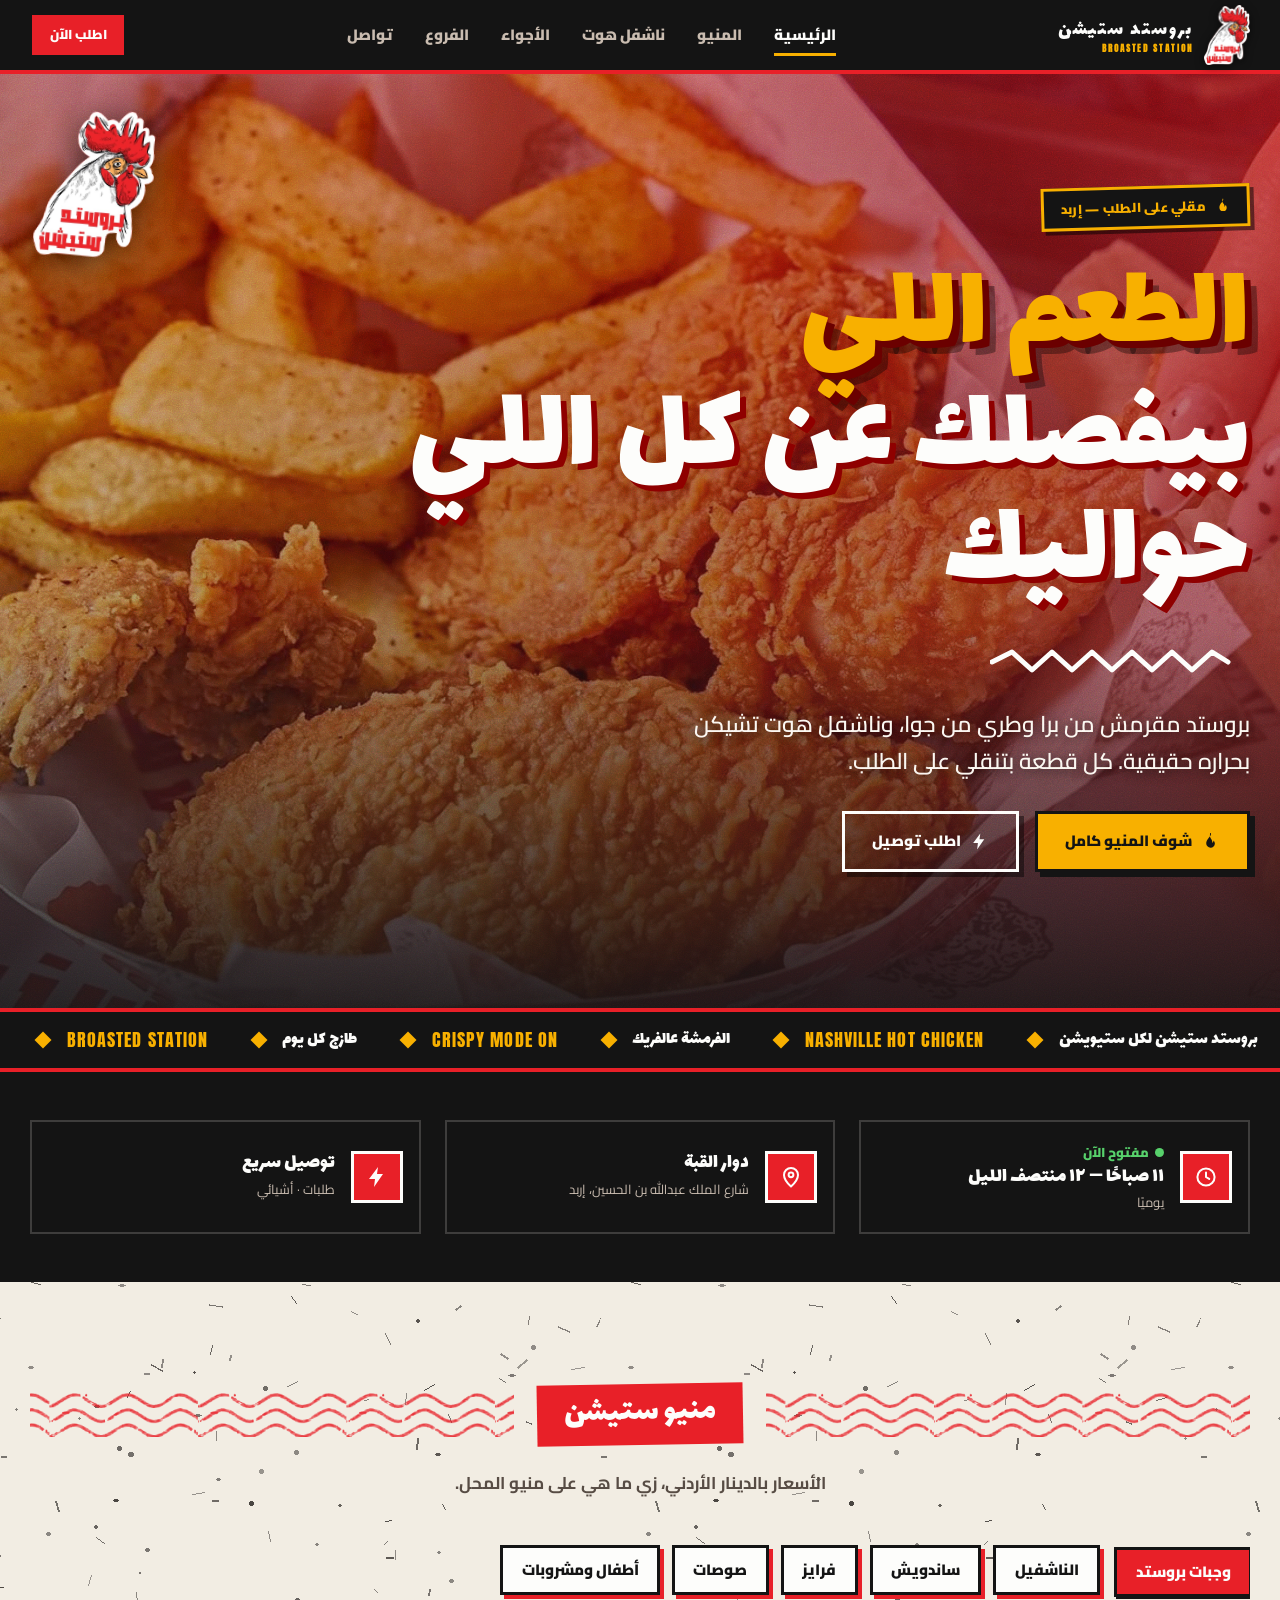
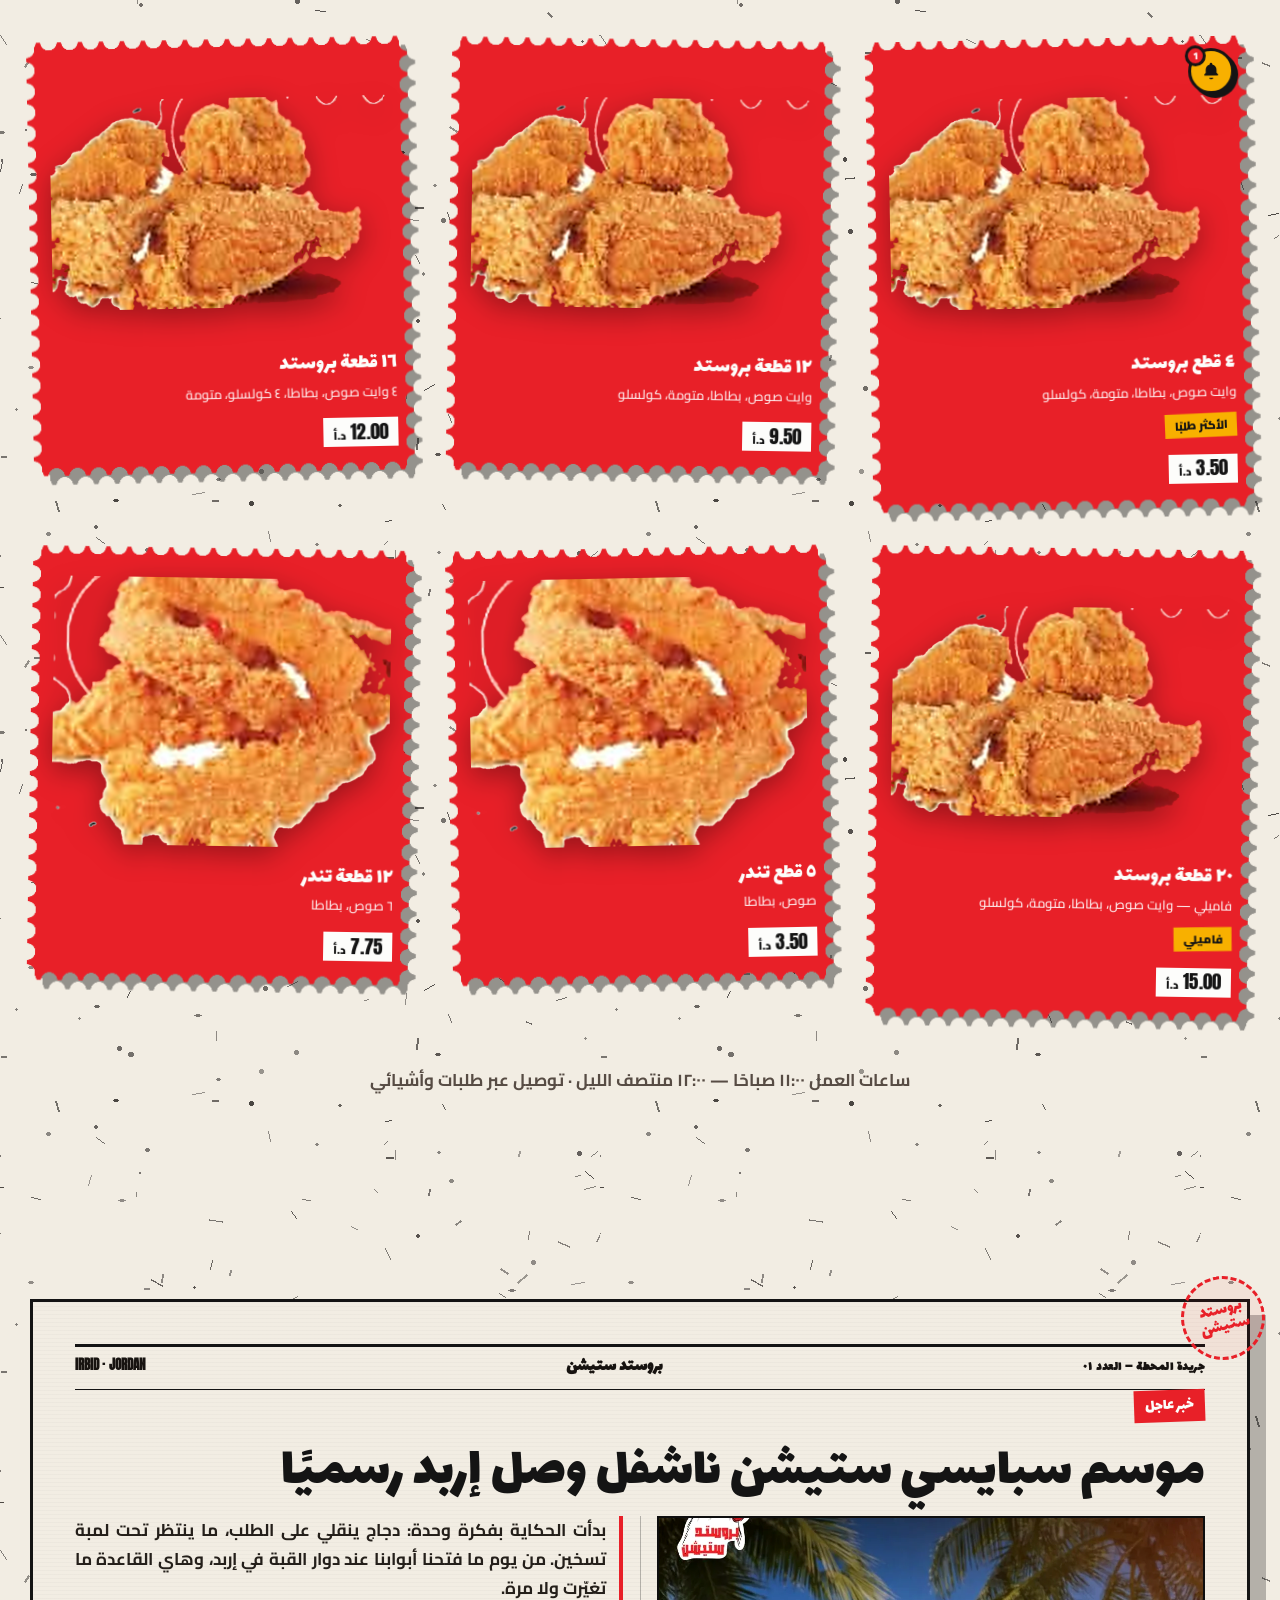
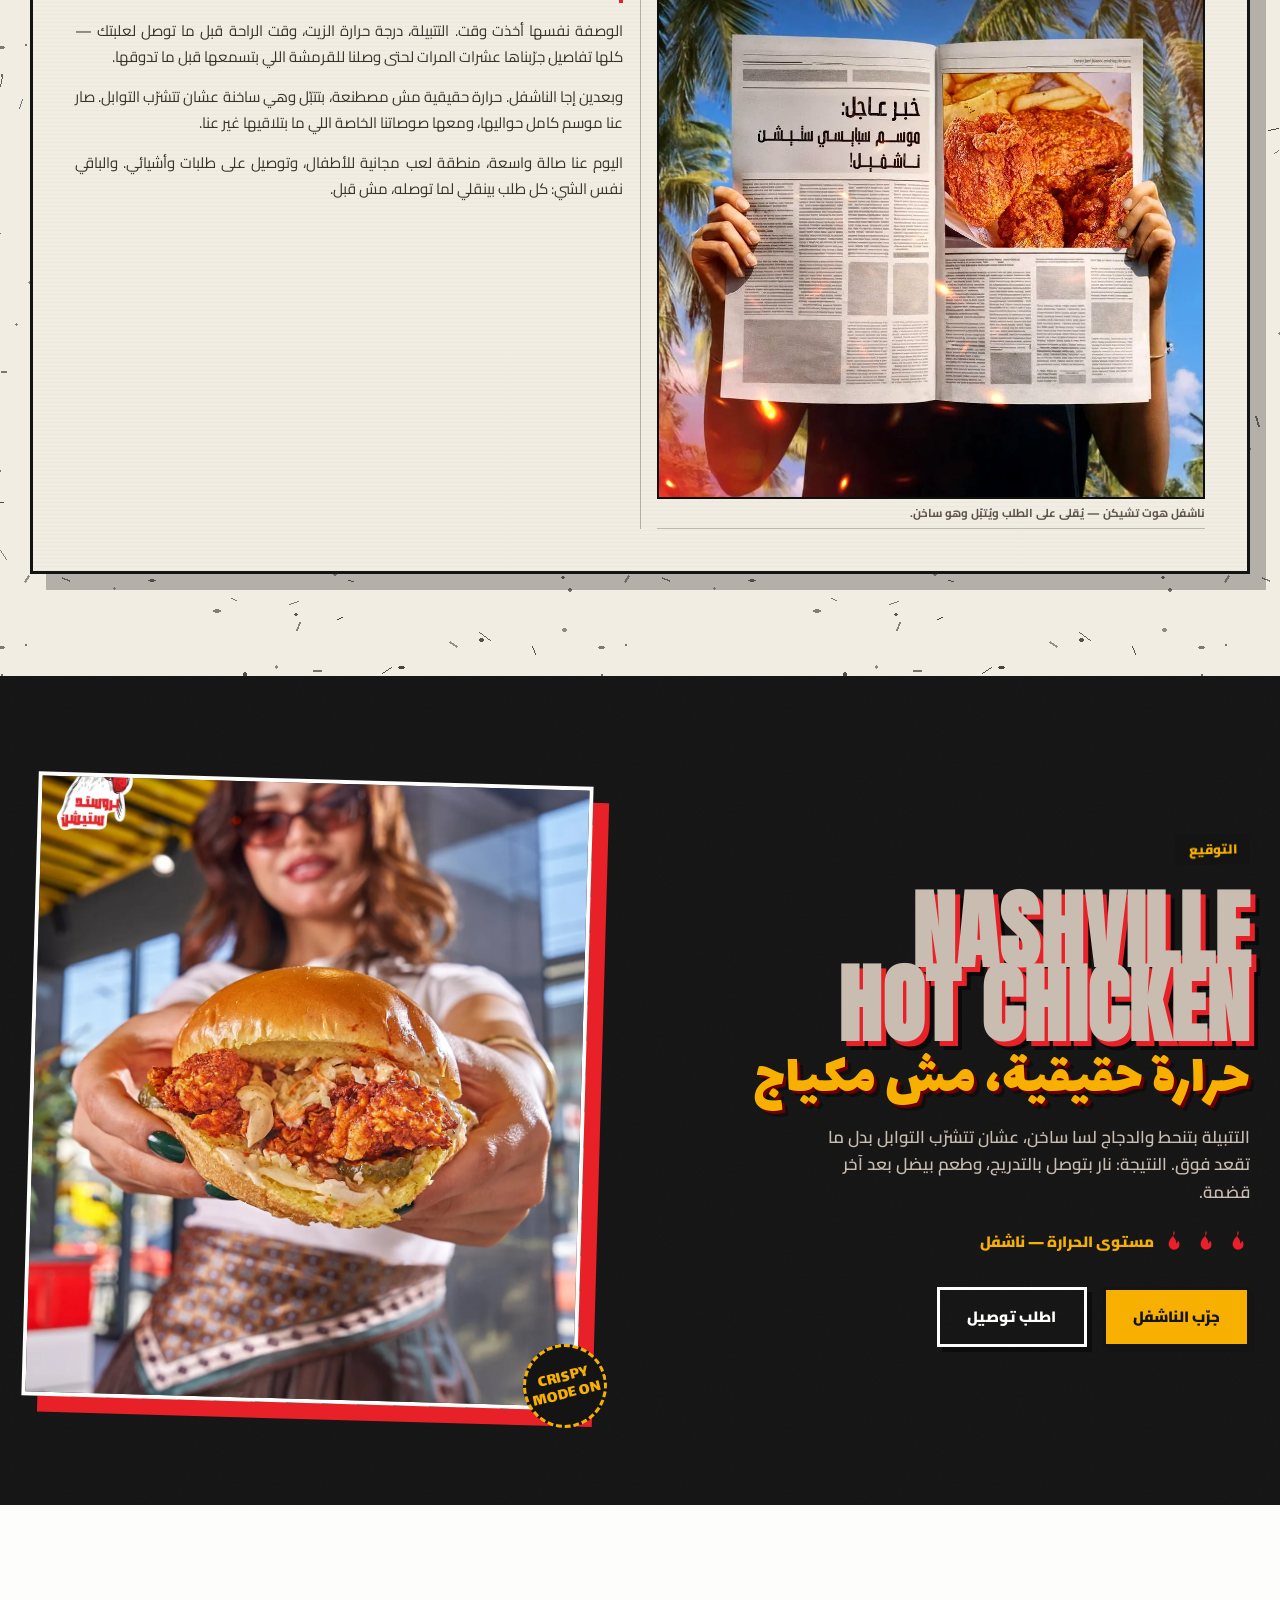
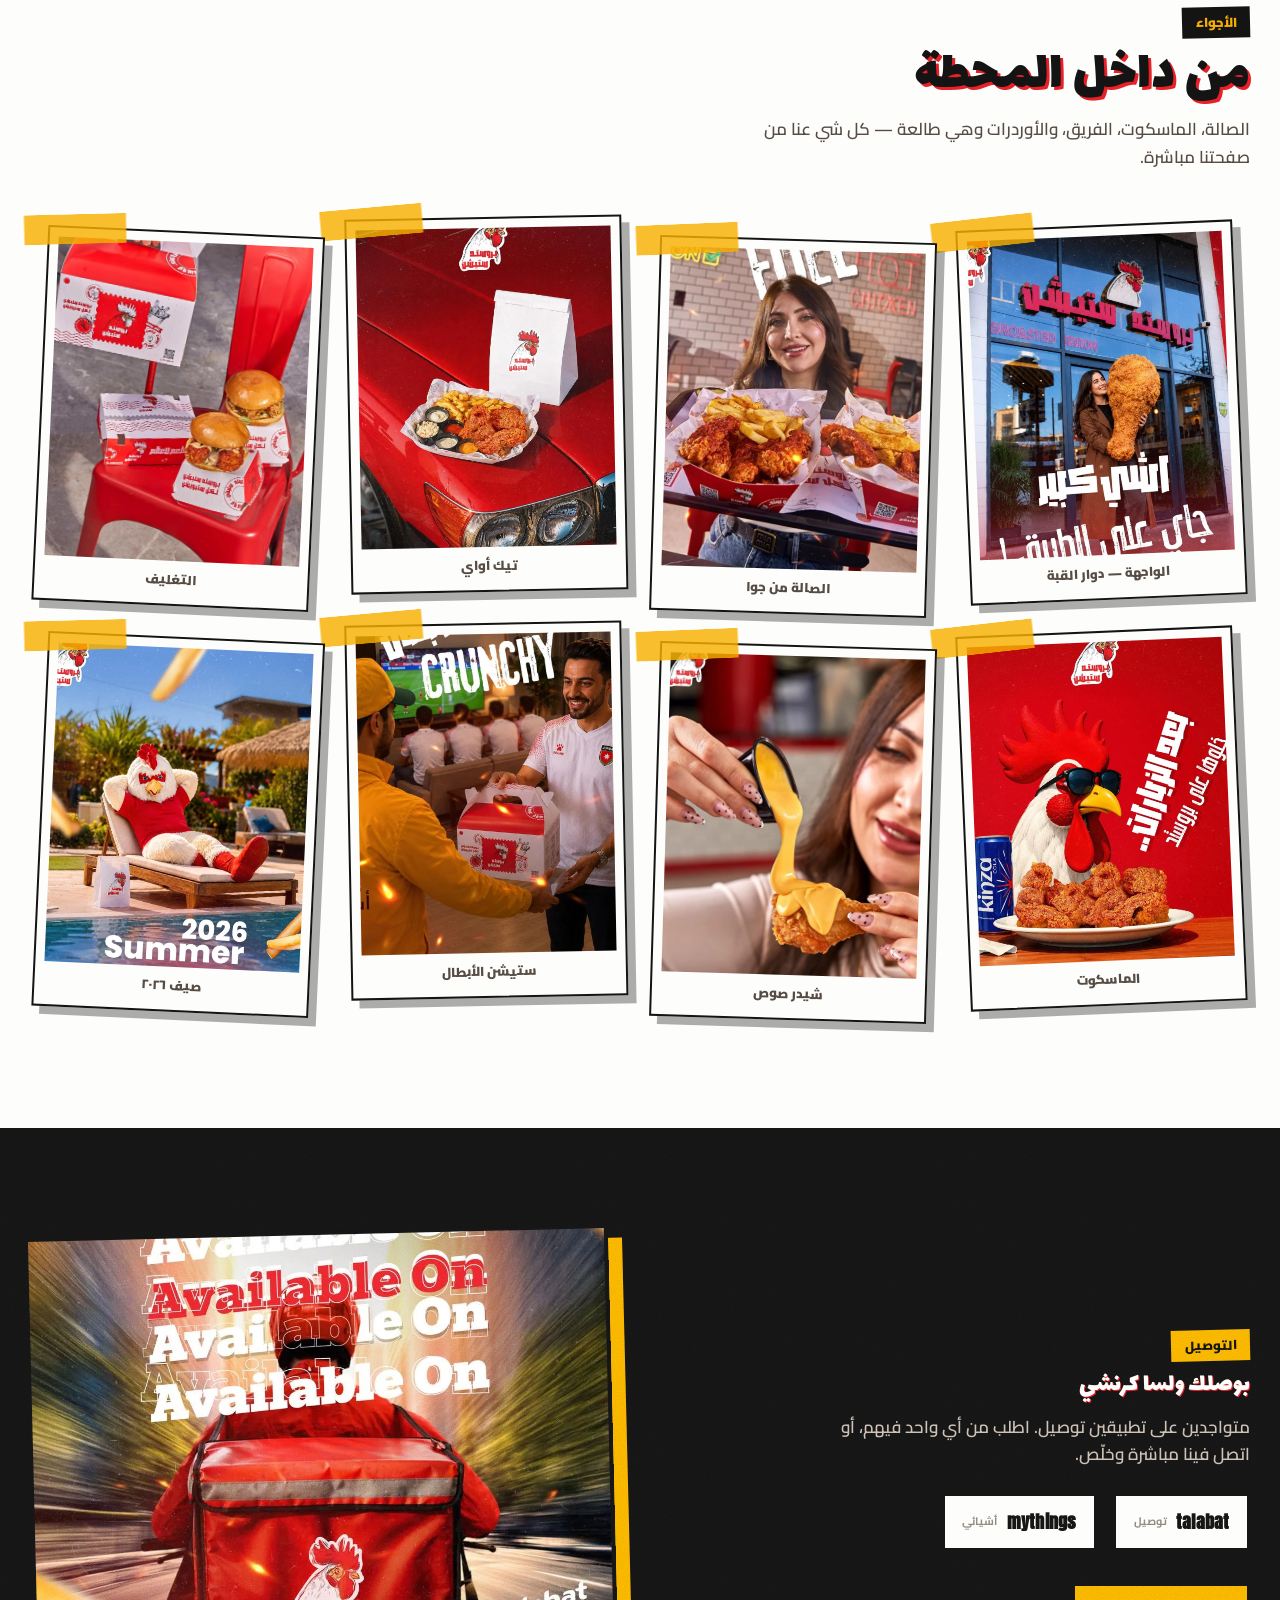
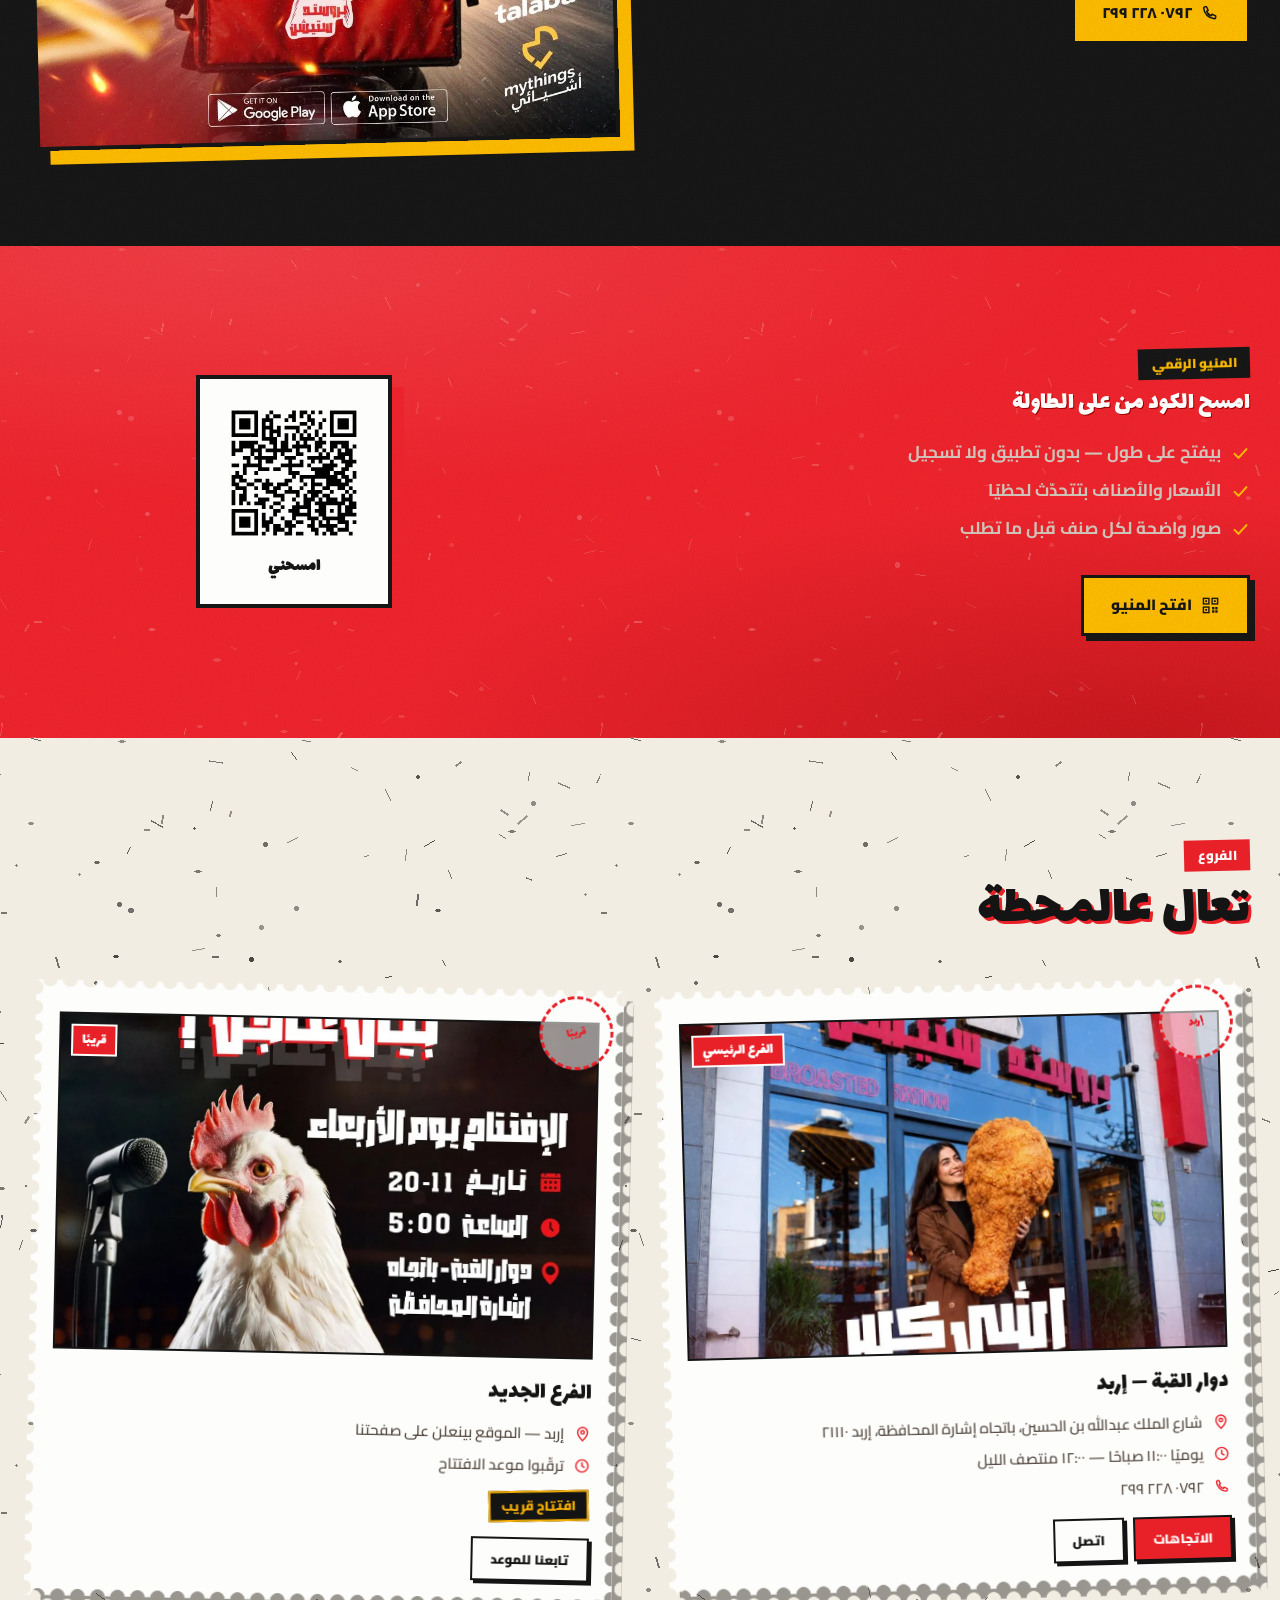
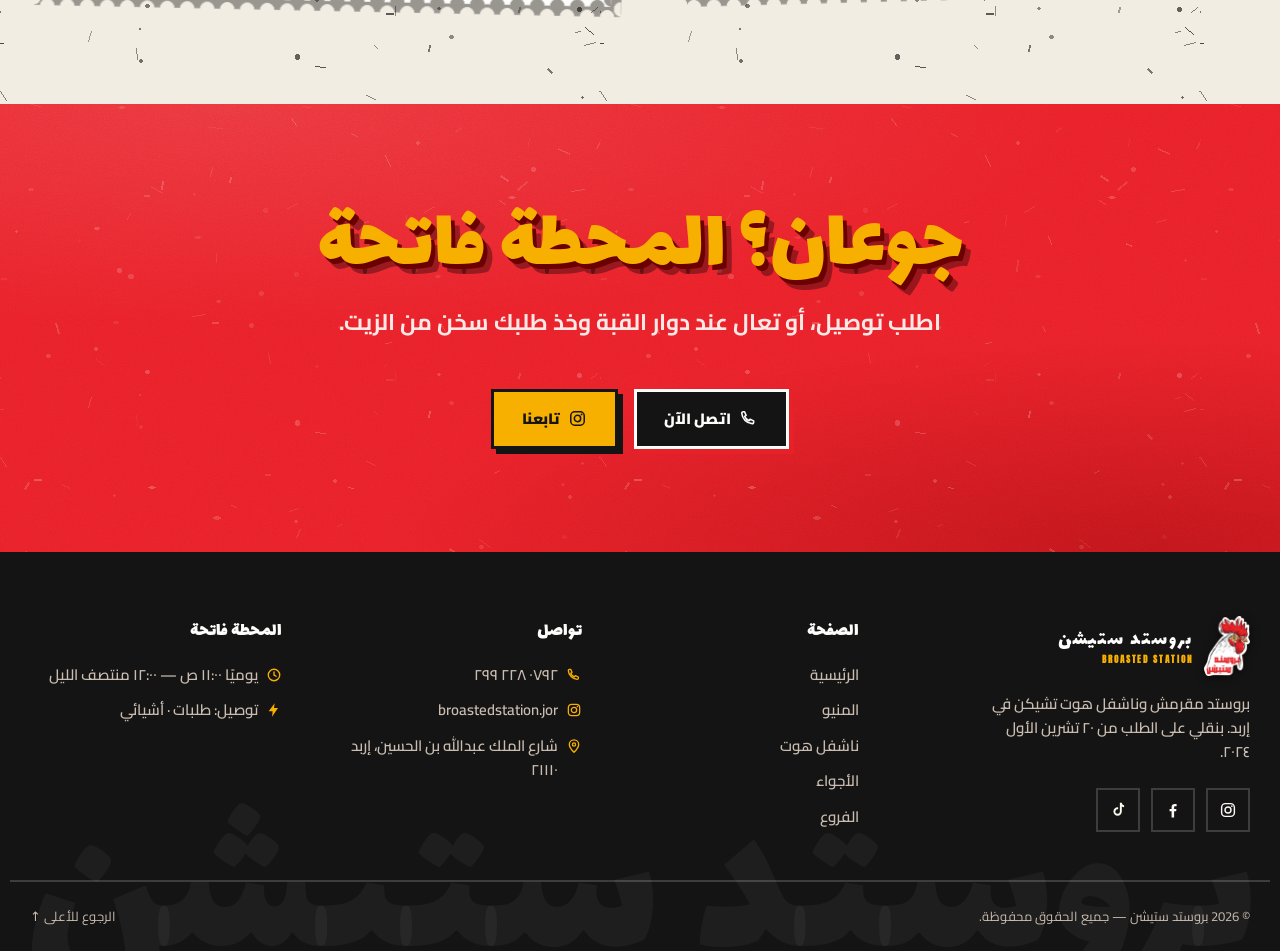
==== index.html @ 79cd414e "Add files via upload" ====
<!doctype html>
<html lang="ar" dir="rtl">
<head>
<meta charset="UTF-8">
<meta name="viewport" content="width=device-width,initial-scale=1,viewport-fit=cover">
<title>بروستد ستيشن | لكل ستيويشن — إربد</title>
<meta name="description" content="بروستد ستيشن إربد — بروستد مقرمش، ناشفل هوت تشيكن، ساندويشات وتاكو وكرانشي رول. توصيل عبر طلبات وأشيائي، أو تعال زورنا عند دوار القبة.">
<meta property="og:type" content="restaurant.restaurant">
<meta property="og:site_name" content="بروستد ستيشن">
<meta property="og:title" content="بروستد ستيشن | لكل ستيويشن">
<meta property="og:description" content="بروستد مقرمش وناشفل هوت تشيكن في إربد. توصيل عبر طلبات وأشيائي.">
<meta property="og:image" content="assets/img/hero-bucket.webp">
<meta property="og:locale" content="ar_AR">
<link rel="icon" href="assets/img/logo.png">
<!-- Fonts are self-hosted in assets/fonts and declared in css/fonts.css.
     Deliberately not <link rel=preload>: preloading a font needs crossorigin,
     which throws CORS errors when the file is opened straight off disk. -->
<link rel="stylesheet" href="css/style.css">
</head>
<body>

<!-- icon sprite (inlined so the page works straight off the filesystem) -->
<svg xmlns="http://www.w3.org/2000/svg" style="display:none">
  <symbol id="i-bell" viewBox="0 0 24 24"><path fill="currentColor" d="M12 2a1.6 1.6 0 0 0-1.6 1.6v.6A6.6 6.6 0 0 0 5.5 10.6v3.5L3.8 16a1 1 0 0 0 .9 1.5h14.6a1 1 0 0 0 .9-1.5l-1.7-1.9v-3.5a6.6 6.6 0 0 0-4.9-6.4v-.6A1.6 1.6 0 0 0 12 2Zm0 20a2.6 2.6 0 0 0 2.5-2h-5A2.6 2.6 0 0 0 12 22Z"/></symbol>
  <symbol id="i-fire" viewBox="0 0 24 24"><path fill="currentColor" d="M12.6 1.4c.6 3-1.7 4.6-3.2 6.4C7.7 9.9 6.6 12 6.6 14.2A5.5 5.5 0 0 0 12 19.8a5.3 5.3 0 0 0 5.5-5.3c0-1.6-.7-2.8-1.5-3.9-.2 1.6-1 2.5-1.9 3 .5-2.4-.5-4-1.7-5.5-1-1.3-1.6-2.8-.8-6.7Z"/></symbol>
  <symbol id="i-pin" viewBox="0 0 24 24"><path fill="none" stroke="currentColor" stroke-width="2" stroke-linejoin="round" d="M12 21.5S5 15 5 9.9a7 7 0 1 1 14 0c0 5.1-7 11.6-7 11.6Z"/><circle cx="12" cy="9.8" r="2.4" fill="none" stroke="currentColor" stroke-width="2"/></symbol>
  <symbol id="i-clock" viewBox="0 0 24 24"><circle cx="12" cy="12" r="8.6" fill="none" stroke="currentColor" stroke-width="2"/><path fill="none" stroke="currentColor" stroke-width="2" stroke-linecap="round" d="M12 7.4V12l3.2 1.9"/></symbol>
  <symbol id="i-phone" viewBox="0 0 24 24"><path fill="none" stroke="currentColor" stroke-width="2" stroke-linecap="round" stroke-linejoin="round" d="M7 3.5H5.2A1.7 1.7 0 0 0 3.5 5.4c.4 6.9 6.2 12.7 13.1 13.1a1.7 1.7 0 0 0 1.9-1.7V15L14 13l-1.3 1.9a10.6 10.6 0 0 1-5.6-5.6L9 8 7 3.5Z"/></symbol>
  <symbol id="i-bolt" viewBox="0 0 24 24"><path fill="currentColor" d="M13 2 4 14h6l-1 8 9-13h-6l1-7Z"/></symbol>
  <symbol id="i-check" viewBox="0 0 24 24"><path fill="none" stroke="currentColor" stroke-width="2.6" stroke-linecap="round" stroke-linejoin="round" d="m4.5 12.5 5 5 10-11"/></symbol>
  <symbol id="i-qr" viewBox="0 0 24 24"><rect x="3" y="3" width="7" height="7" fill="none" stroke="currentColor" stroke-width="1.8"/><rect x="14" y="3" width="7" height="7" fill="none" stroke="currentColor" stroke-width="1.8"/><rect x="3" y="14" width="7" height="7" fill="none" stroke="currentColor" stroke-width="1.8"/><path fill="currentColor" d="M5.3 5.3h2.4v2.4H5.3zM16.3 5.3h2.4v2.4h-2.4zM5.3 16.3h2.4v2.4H5.3zM14 14h3v3h-3zM18 14h3v3h-3zM14 18h3v3h-3zM18 18h3v3h-3z"/></symbol>
  <symbol id="i-ig" viewBox="0 0 24 24"><rect x="3.5" y="3.5" width="17" height="17" rx="5" fill="none" stroke="currentColor" stroke-width="1.9"/><circle cx="12" cy="12" r="4" fill="none" stroke="currentColor" stroke-width="1.9"/><circle cx="17.2" cy="6.8" r="1.2" fill="currentColor"/></symbol>
  <symbol id="i-fb" viewBox="0 0 24 24"><path fill="currentColor" d="M13.5 21.9v-8.2h2.7l.4-3.2h-3.1V8.5c0-.9.3-1.6 1.6-1.6h1.7V4a20 20 0 0 0-2.5-.1c-2.5 0-4.2 1.5-4.2 4.3v2.3H7.4v3.2h2.7v8.2h3.4Z"/></symbol>
  <symbol id="i-tt" viewBox="0 0 24 24"><path fill="currentColor" d="M14.5 2.3h2.6c.2 1.7 1.3 3 3 3.4v2.6a6 6 0 0 1-3-.9v6.5a5.6 5.6 0 1 1-5.6-5.6l.7.1v2.7a3 3 0 1 0 2.3 2.9V2.3Z"/></symbol>
  <symbol id="i-menu" viewBox="0 0 24 24"><path fill="none" stroke="currentColor" stroke-width="2.4" stroke-linecap="round" d="M3.5 6.5h17M3.5 12h17M3.5 17.5h17"/></symbol>
  <symbol id="i-x" viewBox="0 0 24 24"><path fill="none" stroke="currentColor" stroke-width="2.4" stroke-linecap="round" d="m5 5 14 14M19 5 5 19"/></symbol>
  <symbol id="i-arrow" viewBox="0 0 24 24"><path fill="none" stroke="currentColor" stroke-width="2.4" stroke-linecap="round" stroke-linejoin="round" d="M15 5l-7 7 7 7"/></symbol>
</svg>

<a class="skip" href="#main">تخطَّ إلى المحتوى</a>

<!-- ══════════════ HEADER ══════════════ -->
<header class="hdr">
  <div class="wrap hdr__in">
    <a href="#top" class="brand" aria-label="بروستد ستيشن — الرئيسية">
      <img src="assets/img/logo.png" alt="" width="46" height="60">
      <span><b>بروستد ستيشن</b><span>BROASTED STATION</span></span>
    </a>
    <nav class="nav" id="nav" aria-label="التنقل الرئيسي">
      <a href="#top" aria-current="page">الرئيسية</a>
      <a href="#menu">المنيو</a>
      <a href="#nashville">ناشفل هوت</a>
      <a href="#wall">الأجواء</a>
      <a href="#branches">الفروع</a>
      <a href="#contact">تواصل</a>
      <a href="#menu" class="btn btn--red">شوف المنيو</a>
    </nav>
    <div class="hdr__cta">
      <a href="#menu" class="btn btn--sm btn--red">اطلب الآن</a>
      <button class="burger" id="burger" aria-controls="nav" aria-expanded="false">
        <svg class="m" aria-hidden="true"><use href="#i-menu"/></svg>
        <svg class="x" aria-hidden="true"><use href="#i-x"/></svg>
        <span class="vh">القائمة</span>
      </button>
    </div>
  </div>
</header>

<main id="main">

<!-- ══════════════ HERO ══════════════ -->
<section class="hero grain" id="top">
  <div class="hero__bg">
    <img src="assets/img/hero-bucket.webp" alt="علبة بروستد ستيشن المقرمش مع البطاطا" fetchpriority="high" width="1150" height="1268">
  </div>
  <div class="hero__wash" aria-hidden="true"></div>
  <div class="sparks" aria-hidden="true">
    <i style="left:8%;--d:0s;--x:30px"></i><i style="left:22%;--d:1.6s;--x:-24px"></i>
    <i style="left:39%;--d:3.1s;--x:18px"></i><i style="left:57%;--d:.8s;--x:-34px"></i>
    <i style="left:71%;--d:4.2s;--x:26px"></i><i style="left:86%;--d:2.4s;--x:-16px"></i>
  </div>

  <img class="hero__logo" src="assets/img/logo.png" alt="" width="120" height="156">

  <div class="wrap hero__in">
    <span class="hero__kicker"><svg aria-hidden="true"><use href="#i-fire"/></svg> مقلي على الطلب — إربد</span>

    <h1 class="poster poster--gold">
      الطعم اللي
      <span class="l2 poster--white" style="text-shadow:.05em .05em 0 var(--oxblood)">بيفصلك عن كل اللي حواليك</span>
    </h1>

    <svg class="zig hero__scribble" viewBox="0 0 260 26" fill="none" aria-hidden="true">
      <path d="M2 14 22 4l20 18 20-18 20 18 20-18 20 18 20-18 20 18 20-18 20 18 20-18 16 10"
            stroke="currentColor" stroke-width="5" stroke-linecap="round" stroke-linejoin="round"/>
    </svg>

    <p class="hero__sub">بروستد مقرمش من برا وطري من جوا، وناشفل هوت تشيكن بحراره حقيقية. كل قطعة بتنقلي على الطلب.</p>

    <div class="hero__acts">
      <a href="#menu" class="btn"><svg aria-hidden="true"><use href="#i-fire"/></svg> شوف المنيو كامل</a>
      <a href="#delivery" class="btn btn--ghost"><svg aria-hidden="true"><use href="#i-bolt"/></svg> اطلب توصيل</a>
    </div>
  </div>
</section>

<!-- ══════════════ STATION TICKER ══════════════ -->
<div class="ticker" aria-hidden="true">
  <div class="ticker__track" id="ticker">
    <span>بروستد ستيشن لكل ستيويشن</span><span class="en">NASHVILLE HOT CHICKEN</span>
    <span>الفرمشة عالفريك</span><span class="en">CRISPY MODE ON</span>
    <span>طازج كل يوم</span><span class="en">BROASTED STATION</span>
    <span>بروستد ستيشن لكل ستيويشن</span><span class="en">NASHVILLE HOT CHICKEN</span>
    <span>الفرمشة عالفريك</span><span class="en">CRISPY MODE ON</span>
    <span>طازج كل يوم</span><span class="en">BROASTED STATION</span>
  </div>
</div>

<!-- ══════════════ STATION BOARD ══════════════ -->
<section class="board" aria-label="معلومات سريعة">
  <div class="wrap board__grid">
    <div class="board__cell" data-rv>
      <span class="board__ico"><svg aria-hidden="true"><use href="#i-clock"/></svg></span>
      <div><span class="live">مفتوح الآن</span><b>١١ صباحًا — ١٢ منتصف الليل</b><small>يوميًا</small></div>
    </div>
    <div class="board__cell" data-rv>
      <span class="board__ico"><svg aria-hidden="true"><use href="#i-pin"/></svg></span>
      <div><b>دوار القبة</b><small>شارع الملك عبدالله بن الحسين، إربد</small></div>
    </div>
    <div class="board__cell" data-rv>
      <span class="board__ico"><svg aria-hidden="true"><use href="#i-bolt"/></svg></span>
      <div><b>توصيل سريع</b><small>طلبات · أشيائي</small></div>
    </div>
  </div>
</section>

<!-- ══════════════ MENU ══════════════ -->
<section class="sec sec--paper" id="menu" aria-labelledby="menu-h">
  <div class="wrap">
    <div class="mtitle" data-rv style="margin-bottom:var(--s5)">
      <span class="wave-rule" aria-hidden="true"></span>
      <h2 class="mtitle__tag" id="menu-h">منيو ستيشن</h2>
      <span class="wave-rule" aria-hidden="true"></span>
    </div>
    <p class="section-lede" style="margin:0 auto var(--s7);text-align:center;font-weight:700" data-rv>
      الأسعار بالدينار الأردني، زي ما هي على منيو المحل.
    </p>

    <div class="tabs" role="tablist" aria-label="أقسام المنيو" id="tabs">
      <button class="tab" role="tab" aria-selected="true" aria-controls="p-broasted-tab" id="t-broasted">وجبات بروستد</button>
      <button class="tab" role="tab" aria-selected="false" aria-controls="p-nash-tab" id="t-nash">الناشفيل</button>
      <button class="tab" role="tab" aria-selected="false" aria-controls="p-sand-tab" id="t-sand">ساندويش</button>
      <button class="tab" role="tab" aria-selected="false" aria-controls="p-fries-tab" id="t-fries">فرايز</button>
      <button class="tab" role="tab" aria-selected="false" aria-controls="p-sauce-tab" id="t-sauce">صوصات</button>
      <button class="tab" role="tab" aria-selected="false" aria-controls="p-kids-tab" id="t-kids">أطفال ومشروبات</button>
    </div>

    <div class="menu-panels">
    <div class="panel on" id="p-broasted-tab" role="tabpanel" aria-labelledby="t-broasted">
      <div class="menu">
        <article class="item" data-rv>
          <span class="item__ghost" aria-hidden="true">BROASTED</span>
          <div class="ticket-wrap">
            <div class="ticket item__card"><span class="bell"><svg aria-hidden="true"><use href="#i-bell"/></svg></span>
              <div class="item__shot"><img src="assets/img/p-broasted.png" alt="٤ قطع بروستد مع البطاطا" loading="lazy"></div>
              <h3 class="item__name">٤ قطع بروستد</h3>
              <p class="item__desc">وايت صوص، بطاطا، متومة، كولسلو</p>
              <span class="item__tag">الأكثر طلبًا</span>
              <div class="item__foot"><span class="price">3.50<span class="price__cur">د.أ</span></span></div>
            </div>
          </div>
        </article>
        <article class="item" data-rv>
          <span class="item__ghost" aria-hidden="true">12 PCS</span>
          <div class="ticket-wrap">
            <div class="ticket item__card">
              <div class="item__shot"><img src="assets/img/p-broasted.png" alt="١٢ قطعة بروستد" loading="lazy"></div>
              <h3 class="item__name">١٢ قطعة بروستد</h3>
              <p class="item__desc">وايت صوص، بطاطا، متومة، كولسلو</p>
              
              <div class="item__foot"><span class="price">9.50<span class="price__cur">د.أ</span></span></div>
            </div>
          </div>
        </article>
        <article class="item" data-rv>
          <span class="item__ghost" aria-hidden="true">16 PCS</span>
          <div class="ticket-wrap">
            <div class="ticket item__card">
              <div class="item__shot"><img src="assets/img/p-broasted.png" alt="١٦ قطعة بروستد" loading="lazy"></div>
              <h3 class="item__name">١٦ قطعة بروستد</h3>
              <p class="item__desc">٤ وايت صوص، بطاطا، ٤ كولسلو، متومة</p>
              
              <div class="item__foot"><span class="price">12.00<span class="price__cur">د.أ</span></span></div>
            </div>
          </div>
        </article>
        <article class="item" data-rv>
          <span class="item__ghost" aria-hidden="true">FAMILY</span>
          <div class="ticket-wrap">
            <div class="ticket item__card">
              <div class="item__shot"><img src="assets/img/p-broasted.png" alt="٢٠ قطعة بروستد فاميلي" loading="lazy"></div>
              <h3 class="item__name">٢٠ قطعة بروستد</h3>
              <p class="item__desc">فاميلي — وايت صوص، بطاطا، متومة، كولسلو</p>
              <span class="item__tag">فاميلي</span>
              <div class="item__foot"><span class="price">15.00<span class="price__cur">د.أ</span></span></div>
            </div>
          </div>
        </article>
        <article class="item" data-rv>
          <span class="item__ghost" aria-hidden="true">TENDERS</span>
          <div class="ticket-wrap">
            <div class="ticket item__card">
              <div class="item__shot"><img src="assets/img/p-tenders.png" alt="٥ قطع تندر" loading="lazy"></div>
              <h3 class="item__name">٥ قطع تندر</h3>
              <p class="item__desc">صوص، بطاطا</p>
              
              <div class="item__foot"><span class="price">3.50<span class="price__cur">د.أ</span></span></div>
            </div>
          </div>
        </article>
        <article class="item" data-rv>
          <span class="item__ghost" aria-hidden="true">TENDERS</span>
          <div class="ticket-wrap">
            <div class="ticket item__card">
              <div class="item__shot"><img src="assets/img/p-tenders.png" alt="١٢ قطعة تندر" loading="lazy"></div>
              <h3 class="item__name">١٢ قطعة تندر</h3>
              <p class="item__desc">٦ صوص، بطاطا</p>
              
              <div class="item__foot"><span class="price">7.75<span class="price__cur">د.أ</span></span></div>
            </div>
          </div>
        </article>
      </div>
    </div>
    <div class="panel" id="p-nash-tab" role="tabpanel" aria-labelledby="t-nash" hidden>
      <div class="heat" data-rv>
        <span class="heat__label">درجة حرارة الناشفيل</span>
        <span class="heat__step"><span class="heat__bars"><i class="on"></i><i></i><i></i><i></i></span>١</span>
        <span class="heat__step"><span class="heat__bars"><i class="on"></i><i class="on"></i><i></i><i></i></span>٢</span>
        <span class="heat__step"><span class="heat__bars"><i class="on"></i><i class="on"></i><i class="on"></i><i></i></span>٣</span>
        <span class="heat__step"><span class="heat__bars"><i class="on"></i><i class="on"></i><i class="on"></i><i class="on"></i></span>٤</span>
      </div>
      <div class="menu">
        <article class="item" data-rv>
          <span class="item__ghost" aria-hidden="true">NASHVILLE</span>
          <div class="ticket-wrap">
            <div class="ticket item__card"><span class="bell"><svg aria-hidden="true"><use href="#i-bell"/></svg></span>
              <div class="item__shot"><img src="assets/img/p-nash-broasted.png" alt="٤ قطع بروستد ناشفيل" loading="lazy"></div>
              <h3 class="item__name">٤ قطع بروستد ناشفيل</h3>
              <p class="item__desc">وايت صوص، بطاطا، متومة، كولسلو</p>
              <span class="item__tag">🔥 حار</span>
              <div class="item__foot"><span class="price">4.25<span class="price__cur">د.أ</span></span></div>
            </div>
          </div>
        </article>
        <article class="item" data-rv>
          <span class="item__ghost" aria-hidden="true">12 PCS</span>
          <div class="ticket-wrap">
            <div class="ticket item__card">
              <div class="item__shot"><img src="assets/img/p-nash-broasted.png" alt="١٢ قطعة بروستد ناشفيل" loading="lazy"></div>
              <h3 class="item__name">١٢ قطعة بروستد ناشفيل</h3>
              <p class="item__desc">وايت صوص، بطاطا، متومة، كولسلو</p>
              <span class="item__tag">🔥 حار</span>
              <div class="item__foot"><span class="price">11.25<span class="price__cur">د.أ</span></span></div>
            </div>
          </div>
        </article>
        <article class="item" data-rv>
          <span class="item__ghost" aria-hidden="true">TENDERS</span>
          <div class="ticket-wrap">
            <div class="ticket item__card">
              <div class="item__shot"><img src="assets/img/p-nash-tenders.png" alt="٥ قطع تندر ناشفيل" loading="lazy"></div>
              <h3 class="item__name">٥ قطع تندر ناشفيل</h3>
              <p class="item__desc">٢ صوص، بطاطا</p>
              <span class="item__tag">🔥 حار</span>
              <div class="item__foot"><span class="price">4.25<span class="price__cur">د.أ</span></span></div>
            </div>
          </div>
        </article>
        <article class="item" data-rv>
          <span class="item__ghost" aria-hidden="true">10 PCS</span>
          <div class="ticket-wrap">
            <div class="ticket item__card">
              <div class="item__shot"><img src="assets/img/p-nash-tenders.png" alt="١٠ قطع تندر ناشفيل" loading="lazy"></div>
              <h3 class="item__name">١٠ قطعة تندر ناشفيل</h3>
              <p class="item__desc">٢ صوص، بطاطا</p>
              <span class="item__tag">🔥 حار</span>
              <div class="item__foot"><span class="price">8.00<span class="price__cur">د.أ</span></span></div>
            </div>
          </div>
        </article>
      </div>
    </div>
    <div class="panel" id="p-sand-tab" role="tabpanel" aria-labelledby="t-sand" hidden>
      <div class="menu">
        <article class="item" data-rv>
          <span class="item__ghost" aria-hidden="true">CRISPY</span>
          <div class="ticket-wrap">
            <div class="ticket item__card"><span class="bell"><svg aria-hidden="true"><use href="#i-bell"/></svg></span>
              <div class="item__shot"><img src="assets/img/p-crispy.png" alt="ساندويش ستيشن كرسبي" loading="lazy"></div>
              <h3 class="item__name">ستيشن كرسبي</h3>
              <p class="item__desc">ستيشن صوص، مخلل، تشكن، شيدر صوص، خس</p>
              
              <div class="item__foot"><span class="price"><small>ساندويش</small>2.50</span><span class="price price--bare"><small>وجبة</small>3.50</span></div>
            </div>
          </div>
        </article>
        <article class="item" data-rv>
          <span class="item__ghost" aria-hidden="true">DYNAMITE</span>
          <div class="ticket-wrap">
            <div class="ticket item__card">
              <div class="item__shot"><img src="assets/img/p-dynamite-b.png" alt="ساندويش داينمت ستيشن" loading="lazy"></div>
              <h3 class="item__name">داينمت ستيشن</h3>
              <p class="item__desc">صوص داينمت، مخلل، تشكن، شيدر صوص</p>
              
              <div class="item__foot"><span class="price"><small>ساندويش</small>2.50</span><span class="price price--bare"><small>وجبة</small>3.50</span></div>
            </div>
          </div>
        </article>
        <article class="item" data-rv>
          <span class="item__ghost" aria-hidden="true">CHEEZER</span>
          <div class="ticket-wrap">
            <div class="ticket item__card">
              <div class="item__shot"><img src="assets/img/p-cheezer.png" alt="ساندويش تشيز ستيشن ناشفيل" loading="lazy"></div>
              <h3 class="item__name">تشيز ستيشن ناشفيل</h3>
              <p class="item__desc">ستيشن صوص، مخلل، تشكن، شيدر صوص، تشيز</p>
              <span class="item__tag">🔥 حار</span>
              <div class="item__foot"><span class="price"><small>ساندويش</small>3.00</span><span class="price price--bare"><small>وجبة</small>4.00</span></div>
            </div>
          </div>
        </article>
        <article class="item" data-rv>
          <span class="item__ghost" aria-hidden="true">NASHVILLE</span>
          <div class="ticket-wrap">
            <div class="ticket item__card">
              <div class="item__shot"><img src="assets/img/p-nashville-b.png" alt="ساندويش ستيشن ناشفل" loading="lazy"></div>
              <h3 class="item__name">ستيشن ناشفل</h3>
              <p class="item__desc">ستيشن صوص، مخلل، تشكن، كولسلو</p>
              <span class="item__tag">🔥 حار</span>
              <div class="item__foot"><span class="price"><small>ساندويش</small>3.00</span><span class="price price--bare"><small>وجبة</small>4.00</span></div>
            </div>
          </div>
        </article>
        <article class="item" data-rv>
          <span class="item__ghost" aria-hidden="true">WRAP</span>
          <div class="ticket-wrap">
            <div class="ticket item__card">
              <div class="item__shot"><img src="assets/img/m-taco.webp" alt="ستيشن راب" loading="lazy"></div>
              <h3 class="item__name">ستيشن راب</h3>
              <p class="item__desc">ستيشن صوص، خس، تشيز صوص، مخلل</p>
              
              <div class="item__foot"><span class="price"><small>ساندويش</small>2.25</span><span class="price price--bare"><small>وجبة</small>3.25</span></div>
            </div>
          </div>
        </article>
        <article class="item" data-rv>
          <span class="item__ghost" aria-hidden="true">WRAP</span>
          <div class="ticket-wrap">
            <div class="ticket item__card">
              <div class="item__shot"><img src="assets/img/m-taco.webp" alt="ناشفيل راب" loading="lazy"></div>
              <h3 class="item__name">ناشفيل راب</h3>
              <p class="item__desc">ستيشن صوص، مخلل، خس، ناشفيل تشكن، باربكيو صوص</p>
              <span class="item__tag">🔥 حار</span>
              <div class="item__foot"><span class="price"><small>ساندويش</small>2.50</span><span class="price price--bare"><small>وجبة</small>3.50</span></div>
            </div>
          </div>
        </article>
        <article class="item" data-rv>
          <span class="item__ghost" aria-hidden="true">ROLL</span>
          <div class="ticket-wrap">
            <div class="ticket item__card"><span class="bell"><svg aria-hidden="true"><use href="#i-bell"/></svg></span>
              <div class="item__shot"><img src="assets/img/p-crunchyroll.png" alt="كرنشي رول" loading="lazy"></div>
              <h3 class="item__name">كرنشي رول</h3>
              <p class="item__desc">رول ذهبي مقرمش، محشو دجاج ومزيج جبنة كريمية</p>
              <span class="item__tag">A Crunch That Talks Back</span>
              <div class="item__foot"><span class="price">2.25<span class="price__cur">د.أ</span></span></div>
            </div>
          </div>
        </article>
        <article class="item" data-rv>
          <span class="item__ghost" aria-hidden="true">LOADED</span>
          <div class="ticket-wrap">
            <div class="ticket item__card">
              <div class="item__shot"><img src="assets/img/p-stationfries.png" alt="ستيشن فرايز" loading="lazy"></div>
              <h3 class="item__name">ستيشن فرايز</h3>
              <p class="item__desc">تشكن ناشفيل، شيدر صوص، ستيشن صوص، مخلل، وافل فرايز</p>
              <span class="item__tag">🔥 حار</span>
              <div class="item__foot"><span class="price">3.50<span class="price__cur">د.أ</span></span></div>
            </div>
          </div>
        </article>
      </div>
    </div>
    <div class="panel" id="p-fries-tab" role="tabpanel" aria-labelledby="t-fries" hidden>
      <div class="menu">
        <article class="item" data-rv>
          <span class="item__ghost" aria-hidden="true">WEDGES</span>
          <div class="ticket-wrap">
            <div class="ticket item__card"><span class="bell"><svg aria-hidden="true"><use href="#i-bell"/></svg></span>
              <div class="item__shot"><img src="assets/img/p-wedges.png" alt="بطاطا ودجز" loading="lazy"></div>
              <h3 class="item__name">بطاطا ودجز</h3>
              <p class="item__desc">ودجز ذهبية بقشرتها</p>
              
              <div class="item__foot"><span class="price">1.75<span class="price__cur">د.أ</span></span></div>
            </div>
          </div>
        </article>
        <article class="item" data-rv>
          <span class="item__ghost" aria-hidden="true">STEAK</span>
          <div class="ticket-wrap">
            <div class="ticket item__card">
              <div class="item__shot"><img src="assets/img/p-steakfries.png" alt="ستيك فرايز" loading="lazy"></div>
              <h3 class="item__name">ستيك فرايز</h3>
              <p class="item__desc">أصابع بطاطا عريضة</p>
              
              <div class="item__foot"><span class="price">1.00<span class="price__cur">د.أ</span></span></div>
            </div>
          </div>
        </article>
        <article class="item" data-rv>
          <span class="item__ghost" aria-hidden="true">WAFFLE</span>
          <div class="ticket-wrap">
            <div class="ticket item__card"><span class="bell"><svg aria-hidden="true"><use href="#i-bell"/></svg></span>
              <div class="item__shot"><img src="assets/img/p-waffle.png" alt="وفل فرايز" loading="lazy"></div>
              <h3 class="item__name">وفل فرايز</h3>
              <p class="item__desc">شبكة مقرمشة بتمسك الصوص</p>
              
              <div class="item__foot"><span class="price">1.75<span class="price__cur">د.أ</span></span></div>
            </div>
          </div>
        </article>
        <article class="item" data-rv>
          <span class="item__ghost" aria-hidden="true">CURLY</span>
          <div class="ticket-wrap">
            <div class="ticket item__card"><span class="bell"><svg aria-hidden="true"><use href="#i-bell"/></svg></span>
              <div class="item__shot"><img src="assets/img/p-curly.png" alt="كيرلي فرايز" loading="lazy"></div>
              <h3 class="item__name">كيرلي فرايز</h3>
              <p class="item__desc">لفّات متبّلة</p>
              
              <div class="item__foot"><span class="price">1.75<span class="price__cur">د.أ</span></span></div>
            </div>
          </div>
        </article>
      </div>
    </div>
    <div class="panel" id="p-sauce-tab" role="tabpanel" aria-labelledby="t-sauce" hidden>
      <div class="menu">
        <article class="item" data-rv>
          <span class="item__ghost" aria-hidden="true">TARTAR</span>
          <div class="ticket-wrap">
            <div class="ticket item__card">
              <div class="item__shot"><img src="assets/img/p-tartar.png" alt="تارتر صوص" loading="lazy"></div>
              <h3 class="item__name">تارتر صوص</h3>
              <p class="item__desc"></p>
              
              <div class="item__foot"><span class="price">0.25<span class="price__cur">د.أ</span></span></div>
            </div>
          </div>
        </article>
        <article class="item" data-rv>
          <span class="item__ghost" aria-hidden="true">DYNAMITE</span>
          <div class="ticket-wrap">
            <div class="ticket item__card">
              <div class="item__shot"><img src="assets/img/p-dynamite.png" alt="داينمت صوص" loading="lazy"></div>
              <h3 class="item__name">داينمت صوص</h3>
              <p class="item__desc">كريمي حار وحلو قليلًا</p>
              
              <div class="item__foot"><span class="price">0.25<span class="price__cur">د.أ</span></span></div>
            </div>
          </div>
        </article>
        <article class="item" data-rv>
          <span class="item__ghost" aria-hidden="true">SECRET</span>
          <div class="ticket-wrap">
            <div class="ticket item__card">
              <div class="item__shot"><img src="assets/img/p-secret.png" alt="سيكرت صوص" loading="lazy"></div>
              <h3 class="item__name">سيكرت صوص</h3>
              <p class="item__desc">خلطة سرية خاصة فينا</p>
              <span class="item__tag">Signature</span>
              <div class="item__foot"><span class="price">0.25<span class="price__cur">د.أ</span></span></div>
            </div>
          </div>
        </article>
        <article class="item" data-rv>
          <span class="item__ghost" aria-hidden="true">CHILI</span>
          <div class="ticket-wrap">
            <div class="ticket item__card">
              <div class="item__shot"><img src="assets/img/p-chili.png" alt="تشيلي صوص" loading="lazy"></div>
              <h3 class="item__name">تشيلي صوص</h3>
              <p class="item__desc"></p>
              
              <div class="item__foot"><span class="price">0.25<span class="price__cur">د.أ</span></span></div>
            </div>
          </div>
        </article>
        <article class="item" data-rv>
          <span class="item__ghost" aria-hidden="true">MAPLE</span>
          <div class="ticket-wrap">
            <div class="ticket item__card">
              <div class="item__shot"><img src="assets/img/p-maple.png" alt="مايبل سيروب" loading="lazy"></div>
              <h3 class="item__name">مايبل سيروب</h3>
              <p class="item__desc"></p>
              
              <div class="item__foot"><span class="price">0.50<span class="price__cur">د.أ</span></span></div>
            </div>
          </div>
        </article>
        <article class="item" data-rv>
          <span class="item__ghost" aria-hidden="true">CHEDDAR</span>
          <div class="ticket-wrap">
            <div class="ticket item__card">
              <div class="item__shot"><img src="assets/img/p-cheddar.png" alt="شيدر صوص" loading="lazy"></div>
              <h3 class="item__name">شيدر صوص</h3>
              <p class="item__desc">كريمي غني بنكهة الجبن</p>
              
              <div class="item__foot"><span class="price">0.40<span class="price__cur">د.أ</span></span></div>
            </div>
          </div>
        </article>
        <article class="item" data-rv>
          <span class="item__ghost" aria-hidden="true">HONEY</span>
          <div class="ticket-wrap">
            <div class="ticket item__card">
              <div class="item__shot"><img src="assets/img/p-honey.png" alt="هني ماسترد" loading="lazy"></div>
              <h3 class="item__name">هني ماسترد</h3>
              <p class="item__desc">حلاوة العسل مع لذعة الخردل</p>
              
              <div class="item__foot"><span class="price">0.25<span class="price__cur">د.أ</span></span></div>
            </div>
          </div>
        </article>
        <article class="item" data-rv>
          <span class="item__ghost" aria-hidden="true">SLAW</span>
          <div class="ticket-wrap">
            <div class="ticket item__card">
              <div class="item__shot"><img src="assets/img/p-coleslaw.png" alt="كولسلو جانبي" loading="lazy"></div>
              <h3 class="item__name">كولسلو جانبي</h3>
              <p class="item__desc">خضار طازجة وصلصة كريمية</p>
              
              <div class="item__foot"><span class="price">1.00<span class="price__cur">د.أ</span></span></div>
            </div>
          </div>
        </article>
      </div>
    </div>
    <div class="panel" id="p-kids-tab" role="tabpanel" aria-labelledby="t-kids" hidden>
      <div class="menu">
        <article class="item" data-rv>
          <span class="item__ghost" aria-hidden="true">NUGGETS</span>
          <div class="ticket-wrap">
            <div class="ticket item__card">
              <div class="item__shot"><img src="assets/img/p-broasted.png" alt="نجت ٦ قطع" loading="lazy"></div>
              <h3 class="item__name">نجت ٦ قطع</h3>
              <p class="item__desc">بطاطا، صوص، عصير</p>
              
              <div class="item__foot"><span class="price">2.50<span class="price__cur">د.أ</span></span></div>
            </div>
          </div>
        </article>
        <article class="item" data-rv>
          <span class="item__ghost" aria-hidden="true">KIDS</span>
          <div class="ticket-wrap">
            <div class="ticket item__card">
              <div class="item__shot"><img src="assets/img/p-crispy.png" alt="كيدز ستيشن" loading="lazy"></div>
              <h3 class="item__name">كيدز ستيشن</h3>
              <p class="item__desc">برجر، عصير، بطاطا</p>
              
              <div class="item__foot"><span class="price">2.50<span class="price__cur">د.أ</span></span></div>
            </div>
          </div>
        </article>
        <article class="item" data-rv>
          <span class="item__ghost" aria-hidden="true">SODA</span>
          <div class="ticket-wrap">
            <div class="ticket item__card">
              <div class="item__shot"><img src="assets/img/p-chili.png" alt="مشروب غازي" loading="lazy"></div>
              <h3 class="item__name">مشروب غازي</h3>
              <p class="item__desc"></p>
              
              <div class="item__foot"><span class="price">0.40<span class="price__cur">د.أ</span></span></div>
            </div>
          </div>
        </article>
        <article class="item" data-rv>
          <span class="item__ghost" aria-hidden="true">WATER</span>
          <div class="ticket-wrap">
            <div class="ticket item__card">
              <div class="item__shot"><img src="assets/img/p-tartar.png" alt="مياه" loading="lazy"></div>
              <h3 class="item__name">مياه</h3>
              <p class="item__desc"></p>
              
              <div class="item__foot"><span class="price">0.25<span class="price__cur">د.أ</span></span></div>
            </div>
          </div>
        </article>
      </div>
    </div>
    </div>

    <p class="menu__note" data-rv>ساعات العمل ١١:٠٠ صباحًا — ١٢:٠٠ منتصف الليل · توصيل عبر طلبات وأشيائي</p>
  </div>
</section>

<!-- ══════════════ NEWSPAPER ══════════════ -->
<section class="sec sec--paper" aria-labelledby="news-h">
  <div class="wrap">
    <article class="news" data-rv>
      <span class="postmark news__stamp">بروستد<br>ستيشن</span>
      <div class="news__mast">
        <span>جريدة المحطة — العدد ٠١</span>
        <b>بروستد ستيشن</b>
        <span class="latin">IRBID · JORDAN</span>
      </div>

      <span class="news__flag">خبر عاجل</span>
      <h2 id="news-h" class="news__head poster poster--ink poster--flat">موسم سبايسي ستيشن ناشفل وصل إربد رسميًا</h2>

      <div class="news__body">
        <figure class="news__fig">
          <img src="assets/img/newspaper.webp" alt="طبق ناشفل هوت تشيكن مع البطاطا" loading="lazy" width="1080" height="1148">
          <figcaption>ناشفل هوت تشيكن — يُقلى على الطلب ويُتبّل وهو ساخن.</figcaption>
        </figure>
        <p>بدأت الحكاية بفكرة وحدة: دجاج ينقلي على الطلب، ما ينتظر تحت لمبة تسخين. من يوم ما فتحنا أبوابنا عند دوار القبة في إربد، وهاي القاعدة ما تغيّرت ولا مرة.</p>
        <p>الوصفة نفسها أخذت وقت. التتبيلة، درجة حرارة الزيت، وقت الراحة قبل ما توصل لعلبتك — كلها تفاصيل جرّبناها عشرات المرات لحتى وصلنا للقرمشة اللي بتسمعها قبل ما تدوقها.</p>
        <p>وبعدين إجا الناشفل. حرارة حقيقية مش مصطنعة، بتتبّل وهي ساخنة عشان تتشرّب التوابل. صار عنا موسم كامل حواليها، ومعها صوصاتنا الخاصة اللي ما بتلاقيها غير عنا.</p>
        <p>اليوم عنا صالة واسعة، منطقة لعب مجانية للأطفال، وتوصيل على طلبات وأشيائي. والباقي نفس الشي: كل طلب بينقلي لما توصله، مش قبل.</p>
      </div>
    </article>
  </div>
</section>

<!-- ══════════════ NASHVILLE ══════════════ -->
<section class="sec fire grain" id="nashville" aria-labelledby="fire-h">
  <div class="sparks" aria-hidden="true">
    <i style="left:12%;--d:.4s;--x:26px"></i><i style="left:31%;--d:2.2s;--x:-20px"></i>
    <i style="left:52%;--d:3.7s;--x:22px"></i><i style="left:74%;--d:1.3s;--x:-28px"></i>
    <i style="left:91%;--d:4.8s;--x:14px"></i>
  </div>
  <div class="wrap fire__grid">
    <div data-rv>
      <span class="head__eye">التوقيع</span>
      <p class="fire__eyebrow latin">NASHVILLE<br>HOT CHICKEN</p>
      <h2 id="fire-h" class="poster poster--gold">حرارة حقيقية، مش مكياج</h2>
      <p>التتبيلة بتنحط والدجاج لسا ساخن، عشان تتشرّب التوابل بدل ما تقعد فوق. النتيجة: نار بتوصل بالتدريج، وطعم بيضل بعد آخر قضمة.</p>
      <div class="fire__heat">
        <i><svg viewBox="0 0 24 24" aria-hidden="true"><use href="#i-fire"/></svg></i>
        <i><svg viewBox="0 0 24 24" aria-hidden="true"><use href="#i-fire"/></svg></i>
        <i><svg viewBox="0 0 24 24" aria-hidden="true"><use href="#i-fire"/></svg></i>
        <b>مستوى الحرارة — ناشفل</b>
      </div>
      <div class="fire__acts">
        <a href="#menu" class="btn">جرّب الناشفل</a>
        <a href="#delivery" class="btn btn--ghost">اطلب توصيل</a>
      </div>
    </div>
    <figure class="fire__shot" data-rv>
      <img src="assets/img/nashville.webp" alt="ساندويش ناشفل هوت تشيكن من بروستد ستيشن" loading="lazy" width="1200" height="1350">
      <span class="postmark">CRISPY<br>MODE ON</span>
    </figure>
  </div>
</section>

<!-- ══════════════ POSTER WALL ══════════════ -->
<section class="sec" id="wall" aria-labelledby="wall-h">
  <div class="wrap">
    <div class="head" data-rv>
      <span class="head__eye">الأجواء</span>
      <h2 id="wall-h" class="poster poster--ink">من داخل المحطة</h2>
      <p>الصالة، الماسكوت، الفريق، والأوردرات وهي طالعة — كل شي عنا من صفحتنا مباشرة.</p>
    </div>
    <div class="wall" data-rv>
      <figure class="poster-card"><span class="tape" aria-hidden="true"></span><img src="assets/img/storefront.webp" alt="واجهة بروستد ستيشن في إربد" loading="lazy" width="1152" height="1152"><figcaption>الواجهة — دوار القبة</figcaption></figure>
      <figure class="poster-card"><span class="tape" aria-hidden="true"></span><img src="assets/img/interior-tray.webp" alt="صينية ناشفل داخل الصالة" loading="lazy" width="1152" height="836"><figcaption>الصالة من جوا</figcaption></figure>
      <figure class="poster-card"><span class="tape" aria-hidden="true"></span><img src="assets/img/car-hood.webp" alt="وجبة بروستد ستيشن على كبوت سيارة حمراء" loading="lazy" width="1080" height="1216"><figcaption>تيك أواي</figcaption></figure>
      <figure class="poster-card"><span class="tape" aria-hidden="true"></span><img src="assets/img/packaging.webp" alt="علب بروستد ستيشن على كرسي أحمر" loading="lazy" width="1152" height="1354"><figcaption>التغليف</figcaption></figure>
      <figure class="poster-card"><span class="tape" aria-hidden="true"></span><img src="assets/img/mascot-cola.webp" alt="ماسكوت بروستد ستيشن مع كنزا كولا" loading="lazy" width="1080" height="1216"><figcaption>الماسكوت</figcaption></figure>
      <figure class="poster-card"><span class="tape" aria-hidden="true"></span><img src="assets/img/cheese-dip.webp" alt="غمس الدجاج بشيدر صوص" loading="lazy" width="1150" height="1325"><figcaption>شيدر صوص</figcaption></figure>
      <figure class="poster-card"><span class="tape" aria-hidden="true"></span><img src="assets/img/delivery.webp" alt="تسليم طلب بروستد ستيشن" loading="lazy" width="1152" height="1008"><figcaption>ستيشن الأبطال</figcaption></figure>
      <figure class="poster-card"><span class="tape" aria-hidden="true"></span><img src="assets/img/summer.webp" alt="ماسكوت بروستد ستيشن على حافة المسبح" loading="lazy" width="1100" height="1182"><figcaption>صيف ٢٠٢٦</figcaption></figure>
    </div>
  </div>
</section>

<!-- ══════════════ DELIVERY ══════════════ -->
<section class="sec sec--ink grain" id="delivery" aria-labelledby="del-h">
  <div class="wrap deliv">
    <div data-rv>
      <span class="head__eye">التوصيل</span>
      <h2 id="del-h" class="poster poster--white" style="text-shadow:.05em .05em 0 var(--red)">بوصلك ولسا كرنشي</h2>
      <p style="margin-top:var(--s4);color:var(--on-dark-2);font-weight:600;max-width:44ch">
        متواجدين على تطبيقين توصيل. اطلب من أي واحد فيهم، أو اتصل فينا مباشرة وخلّص.
      </p>
      <div class="apps">
        <span class="app"><em>talabat</em><small>توصيل</small></span>
        <span class="app"><em>mythings</em><small>أشيائي</small></span>
      </div>
      <div class="fire__acts">
        <a href="tel:+962792228299" class="btn"><svg aria-hidden="true"><use href="#i-phone"/></svg> ٠٧٩٢ ٢٢٨ ٢٩٩</a>
      </div>
    </div>
    <figure class="deliv__shot" data-rv>
      <img src="assets/img/rider.webp" alt="مندوب توصيل بروستد ستيشن" loading="lazy" width="1080" height="946">
    </figure>
  </div>
</section>

<!-- ══════════════ QR ══════════════ -->
<section class="sec sec--red grain" aria-labelledby="qr-h">
  <div class="wrap qr">
    <div data-rv>
      <span class="head__eye">المنيو الرقمي</span>
      <h2 id="qr-h" class="poster poster--white" style="text-shadow:.05em .05em 0 var(--oxblood)">امسح الكود من على الطاولة</h2>
      <ul>
        <li><svg aria-hidden="true"><use href="#i-check"/></svg> بيفتح على طول — بدون تطبيق ولا تسجيل</li>
        <li><svg aria-hidden="true"><use href="#i-check"/></svg> الأسعار والأصناف بتتحدّث لحظيًا</li>
        <li><svg aria-hidden="true"><use href="#i-check"/></svg> صور واضحة لكل صنف قبل ما تطلب</li>
      </ul>
      <div class="qr__acts"><a href="#menu" class="btn"><svg aria-hidden="true"><use href="#i-qr"/></svg> افتح المنيو</a></div>
    </div>
    <div class="qr__card" data-rv>
      <img src="assets/img/qr.svg" alt="رمز QR لفتح منيو بروستد ستيشن" width="240" height="240" loading="lazy">
      <b>امسحني</b>
    </div>
  </div>
</section>

<!-- ══════════════ BRANCHES ══════════════ -->
<section class="sec sec--paper" id="branches" aria-labelledby="br-h">
  <div class="wrap">
    <div class="head" data-rv>
      <span class="head__eye">الفروع</span>
      <h2 id="br-h" class="poster poster--ink">تعال عالمحطة</h2>
    </div>
    <div class="stamps" data-rv>

      <article class="branch">
        <div class="branch__inner stamp">
          <div class="branch__pic">
            <img src="assets/img/storefront.webp" alt="فرع بروستد ستيشن عند دوار القبة" loading="lazy" width="1152" height="1152">
            <span class="branch__val">الفرع الرئيسي</span>
          </div>
          <h3>دوار القبة — إربد</h3>
          <p class="branch__row"><svg aria-hidden="true"><use href="#i-pin"/></svg> شارع الملك عبدالله بن الحسين، باتجاه إشارة المحافظة، إربد ٢١١١٠</p>
          <p class="branch__row"><svg aria-hidden="true"><use href="#i-clock"/></svg> يوميًا ١١:٠٠ صباحًا — ١٢:٠٠ منتصف الليل</p>
          <p class="branch__row"><svg aria-hidden="true"><use href="#i-phone"/></svg> ٠٧٩٢ ٢٢٨ ٢٩٩</p>
          <div class="branch__acts">
            <a class="btn btn--sm btn--red" href="https://maps.google.com/?q=Broasted+Station+Irbid" target="_blank" rel="noopener">الاتجاهات</a>
            <a class="btn btn--sm btn--white" href="tel:+962792228299">اتصل</a>
          </div>
        </div>
        <span class="postmark">إربد</span>
      </article>

      <article class="branch">
        <div class="branch__inner stamp">
          <div class="branch__pic">
            <img src="assets/img/opening.webp" alt="إعلان افتتاح فرع بروستد ستيشن الجديد" loading="lazy" width="1000" height="1000">
            <span class="branch__val">قريبًا</span>
          </div>
          <h3>الفرع الجديد</h3>
          <p class="branch__row"><svg aria-hidden="true"><use href="#i-pin"/></svg> إربد — الموقع بينعلن على صفحتنا</p>
          <p class="branch__row"><svg aria-hidden="true"><use href="#i-clock"/></svg> ترقّبوا موعد الافتتاح</p>
          <p style="margin-top:var(--s3)"><span class="soon">افتتاح قريب</span></p>
          <div class="branch__acts">
            <a class="btn btn--sm btn--white" href="https://www.instagram.com/broastedstation.jor" target="_blank" rel="noopener">تابعنا للموعد</a>
          </div>
        </div>
        <span class="postmark">قريبًا</span>
      </article>

    </div>
  </div>
</section>

<!-- ══════════════ CLOSER ══════════════ -->
<section class="sec closer grain" id="contact" aria-labelledby="cl-h">
  <div class="sparks" aria-hidden="true">
    <i style="left:16%;--d:.2s;--x:22px"></i><i style="left:44%;--d:2.6s;--x:-18px"></i>
    <i style="left:68%;--d:1.4s;--x:26px"></i><i style="left:88%;--d:3.9s;--x:-22px"></i>
  </div>
  <div class="wrap closer__in">
    <h2 id="cl-h" class="poster poster--gold">جوعان؟ المحطة فاتحة</h2>
    <p>اطلب توصيل، أو تعال عند دوار القبة وخذ طلبك سخن من الزيت.</p>
    <div class="closer__acts">
      <a href="tel:+962792228299" class="btn btn--ink"><svg aria-hidden="true"><use href="#i-phone"/></svg> اتصل الآن</a>
      <a href="https://www.instagram.com/broastedstation.jor" target="_blank" rel="noopener" class="btn"><svg aria-hidden="true"><use href="#i-ig"/></svg> تابعنا</a>
    </div>
  </div>
</section>

</main>

<!-- ══════════════ FOOTER ══════════════ -->
<footer class="ft">
  <span class="ft__ghost" aria-hidden="true">بروستد ستيشن</span>
  <div class="wrap ft__grid">
    <div>
      <a href="#top" class="brand" aria-label="بروستد ستيشن — الرئيسية">
        <img src="assets/img/logo.png" alt="" width="46" height="60">
        <span><b>بروستد ستيشن</b><span>BROASTED STATION</span></span>
      </a>
      <p class="ft__about">بروستد مقرمش وناشفل هوت تشيكن في إربد. بنقلي على الطلب من ٢٠ تشرين الأول ٢٠٢٤.</p>
      <div class="social">
        <a href="https://www.instagram.com/broastedstation.jor" target="_blank" rel="noopener" aria-label="إنستغرام"><svg aria-hidden="true"><use href="#i-ig"/></svg></a>
        <a href="https://www.facebook.com/broastedstation.jor" target="_blank" rel="noopener" aria-label="فيسبوك"><svg aria-hidden="true"><use href="#i-fb"/></svg></a>
        <a href="#" aria-label="تيك توك"><svg aria-hidden="true"><use href="#i-tt"/></svg></a>
      </div>
    </div>
    <nav aria-label="روابط">
      <h3>الصفحة</h3>
      <ul>
        <li><a href="#top">الرئيسية</a></li>
        <li><a href="#menu">المنيو</a></li>
        <li><a href="#nashville">ناشفل هوت</a></li>
        <li><a href="#wall">الأجواء</a></li>
        <li><a href="#branches">الفروع</a></li>
      </ul>
    </nav>
    <div>
      <h3>تواصل</h3>
      <ul>
        <li><svg aria-hidden="true"><use href="#i-phone"/></svg><a href="tel:+962792228299">٠٧٩٢ ٢٢٨ ٢٩٩</a></li>
        <li><svg aria-hidden="true"><use href="#i-ig"/></svg><a href="https://www.instagram.com/broastedstation.jor" target="_blank" rel="noopener">broastedstation.jor</a></li>
        <li><svg aria-hidden="true"><use href="#i-pin"/></svg><address>شارع الملك عبدالله بن الحسين، إربد ٢١١١٠</address></li>
      </ul>
    </div>
    <div>
      <h3>المحطة فاتحة</h3>
      <ul>
        <li><svg aria-hidden="true"><use href="#i-clock"/></svg><address>يوميًا ١١:٠٠ ص — ١٢:٠٠ منتصف الليل</address></li>
        <li><svg aria-hidden="true"><use href="#i-bolt"/></svg><span>توصيل: طلبات · أشيائي</span></li>
      </ul>
    </div>
  </div>
  <div class="wrap ft__end">
    <span>© <span id="yr">2026</span> بروستد ستيشن — جميع الحقوق محفوظة.</span>
    <a href="#top">الرجوع للأعلى ↑</a>
  </div>
</footer>

<div class="bar" id="bar">
  <a href="tel:+962792228299" class="btn btn--sm btn--ghost"><svg aria-hidden="true"><use href="#i-phone"/></svg> اتصل</a>
  <a href="#menu" class="btn btn--sm"><svg aria-hidden="true"><use href="#i-fire"/></svg> المنيو</a>
</div>

<script src="js/script.js" defer></script>
</body>
</html>
---- css/style.css ----
@import url('fonts.css');
@import url('tokens.css');

/* ==========================================================================
   بروستد ستيشن — poster-grade stylesheet
   Built from the brand's own graphic language:
     · hard-offset poster type        (their "بروستد شهي" headline treatment)
     · paper grain over flat red      (on every single one of their posters)
     · giant ghost type behind cards  (their fries / wedges product cards)
     · gold notification bell         (their recurring "new item" motif)
     · perforated postage stamps      (their packaging + logo lockup)
     · torn wavy rules & zigzags      (their divider scribbles)
     · newsprint spread               (their "خبر عاجل" campaign)
   ========================================================================== */

*,*::before,*::after{box-sizing:border-box}
/* overflow-x:clip (not hidden) — `hidden` would turn these into scroll
   containers and break the sticky header. `clip` just clips. */
html{-webkit-text-size-adjust:100%;scroll-behavior:smooth;overflow-x:clip}
@media (prefers-reduced-motion:reduce){
  html{scroll-behavior:auto}
  *,*::before,*::after{animation-duration:.01ms!important;animation-iteration-count:1!important;transition-duration:.01ms!important}
}
body{
  margin:0;font-family:var(--f-body);font-size:var(--t-md);line-height:1.62;
  color:var(--fg);background:var(--white);-webkit-font-smoothing:antialiased;
  overflow-x:clip;
}
img,svg,video{display:block;max-width:100%;height:auto}
button,input{font:inherit;color:inherit}
a{color:inherit;text-decoration:none}
ul,ol{margin:0;padding:0;list-style:none}
h1,h2,h3,h4,p,figure,blockquote{margin:0}
::selection{background:var(--gold);color:var(--ink)}
:focus-visible{outline:3px solid var(--gold);outline-offset:3px}
.on-dark :focus-visible,.hero :focus-visible{outline-color:var(--gold)}

.wrap{width:100%;max-width:var(--wrap);margin-inline:auto;padding-inline:var(--pad)}
.vh{position:absolute!important;width:1px;height:1px;padding:0;margin:-1px;overflow:hidden;clip:rect(0,0,0,0);white-space:nowrap;border:0}
.skip{position:absolute;inset-inline-end:var(--s4);top:-120px;background:var(--ink);color:var(--on-dark);padding:var(--s3) var(--s5);z-index:999;transition:top var(--dur-2) var(--ease)}
.skip:focus{top:var(--s4)}

/* ── The grain. Sits over red fields exactly like their print texture ────── */
.grain::after{
  content:"";position:absolute;inset:0;pointer-events:none;z-index:1;
  opacity:.42;mix-blend-mode:overlay;
  background-image:url("data:image/svg+xml,%3Csvg xmlns='http://www.w3.org/2000/svg' width='180' height='180'%3E%3Cfilter id='n'%3E%3CfeTurbulence type='fractalNoise' baseFrequency='.85' numOctaves='3' stitchTiles='stitch'/%3E%3C/filter%3E%3Crect width='100%25' height='100%25' filter='url(%23n)'/%3E%3C/svg%3E");
}

/* ── Poster type: the hard offset shadow is the whole trick ──────────────── */
.poster{
  font-family:var(--f-disp);font-weight:400;line-height:.94;letter-spacing:0;
  text-shadow:.055em .055em 0 var(--oxblood), .105em .105em 0 rgba(0,0,0,.28);
}
.poster--gold{color:var(--gold);text-shadow:.055em .055em 0 var(--oxblood-2), .11em .11em 0 rgba(0,0,0,.35)}
.poster--white{color:var(--white)}
.poster--ink{color:var(--ink);text-shadow:.05em .05em 0 var(--red)}
.poster--flat{text-shadow:none}
.latin{font-family:var(--f-latin);letter-spacing:.01em}
.script{font-family:var(--f-script);font-weight:700;text-shadow:none}

/* ── Buttons: sharp, heavy, poster-ish ──────────────────────────────────── */
.btn{
  display:inline-flex;align-items:center;justify-content:center;gap:.55rem;
  font-family:var(--f-body);font-weight:900;font-size:var(--t-sm);
  padding:.95rem 1.7rem;min-height:50px;border:3px solid var(--ink);
  background:var(--gold);color:var(--ink);cursor:pointer;white-space:nowrap;
  box-shadow:5px 5px 0 var(--ink);
  transition:transform var(--dur-1) var(--ease),box-shadow var(--dur-1) var(--ease),background var(--dur-1) var(--ease);
}
.btn:hover{transform:translate(2px,2px);box-shadow:2px 2px 0 var(--ink)}
.btn:active{transform:translate(5px,5px);box-shadow:0 0 0 var(--ink)}
.btn svg{width:19px;height:19px;flex:none}
.btn--red{background:var(--red);color:var(--white)}
.btn--white{background:var(--white)}
.btn--ink{background:var(--ink);color:var(--white);border-color:var(--white);box-shadow:5px 5px 0 var(--red)}
.btn--ink:hover{box-shadow:2px 2px 0 var(--red)}
.btn--ghost{background:transparent;color:var(--white);border-color:var(--white);box-shadow:5px 5px 0 rgba(0,0,0,.45)}
.btn--ghost:hover{background:rgba(255,255,255,.12);box-shadow:2px 2px 0 rgba(0,0,0,.45)}
.btn--sm{padding:.6rem 1.1rem;min-height:42px;font-size:var(--t-xs);border-width:2px;box-shadow:3px 3px 0 var(--ink)}
.btn--sm:hover{box-shadow:1px 1px 0 var(--ink)}

/* ── Scribbles / rules ──────────────────────────────────────────────────── */
.zig{display:block;width:clamp(120px,22vw,260px);height:auto;color:var(--white)}
.wavy{display:block;width:100%;height:auto;color:currentColor}
.tape{
  position:absolute;width:112px;height:30px;background:rgba(248,176,0,.82);
  box-shadow:0 2px 8px rgba(0,0,0,.22);z-index:4;
  -webkit-mask-image:linear-gradient(90deg,#0000 0 4px,#000 6px calc(100% - 6px),#0000 calc(100% - 4px));
          mask-image:linear-gradient(90deg,#0000 0 4px,#000 6px calc(100% - 6px),#0000 calc(100% - 4px));
}

/* ── Gold notification bell — their recurring "something new" badge ──────── */
.bell{
  position:absolute;z-index:6;width:62px;height:62px;display:grid;place-items:center;
  background:var(--gold);border-radius:50%;border:3px solid var(--ink);
  box-shadow:4px 4px 0 var(--ink);
}
.bell svg{width:28px;height:28px;color:var(--ink)}
.bell::after{
  content:"1";position:absolute;top:-8px;inset-inline-end:-8px;
  width:26px;height:26px;border-radius:50%;background:var(--red);color:#fff;
  border:3px solid var(--ink);font:900 12px/20px var(--f-body);text-align:center;
}

/* ── Postmark ink circle ────────────────────────────────────────────────── */
.postmark{
  display:grid;place-items:center;width:84px;height:84px;border-radius:50%;
  border:3px dashed var(--red);color:var(--red);transform:rotate(-14deg);
  font-family:var(--f-disp);font-size:var(--t-md);line-height:1;text-align:center;
  background:rgba(232,32,40,.06);
}

/* ── Perforated stamp edge ──────────────────────────────────────────────── */
.stamp{
  --h:7px; --g:20px;
  -webkit-mask:
    radial-gradient(circle at 50% 0,   #0000 var(--h),#000 calc(var(--h) + .5px)) top    / var(--g) 100% repeat-x,
    radial-gradient(circle at 50% 100%,#0000 var(--h),#000 calc(var(--h) + .5px)) bottom / var(--g) 100% repeat-x,
    radial-gradient(circle at 0 50%,   #0000 var(--h),#000 calc(var(--h) + .5px)) left   / 100% var(--g) repeat-y,
    radial-gradient(circle at 100% 50%,#0000 var(--h),#000 calc(var(--h) + .5px)) right  / 100% var(--g) repeat-y;
  -webkit-mask-composite:source-in;
          mask:
    radial-gradient(circle at 50% 0,   #0000 var(--h),#000 calc(var(--h) + .5px)) top    / var(--g) 100% repeat-x,
    radial-gradient(circle at 50% 100%,#0000 var(--h),#000 calc(var(--h) + .5px)) bottom / var(--g) 100% repeat-x,
    radial-gradient(circle at 0 50%,   #0000 var(--h),#000 calc(var(--h) + .5px)) left   / 100% var(--g) repeat-y,
    radial-gradient(circle at 100% 50%,#0000 var(--h),#000 calc(var(--h) + .5px)) right  / 100% var(--g) repeat-y;
          mask-composite:intersect;
}

/* ── Ember sparks (dark sections only) ──────────────────────────────────── */
.sparks{position:absolute;inset:0;overflow:hidden;pointer-events:none;z-index:2}
.sparks i{
  position:absolute;bottom:-12px;width:4px;height:4px;border-radius:50%;
  background:var(--gold-lt);box-shadow:0 0 8px 2px rgba(248,176,0,.55);opacity:0;
  animation:spark 6.5s linear var(--d,0s) infinite;
}
@keyframes spark{
  0%{opacity:0;transform:translate3d(0,0,0) scale(.6)}
  12%{opacity:1}
  75%{opacity:.55}
  100%{opacity:0;transform:translate3d(var(--x,24px),-62vh,0) scale(.2)}
}
@media (prefers-reduced-motion:reduce){.sparks{display:none}}

/* ══════════════════════════════════════════════════════════════════════════
   HEADER
   ═════════════════════════════════════════════════════════════════════════ */
.hdr{
  position:sticky;top:0;z-index:100;height:var(--hdr);display:flex;align-items:center;
  background:var(--ink);border-bottom:4px solid var(--red);
}
.hdr__in{width:100%;display:flex;align-items:center;justify-content:space-between;gap:var(--s5)}
.brand{display:flex;align-items:center;gap:.7rem;flex:none}
.brand img{width:46px;height:auto;filter:drop-shadow(0 2px 4px rgba(0,0,0,.6))}
.brand b{font-family:var(--f-disp);font-weight:400;font-size:1.22rem;color:var(--white);line-height:1}
.brand span{display:block;font:800 .55rem/1 var(--f-latin);letter-spacing:.22em;color:var(--gold);margin-top:5px}
.nav{display:flex;align-items:center;gap:var(--s6)}
.nav a{font-weight:800;font-size:var(--t-sm);color:var(--on-dark-2);padding:.4rem 0;position:relative}
.nav a::after{content:"";position:absolute;inset-inline:0;bottom:-2px;height:3px;background:var(--gold);transform:scaleX(0);transition:transform var(--dur-2) var(--ease)}
.nav a:hover,.nav a[aria-current="page"]{color:var(--white)}
.nav a:hover::after,.nav a[aria-current="page"]::after{transform:scaleX(1)}
.hdr__cta{display:flex;align-items:center;gap:var(--s4)}
.burger{display:none;width:48px;height:48px;align-items:center;justify-content:center;background:transparent;border:3px solid var(--white);color:var(--white)}
.burger svg{width:22px;height:22px}
.burger .x{display:none}
body.open .burger .m{display:none}
body.open .burger .x{display:block}
@media (max-width:920px){
  .nav{
    position:fixed;inset-inline:0;top:var(--hdr);bottom:0;height:calc(100dvh - var(--hdr));
    background:var(--ink);flex-direction:column;align-items:stretch;gap:0;
    padding:var(--s5) var(--pad) var(--s8);overflow-y:auto;
    opacity:0;visibility:hidden;transform:translateY(-10px);
    transition:opacity var(--dur-2) var(--ease),transform var(--dur-2) var(--ease),visibility 0s linear var(--dur-2);
  }
  body.open .nav{opacity:1;visibility:visible;transform:none;transition:opacity var(--dur-2) var(--ease),transform var(--dur-2) var(--ease),visibility 0s}
  .nav a{font-family:var(--f-disp);font-size:1.6rem;padding:var(--s4) 0;border-bottom:2px solid var(--rule-dark);color:var(--white)}
  .nav a::after{display:none}
  .nav .btn{margin-top:var(--s5)}
  .hdr__cta .btn{display:none}
  .burger{display:inline-flex}
}
@media (min-width:921px){.nav .btn{display:none}}

/* ══════════════════════════════════════════════════════════════════════════
   HERO — full-bleed food, red wash, poster type, grain
   ═════════════════════════════════════════════════════════════════════════ */
.hero{position:relative;isolation:isolate;overflow:hidden;background:var(--oxblood)}
.hero__bg{position:absolute;inset:0;z-index:-2}
.hero__bg img{width:100%;height:100%;object-fit:cover;object-position:50% 42%}
.hero__wash{
  position:absolute;inset:0;z-index:-1;
  background:
    linear-gradient(to top,rgba(20,20,20,.92) 0%,rgba(20,20,20,.35) 42%,rgba(143,0,0,.34) 100%),
    linear-gradient(to left,rgba(232,32,40,.55),rgba(143,0,0,.22) 55%,transparent);
}
.hero__in{position:relative;z-index:3;padding-block:clamp(3rem,9vw,7rem) clamp(5rem,11vw,8.5rem);display:grid;gap:var(--s6)}
.hero__kicker{
  display:inline-flex;align-items:center;gap:.55rem;
  justify-self:start;align-self:start;width:fit-content;
  background:var(--ink);color:var(--gold);border:3px solid var(--gold);
  padding:.5rem 1.05rem;font-weight:900;font-size:var(--t-xs);letter-spacing:.02em;
  transform:rotate(-1.6deg);box-shadow:4px 4px 0 rgba(0,0,0,.5);
}
.hero__kicker svg{width:16px;height:16px}
.hero h1{font-size:var(--t-4xl);max-width:14ch}
.hero h1 .l2{display:block;margin-top:.06em}
.hero__scribble{margin:.3rem 0 0}
.hero__sub{
  max-width:46ch;color:var(--on-dark);font-weight:600;font-size:var(--t-lg);
  text-shadow:0 2px 12px rgba(0,0,0,.65);
}
.hero__acts{display:flex;flex-wrap:wrap;gap:var(--s4)}
.hero__logo{
  position:absolute;z-index:4;inset-block-start:clamp(1rem,3vw,2.2rem);
  inset-inline-end:clamp(1rem,3vw,2.6rem);width:clamp(72px,9vw,120px);
  transform:rotate(5deg);filter:drop-shadow(0 6px 16px rgba(0,0,0,.55));
}
@media (max-width:700px){.hero__logo{width:66px;opacity:.95}}

/* ══════════════════════════════════════════════════════════════════════════
   STATION TICKER — the black announcement strip
   ═════════════════════════════════════════════════════════════════════════ */
.ticker{background:var(--ink);border-block:4px solid var(--red);overflow:hidden;position:relative}
.ticker__track{display:flex;width:max-content;animation:roll 26s linear infinite}
@media (prefers-reduced-motion:reduce){.ticker__track{animation:none}}
@keyframes roll{from{transform:translateX(0)}to{transform:translateX(-50%)}}
.ticker__track span{
  display:inline-flex;align-items:center;gap:1.1rem;padding:.85rem 1.4rem;
  font-family:var(--f-disp);font-size:1.12rem;color:var(--white);white-space:nowrap;
}
.ticker__track span::after{content:"";width:12px;height:12px;background:var(--gold);transform:rotate(45deg);flex:none}
.ticker__track .en{font-family:var(--f-latin);color:var(--gold);letter-spacing:.06em}

/* ══════════════════════════════════════════════════════════════════════════
   STATION BOARD — open / branch / delivery, styled like a platform sign
   ═════════════════════════════════════════════════════════════════════════ */
.board{background:var(--ink);color:var(--on-dark);padding-block:var(--s7)}
.board__grid{display:grid;gap:var(--s5);grid-template-columns:repeat(3,1fr)}
@media (max-width:760px){.board__grid{grid-template-columns:1fr}}
.board__cell{display:flex;align-items:center;gap:var(--s4);padding:var(--s4);border:2px solid var(--rule-dark)}
.board__ico{width:52px;height:52px;flex:none;display:grid;place-items:center;background:var(--red);border:3px solid var(--white)}
.board__ico svg{width:24px;height:24px;color:var(--white)}
.board__cell b{display:block;font-family:var(--f-disp);font-weight:400;font-size:1.3rem;color:var(--white);line-height:1.1}
.board__cell small{font-size:var(--t-xs);color:var(--on-dark-2)}
.live{display:inline-flex;align-items:center;gap:.4rem;color:#57D16B;font-weight:900;font-size:var(--t-xs)}
.live::before{content:"";width:9px;height:9px;border-radius:50%;background:#57D16B;box-shadow:0 0 0 0 rgba(87,209,107,.7);animation:pulse 2.2s infinite}
@keyframes pulse{70%{box-shadow:0 0 0 9px rgba(87,209,107,0)}100%{box-shadow:0 0 0 0 rgba(87,209,107,0)}}

/* ══════════════════════════════════════════════════════════════════════════
   SECTION FURNITURE
   ═════════════════════════════════════════════════════════════════════════ */
.sec{padding-block:clamp(3.5rem,8vw,6.5rem);position:relative}
.sec--red{background:var(--red);color:var(--white);isolation:isolate}
.sec--ink{background:var(--ink);color:var(--on-dark);isolation:isolate}
.sec--paper{background:var(--paper)}
.head{margin-bottom:var(--s7);position:relative;z-index:3}
.head__eye{
  display:inline-block;background:var(--ink);color:var(--gold);
  font-weight:900;font-size:var(--t-xs);padding:.32rem .85rem;margin-bottom:var(--s3);
  transform:rotate(-1.4deg);
}
.sec--ink .head__eye{background:var(--gold);color:var(--ink)}
.sec--paper .head__eye,.sec--white .head__eye{background:var(--red);color:var(--white)}
.head h2{font-size:var(--t-2xl)}
.head p{max-width:52ch;margin-top:var(--s3);font-weight:600;color:var(--fg-soft)}
.sec--red .head p,.sec--ink .head p{color:var(--on-dark-2)}

/* ══════════════════════════════════════════════════════════════════════════
   MENU — their signature ghost-type product card
   ═════════════════════════════════════════════════════════════════════════ */
.tabs{display:flex;gap:var(--s3);overflow-x:auto;padding-bottom:var(--s3);margin-bottom:var(--s6);scrollbar-width:none}
.tabs::-webkit-scrollbar{display:none}
.tab{
  flex:none;font-weight:900;font-size:var(--t-sm);padding:.62rem 1.15rem;
  background:var(--white);color:var(--ink);border:3px solid var(--ink);cursor:pointer;
  box-shadow:4px 4px 0 var(--oxblood);
  transition:transform var(--dur-1) var(--ease),box-shadow var(--dur-1) var(--ease),background var(--dur-1) var(--ease);
}
.tab:hover{transform:translate(2px,2px);box-shadow:2px 2px 0 var(--oxblood)}
.tab[aria-selected="true"]{background:var(--gold);transform:translate(2px,2px);box-shadow:2px 2px 0 var(--ink)}

.panel{display:none}
.panel.on{display:block;animation:pop var(--dur-2) var(--ease)}
@keyframes pop{from{opacity:0;transform:translateY(10px)}to{opacity:1;transform:none}}

.menu{display:grid;grid-template-columns:repeat(3,1fr);gap:clamp(1.4rem,3vw,2.4rem)}
@media (max-width:1000px){.menu{grid-template-columns:repeat(2,1fr)}}
@media (max-width:620px){.menu{grid-template-columns:1fr;gap:2.6rem}}

/* the card + the giant ghost word behind it */
.item{position:relative;padding-top:2.1rem;isolation:isolate}
/* The giant word behind each card. Clipped to the card's own column so two
   neighbouring words can never collide — it just bleeds off its own edge,
   which is exactly what the brand's product posters do. */
.item__ghost{
  position:absolute;z-index:0;inset-block-start:0;inset-inline:-.14em 0;
  height:1em;overflow:hidden;
  font-family:var(--f-latin);font-size:clamp(3.2rem,6.4vw,4.9rem);line-height:.86;
  color:rgba(255,255,255,.32);white-space:nowrap;pointer-events:none;user-select:none;
  letter-spacing:-.015em;
}
.sec--paper .item__ghost,.sec--white .item__ghost{color:rgba(232,32,40,.15)}
/* Each item is a perforated ticket, the way the printed menu sets its boxes.
   The drop-shadow lives on the wrapper because a mask would clip a box-shadow. */
.ticket-wrap{
  transition:transform var(--dur-2) var(--ease),filter var(--dur-2) var(--ease);
  transform:rotate(-1.1deg);
}
.item:nth-child(even) .ticket-wrap{transform:rotate(.9deg)}
.item .ticket-wrap:hover{transform:rotate(0) translateY(-7px);filter:drop-shadow(10px 14px 0 rgba(20,20,20,.5))}

.item__card{
  position:relative;z-index:2;padding:var(--s5) var(--s4) var(--s5);color:var(--white);
  display:flex;flex-direction:column;min-height:100%;
}
.item__shot{
  position:relative;aspect-ratio:5/4;display:grid;place-items:center;
  padding:.4rem;margin-bottom:var(--s3);
}
.item__shot img{
  max-width:100%;max-height:100%;width:auto;height:auto;object-fit:contain;
  filter:drop-shadow(0 8px 14px rgba(0,0,0,.34));
  transition:transform var(--dur-3) var(--ease);
}
.item .ticket-wrap:hover .item__shot img{transform:scale(1.07) rotate(-1.5deg)}
.item .bell{width:46px;height:46px;inset-block-start:2px;inset-inline-start:2px}
.item .bell svg{width:20px;height:20px}
.item .bell::after{width:21px;height:21px;font-size:10px;line-height:15px;top:-6px;inset-inline-end:-6px}

.item__name{font-family:var(--f-disp);font-weight:400;font-size:1.36rem;line-height:1.14;color:var(--white)}
.item__desc{margin-top:.34rem;font-size:.82rem;color:rgba(255,255,255,.88);font-weight:600;line-height:1.5}
.item__foot{margin-top:auto;padding-top:var(--s4);display:flex;align-items:flex-end;gap:.5rem;flex-wrap:wrap}

/* the white price chip — their menu prints every price this way */
.price{
  display:inline-flex;flex-direction:column;align-items:center;line-height:1;
  background:var(--white);color:var(--ink);padding:.3rem .62rem .34rem;
  font-family:var(--f-latin);font-size:1.18rem;letter-spacing:.01em;white-space:nowrap;
}
.price small{
  font-family:var(--f-body);font-weight:800;font-size:.55rem;color:var(--fg-mute);
  margin-bottom:.16rem;letter-spacing:0;
}
.price--bare{background:transparent;color:var(--white);padding-inline:0;font-size:1.35rem}
.price--bare small{color:rgba(255,255,255,.8)}
.price__cur{font-family:var(--f-body);font-weight:800;font-size:.62rem;margin-inline-start:.18rem}

.item__tag{
  display:inline-block;margin-top:var(--s3);background:var(--gold);color:var(--ink);
  font-weight:900;font-size:.72rem;padding:.18rem .6rem;transform:rotate(-1.6deg);align-self:flex-start;
}
.menu__note{margin-top:var(--s7);text-align:center;font-weight:700;color:rgba(255,255,255,.9)}

/* Nashville heat scale, copied from the menu's own 1–2–3–4 legend */
.heat{display:flex;align-items:center;gap:.9rem;flex-wrap:wrap;justify-content:center;margin-bottom:var(--s6)}
.heat__label{font-family:var(--f-disp);font-size:1.15rem;color:var(--white)}
.heat__step{display:flex;align-items:center;gap:.38rem;font-weight:900;font-size:.8rem;color:var(--white)}
.heat__bars{display:flex;gap:2px}
.heat__bars i{width:7px;height:17px;background:rgba(255,255,255,.34);display:block}
.heat__bars i.on{background:var(--white)}

/* ══════════════════════════════════════════════════════════════════════════
   NEWSPAPER — their "خبر عاجل" campaign, rebuilt as a real spread
   ═════════════════════════════════════════════════════════════════════════ */
.news{
  background:var(--paper);border:3px solid var(--ink);padding:clamp(1.3rem,3.4vw,2.6rem);
  box-shadow:16px 16px 0 rgba(20,20,20,.28);transform:rotate(-.7deg);position:relative;
  background-image:
    repeating-linear-gradient(0deg,rgba(20,20,20,.022) 0 1px,transparent 1px 4px);
}
.news__mast{
  display:flex;align-items:baseline;justify-content:space-between;gap:var(--s4);
  border-block:3px solid var(--ink);border-block-width:3px 1px;padding-block:.45rem;
  font-weight:900;font-size:var(--t-xs);letter-spacing:.04em;text-transform:uppercase;
  font-family:var(--f-latin);
}
.news__mast b{font-family:var(--f-disp);font-size:1.05rem;letter-spacing:0;text-transform:none}
.news__flag{
  display:inline-block;background:var(--red);color:var(--white);
  padding:.2rem .7rem;font-family:var(--f-disp);font-size:1rem;transform:rotate(-2deg);
}
.news__head{font-size:clamp(1.9rem,5.2vw,3.5rem);margin:var(--s5) 0 var(--s4);color:var(--ink);line-height:.96}
.news__body{columns:2;column-gap:2.1rem;column-rule:1px solid rgba(20,20,20,.28)}
@media (max-width:760px){.news__body{columns:1}}
.news__body p{margin-bottom:.9rem;font-size:var(--t-sm);color:#3A332D;line-height:1.72;text-align:justify}
/* No drop cap here on purpose: ::first-letter cuts the first letter away from
   the rest of the word, and Arabic letters are joined — it renders as a broken
   word. Arabic papers lead with a heavier opening paragraph instead. */
.news__body p:first-of-type{
  font-size:var(--t-md);font-weight:700;color:#241F1A;
  border-inline-start:4px solid var(--red);padding-inline-start:.8rem;
}
.news__fig{break-inside:avoid;margin:0 0 1rem}
.news__fig img{width:100%;border:2px solid var(--ink);filter:contrast(1.06) saturate(1.04)}
.news__fig figcaption{font-size:.72rem;font-weight:700;color:#5C534B;padding-top:.35rem;border-bottom:1px solid rgba(20,20,20,.25);padding-bottom:.35rem}
.news__stamp{position:absolute;inset-block-start:-26px;inset-inline-start:-18px;z-index:5}
@media (max-width:620px){.news__stamp{inset-block-start:-20px;inset-inline-start:-8px;transform:scale(.8)}}

/* ══════════════════════════════════════════════════════════════════════════
   NASHVILLE FEATURE — dark, sparks, big latin type
   ═════════════════════════════════════════════════════════════════════════ */
.fire{position:relative;overflow:hidden;background:var(--ink);color:var(--on-dark);isolation:isolate}
.fire__grid{display:grid;grid-template-columns:1.05fr .95fr;gap:clamp(1.6rem,4vw,3.4rem);align-items:center;position:relative;z-index:3}
@media (max-width:900px){.fire__grid{grid-template-columns:1fr}}
.fire__eyebrow{font-family:var(--f-latin);font-size:clamp(2.6rem,7vw,5.4rem);line-height:.86;color:var(--white);text-shadow:.055em .055em 0 var(--red),.1em .1em 0 rgba(0,0,0,.55)}
.fire h2{font-size:var(--t-2xl);margin-top:var(--s3)}
.fire p{margin-top:var(--s4);max-width:44ch;color:var(--on-dark-2);font-weight:600}
.fire__heat{display:flex;align-items:center;gap:.5rem;margin-top:var(--s5)}
.fire__heat b{font-weight:900;font-size:var(--t-sm);color:var(--gold)}
.fire__heat i{width:24px;height:24px;display:inline-block;color:var(--red);flex:none}
.fire__heat i svg{width:100%;height:100%;display:block}
.fire__acts{display:flex;flex-wrap:wrap;gap:var(--s4);margin-top:var(--s6)}
.fire__shot{position:relative}
.fire__shot img{width:100%;border:4px solid var(--white);box-shadow:16px 16px 0 var(--red);transform:rotate(1.6deg)}
.fire__shot .postmark{position:absolute;inset-block-end:-26px;inset-inline-start:-22px;background:var(--ink);border-color:var(--gold);color:var(--gold);z-index:4}
/* On a phone the frame already touches the gutter, so tuck the postmark in
   rather than letting it hang past the screen edge. */
@media (max-width:700px){
  .fire__shot .postmark{inset-block-end:-18px;inset-inline-start:8px;width:70px;height:70px;font-size:.72rem}
}

/* ══════════════════════════════════════════════════════════════════════════
   POSTER WALL — their campaign posters taped up at angles
   ═════════════════════════════════════════════════════════════════════════ */
/* Cards are rotated, so their painted box is wider than their layout box.
   The padding gives that rotation somewhere to live instead of pushing the
   page into a horizontal scroll. */
.wall{
  display:grid;grid-template-columns:repeat(4,1fr);gap:clamp(1rem,2.4vw,1.9rem);
  align-items:start;padding-inline:10px;padding-block:6px 20px;
}
@media (max-width:980px){.wall{grid-template-columns:repeat(3,1fr)}}
@media (max-width:640px){.wall{grid-template-columns:repeat(2,1fr);gap:1.1rem}}
.poster-card{
  position:relative;background:var(--white);padding:9px 9px 14px;border:2px solid var(--ink);
  box-shadow:8px 8px 0 rgba(20,20,20,.35);
  transition:transform var(--dur-2) var(--ease),box-shadow var(--dur-2) var(--ease),z-index 0s;
}
.poster-card:nth-child(4n+1){transform:rotate(-2.4deg)}
.poster-card:nth-child(4n+2){transform:rotate(1.7deg) translateY(14px)}
.poster-card:nth-child(4n+3){transform:rotate(-1.1deg) translateY(-8px)}
.poster-card:nth-child(4n+4){transform:rotate(2.6deg) translateY(6px)}
.poster-card:hover{transform:rotate(0) translateY(-10px) scale(1.035);box-shadow:12px 16px 0 rgba(20,20,20,.45);z-index:5}
.poster-card img{width:100%;aspect-ratio:4/5;object-fit:cover}
.poster-card figcaption{padding-top:.5rem;font-weight:800;font-size:var(--t-xs);color:var(--fg-soft);text-align:center}
.poster-card .tape{inset-block-start:-14px;inset-inline-start:50%;transform:translateX(-50%) rotate(-4deg)}

/* ══════════════════════════════════════════════════════════════════════════
   BRANCHES — postage stamps
   ═════════════════════════════════════════════════════════════════════════ */
.stamps{display:grid;grid-template-columns:repeat(auto-fit,minmax(300px,1fr));gap:clamp(1.6rem,3.5vw,2.8rem)}
.branch{position:relative;filter:drop-shadow(10px 10px 0 rgba(20,20,20,.4))}
.branch:nth-child(odd){transform:rotate(-1.5deg)}
.branch:nth-child(even){transform:rotate(1.2deg)}
.branch__inner{background:var(--white);padding:var(--s6) var(--s5) var(--s5)}
.branch__pic{position:relative;border:2px solid var(--ink);overflow:hidden;aspect-ratio:16/10}
.branch__pic img{width:100%;height:100%;object-fit:cover}
.branch__val{
  position:absolute;inset-block-start:10px;inset-inline-end:10px;background:var(--red);color:#fff;
  border:2px solid var(--white);font-family:var(--f-disp);font-size:.95rem;padding:.1rem .55rem;
}
.branch h3{font-family:var(--f-disp);font-weight:400;font-size:1.5rem;color:var(--ink);margin-top:var(--s4)}
.branch__row{display:flex;gap:.6rem;align-items:flex-start;font-size:var(--t-sm);color:var(--fg-soft);font-weight:600;margin-top:.5rem}
.branch__row svg{width:17px;height:17px;flex:none;margin-top:3px;color:var(--red)}
.branch__acts{display:flex;flex-wrap:wrap;gap:.6rem;margin-top:var(--s4)}
.branch .postmark{position:absolute;inset-block-start:6px;inset-inline-start:10px;z-index:4;width:74px;height:74px;font-size:.78rem;background:rgba(253,253,251,.55)}
.soon{background:var(--ink);color:var(--gold);border:2px solid var(--gold);font-weight:900;font-size:var(--t-xs);padding:.2rem .7rem;display:inline-block;transform:rotate(-2deg)}

/* ══════════════════════════════════════════════════════════════════════════
   DELIVERY
   ═════════════════════════════════════════════════════════════════════════ */
.deliv{display:grid;grid-template-columns:1fr 1fr;gap:clamp(1.6rem,4vw,3.2rem);align-items:center}
@media (max-width:860px){.deliv{grid-template-columns:1fr}}
.deliv__shot img{width:100%;border:4px solid var(--ink);box-shadow:14px 14px 0 var(--gold);transform:rotate(-1.4deg)}
.apps{display:flex;flex-wrap:wrap;gap:var(--s4);margin-top:var(--s5)}
/* NOTE: these three sit on a light surface inside a dark section, so they must
   set their own colour — otherwise they inherit the section's light text and
   render white-on-white. */
.app{
  display:flex;align-items:center;gap:.6rem;background:var(--white);border:3px solid var(--ink);
  padding:.7rem 1.1rem;box-shadow:5px 5px 0 var(--ink);font-weight:900;color:var(--ink);
}
.app em{font-style:normal;font-family:var(--f-latin);font-size:1.15rem;letter-spacing:.01em}
.app small{display:block;font-size:.68rem;font-weight:700;color:var(--fg-mute)}

/* ══════════════════════════════════════════════════════════════════════════
   QR
   ═════════════════════════════════════════════════════════════════════════ */
.qr{display:grid;grid-template-columns:1.1fr .9fr;gap:clamp(1.6rem,4vw,3rem);align-items:center}
@media (max-width:820px){.qr{grid-template-columns:1fr;text-align:center}.qr__acts{justify-content:center}.qr ul li{justify-content:center}}
.qr ul{display:flex;flex-direction:column;gap:.65rem;margin:var(--s5) 0 var(--s6)}
.qr ul li{display:flex;align-items:center;gap:.6rem;font-weight:700;color:var(--on-dark-2)}
.qr ul svg{width:19px;height:19px;color:var(--gold);flex:none}
.qr__acts{display:flex;flex-wrap:wrap;gap:var(--s4)}
.qr__card{
  background:var(--white);color:var(--ink);padding:var(--s5);border:4px solid var(--ink);
  box-shadow:12px 12px 0 var(--red);transform:rotate(2deg);justify-self:center;max-width:280px;
}
.qr__card img{width:100%;image-rendering:pixelated}
.qr__card b{display:block;text-align:center;margin-top:.6rem;font-family:var(--f-disp);color:var(--ink)}

/* ══════════════════════════════════════════════════════════════════════════
   CLOSER + FOOTER
   ═════════════════════════════════════════════════════════════════════════ */
.closer{position:relative;background:var(--red);color:var(--white);text-align:center;overflow:hidden;isolation:isolate}
.closer h2{font-size:var(--t-3xl)}
.closer p{margin-top:var(--s4);font-weight:700;font-size:var(--t-lg);color:#FFE9E7}
.closer__acts{display:flex;flex-wrap:wrap;justify-content:center;gap:var(--s4);margin-top:var(--s7)}
.closer__in{position:relative;z-index:3}

.ft{background:var(--ink);color:var(--on-dark-2);padding-top:var(--s8);position:relative;overflow:hidden}
.ft__ghost{
  position:absolute;inset-block-end:-.18em;inset-inline-start:0;width:100%;text-align:center;
  font-family:var(--f-disp);font-size:clamp(4rem,17vw,14rem);line-height:.8;
  color:rgba(255,255,255,.045);pointer-events:none;user-select:none;white-space:nowrap;
}
.ft__grid{position:relative;z-index:2;display:grid;grid-template-columns:1.5fr 1fr 1.1fr 1.1fr;gap:var(--s7);padding-bottom:var(--s7);border-bottom:2px solid var(--rule-dark)}
@media (max-width:900px){.ft__grid{grid-template-columns:1fr 1fr}}
@media (max-width:560px){.ft__grid{grid-template-columns:1fr;gap:var(--s6)}}
.ft h3{font-family:var(--f-disp);font-weight:400;font-size:1.2rem;color:var(--white);margin-bottom:var(--s4)}
.ft ul{display:flex;flex-direction:column;gap:.7rem}
.ft a:hover{color:var(--gold)}
.ft li{display:flex;gap:.5rem;align-items:flex-start;font-size:var(--t-sm);font-weight:600}
.ft li svg{width:16px;height:16px;margin-top:4px;color:var(--gold);flex:none}
.ft address{font-style:normal}
.ft__about{max-width:34ch;font-size:var(--t-sm);font-weight:600;margin-top:var(--s4)}
.social{display:flex;gap:.7rem;margin-top:var(--s5)}
.social a{width:44px;height:44px;display:grid;place-items:center;border:2px solid var(--rule-dark);color:var(--on-dark)}
.social a:hover{background:var(--red);border-color:var(--red);color:#fff}
.social svg{width:18px;height:18px}
.ft__end{position:relative;z-index:2;display:flex;flex-wrap:wrap;justify-content:space-between;gap:var(--s3);padding-block:var(--s5);font-size:var(--t-xs)}

/* ══════════════════════════════════════════════════════════════════════════
   MOBILE ACTION BAR
   ═════════════════════════════════════════════════════════════════════════ */
.bar{
  position:fixed;inset-inline:0;bottom:0;z-index:90;display:none;gap:.6rem;
  padding:.6rem .8rem;padding-bottom:max(.6rem,env(safe-area-inset-bottom));
  background:var(--ink);border-top:4px solid var(--red);
  transform:translateY(105%);transition:transform var(--dur-2) var(--ease);
}
.bar.up{transform:none}
.bar .btn{flex:1;box-shadow:3px 3px 0 var(--ink)}
.bar .btn--ghost{box-shadow:3px 3px 0 var(--red)}
@media (max-width:760px){.bar{display:flex}}

/* ══════════════════════════════════════════════════════════════════════════
   REVEAL — content is visible by default; JS opts in
   ═════════════════════════════════════════════════════════════════════════ */
[data-rv]{opacity:1;transform:none}
.js [data-rv]{opacity:0;transform:translateY(20px);transition:opacity var(--dur-3) var(--ease),transform var(--dur-3) var(--ease)}
.js [data-rv].in{opacity:1;transform:none}

@media print{.hdr,.bar,.ticker,.sparks{display:none!important}}

/* ══════════════════════════════════════════════════════════════════════════
   TEXTURE SYSTEM  — lifted straight off the printed menu
   · .speckle    newsprint flecks (the white areas of the menu are covered
                 in them; flat white was the giveaway that it wasn't theirs)
   · .wave-rule  the distressed triple wave that flanks their menu titles
   · .ticket     the scalloped perforated panel their menu boxes use
   ═════════════════════════════════════════════════════════════════════════ */

.speckle{position:relative}
.speckle::before{
  content:"";position:absolute;inset:0;pointer-events:none;z-index:0;
  background-image:url('../assets/img/speckle.png');
  background-size:600px 600px;opacity:.85;
}
/* on red / ink the flecks invert so they still read */
.sec--red .speckle::before,.sec--ink .speckle::before,
.speckle--invert::before{filter:invert(1);opacity:.30;mix-blend-mode:screen}
.speckle > *{position:relative;z-index:1}

/* red is never flat: brand red + its own fleck layer + a tonal sweep */
.sec--red,.closer{
  background-color:var(--red);
  background-image:
    url('../assets/img/speckle.png'),
    radial-gradient(120% 90% at 18% 0%,rgba(255,255,255,.10),transparent 55%),
    radial-gradient(100% 80% at 90% 100%,rgba(107,0,0,.34),transparent 60%);
  background-size:600px 600px,auto,auto;
  background-blend-mode:screen,normal,normal;
}
.sec--paper{
  background-color:var(--paper);
  background-image:url('../assets/img/speckle.png');
  background-size:600px 600px;
}

/* ── the wavy rule ──────────────────────────────────────────────────────── */
.wave-rule{
  display:block;width:100%;height:clamp(26px,4.4vw,44px);
  background-image:url('../assets/img/wave.png');
  background-size:auto 100%;background-repeat:repeat-x;background-position:center;
  opacity:.9;
}
.sec--red .wave-rule,.sec--ink .wave-rule,.wave-rule--white{
  background-image:url('../assets/img/wave-white.png');
}

/* a menu title flanked by waves, exactly how the printed menu sets its
   section headings */
.mtitle{display:flex;align-items:center;gap:clamp(.6rem,2vw,1.4rem)}
.mtitle .wave-rule{flex:1;min-width:0}
.mtitle__tag{
  flex:none;background:var(--ink);color:var(--white);
  font-family:var(--f-disp);font-weight:400;font-size:clamp(1.3rem,3.4vw,2rem);
  line-height:1;padding:.42em .85em .5em;transform:rotate(-1deg);
}
.sec--red .mtitle__tag{background:var(--ink)}
.sec--paper .mtitle__tag,.sec--white .mtitle__tag{background:var(--red)}
@media (max-width:560px){.mtitle .wave-rule:last-child{display:none}}

/* ── the perforated ticket panel ────────────────────────────────────────── */
.ticket-wrap{filter:drop-shadow(8px 9px 0 rgba(20,20,20,.42))}
.ticket{
  --h:8px; --g:21px;
  background:var(--red);
  -webkit-mask:
    radial-gradient(circle at 50% 0,   #0000 var(--h),#000 calc(var(--h) + .5px)) top    / var(--g) 100% repeat-x,
    radial-gradient(circle at 50% 100%,#0000 var(--h),#000 calc(var(--h) + .5px)) bottom / var(--g) 100% repeat-x,
    radial-gradient(circle at 0 50%,   #0000 var(--h),#000 calc(var(--h) + .5px)) left   / 100% var(--g) repeat-y,
    radial-gradient(circle at 100% 50%,#0000 var(--h),#000 calc(var(--h) + .5px)) right  / 100% var(--g) repeat-y;
  -webkit-mask-composite:source-in;
          mask:
    radial-gradient(circle at 50% 0,   #0000 var(--h),#000 calc(var(--h) + .5px)) top    / var(--g) 100% repeat-x,
    radial-gradient(circle at 50% 100%,#0000 var(--h),#000 calc(var(--h) + .5px)) bottom / var(--g) 100% repeat-x,
    radial-gradient(circle at 0 50%,   #0000 var(--h),#000 calc(var(--h) + .5px)) left   / 100% var(--g) repeat-y,
    radial-gradient(circle at 100% 50%,#0000 var(--h),#000 calc(var(--h) + .5px)) right  / 100% var(--g) repeat-y;
          mask-composite:intersect;
}
.ticket--cream{background:var(--white)}
.ticket--ink{background:var(--ink)}

/* ── Menu section sits on newsprint, tickets are red — exactly how the
      printed menu is laid out. Red-on-red made the tickets invisible. ──── */
#menu .section-lede{color:var(--fg-soft)}
#menu .menu__note{color:var(--fg-soft)}
#menu .tab{box-shadow:4px 4px 0 var(--red)}
#menu .tab:hover{box-shadow:2px 2px 0 var(--red)}
#menu .tab[aria-selected="true"]{background:var(--red);color:var(--white);box-shadow:2px 2px 0 var(--ink)}
#menu .heat__label,#menu .heat__step{color:var(--ink)}
#menu .heat__bars i{background:rgba(20,20,20,.22)}
#menu .heat__bars i.on{background:var(--red)}
/* the price chip: white box, dark number, tiny currency — as printed */
.price__cur{display:inline;font-size:.6em;margin-inline-start:.2em;vertical-align:.12em}
.price{align-items:baseline;flex-direction:row;gap:.1rem}
.price small{margin:0 .3rem 0 0;align-self:center}
.price--bare{color:var(--white)}

/* The giant ghost word came from their product posters, not their menu.
   Now that every item is a printed-style ticket it just muddies the page —
   Chanel's rule: take one accessory off. It stays in the footer only. */
#menu .item__ghost{display:none}
#menu .item{padding-top:0}
/* keep the bell fully inside the perforated edge */
#menu .item .bell{inset-block-start:12px;inset-inline-start:12px}
#menu .heat{gap:1.15rem;padding:.9rem 1.2rem;background:var(--white);border:3px solid var(--ink);width:fit-content;margin-inline:auto;box-shadow:5px 5px 0 var(--red)}
#menu .heat__label{font-size:1.3rem}
#menu .heat__bars i{width:8px;height:20px}
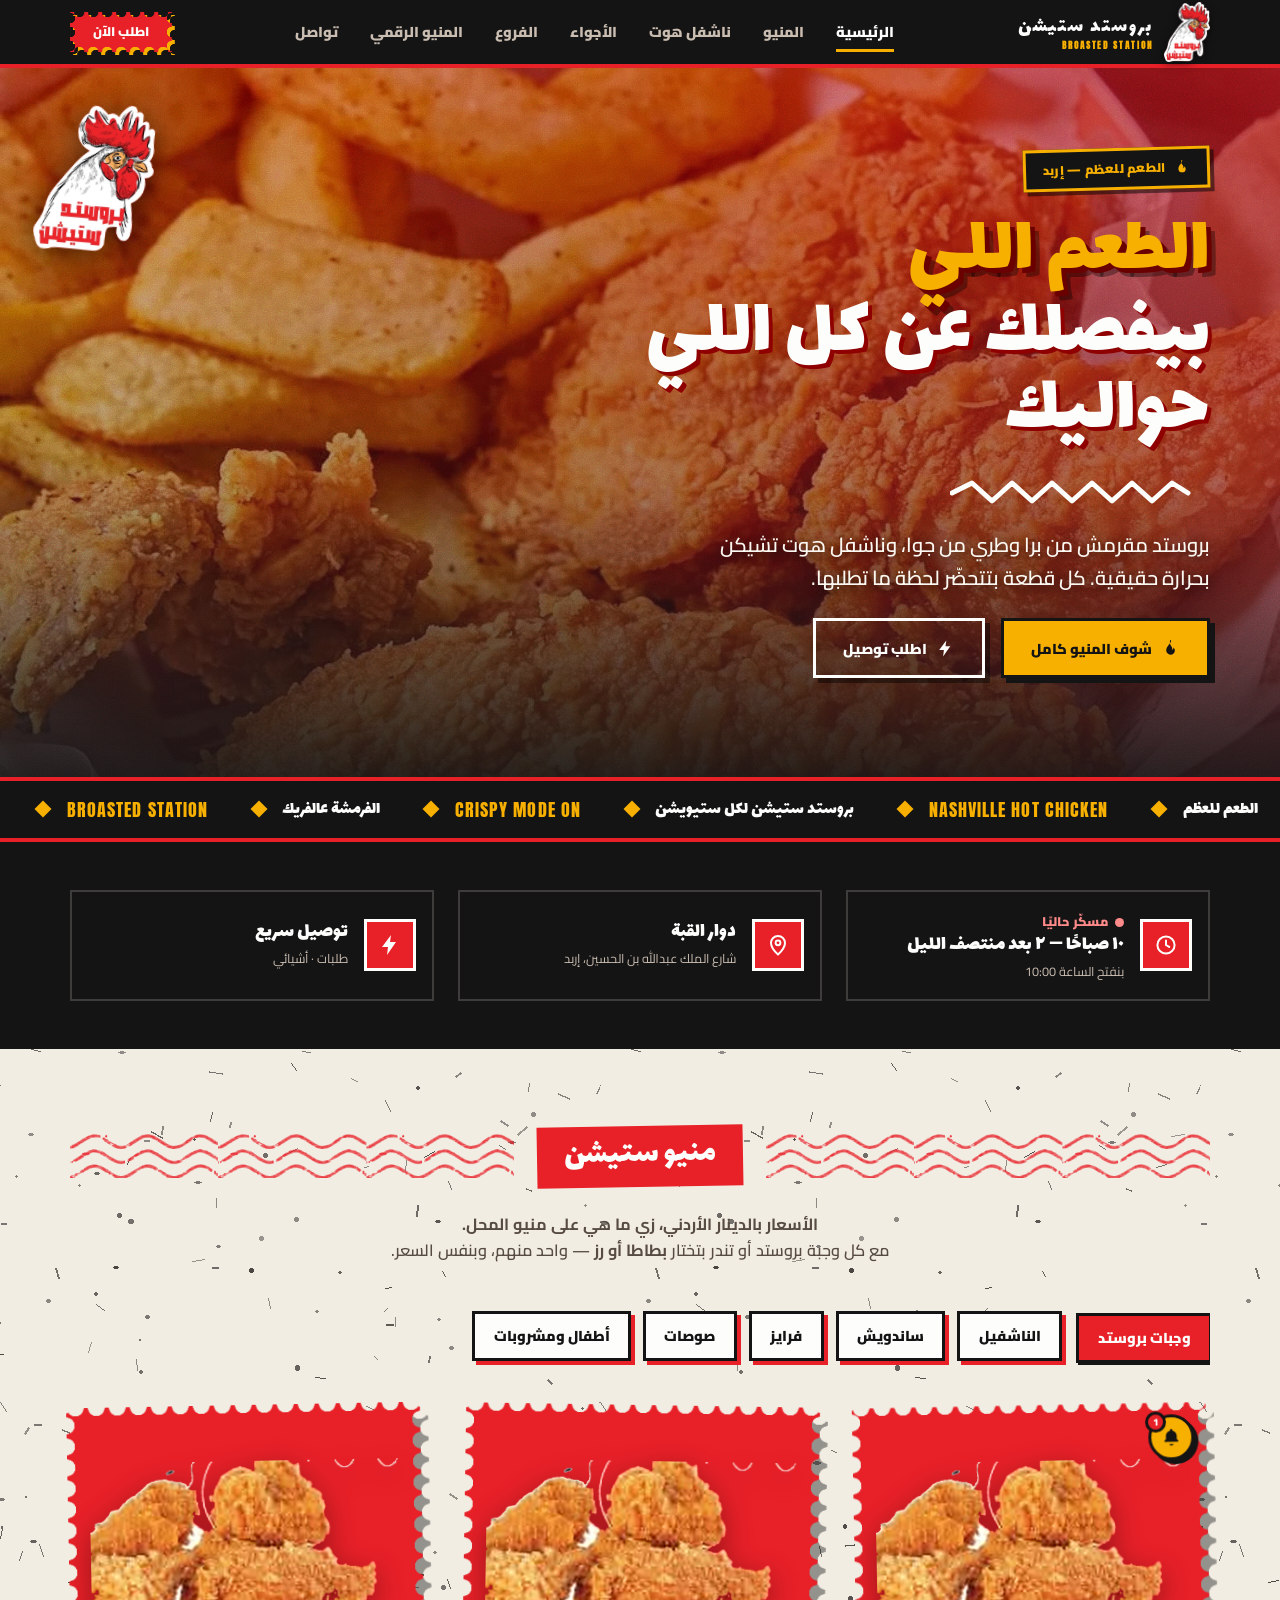
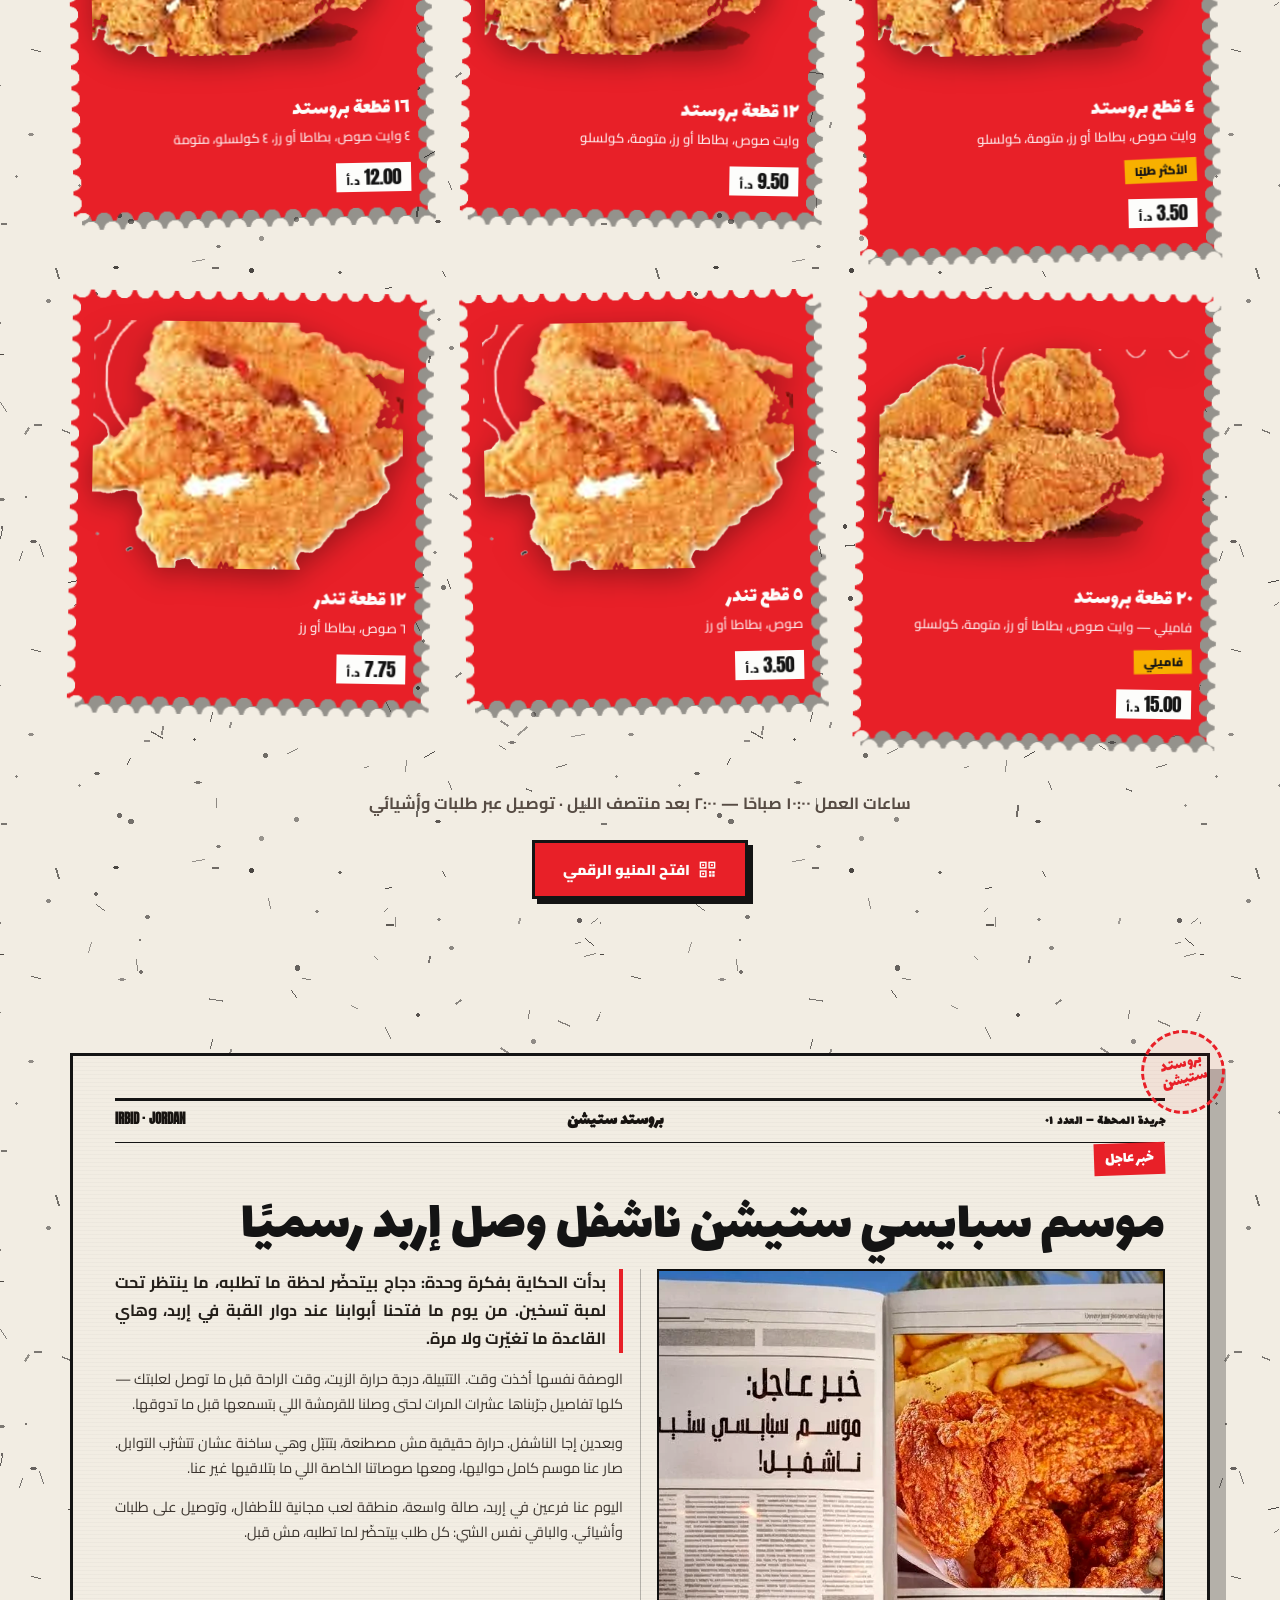
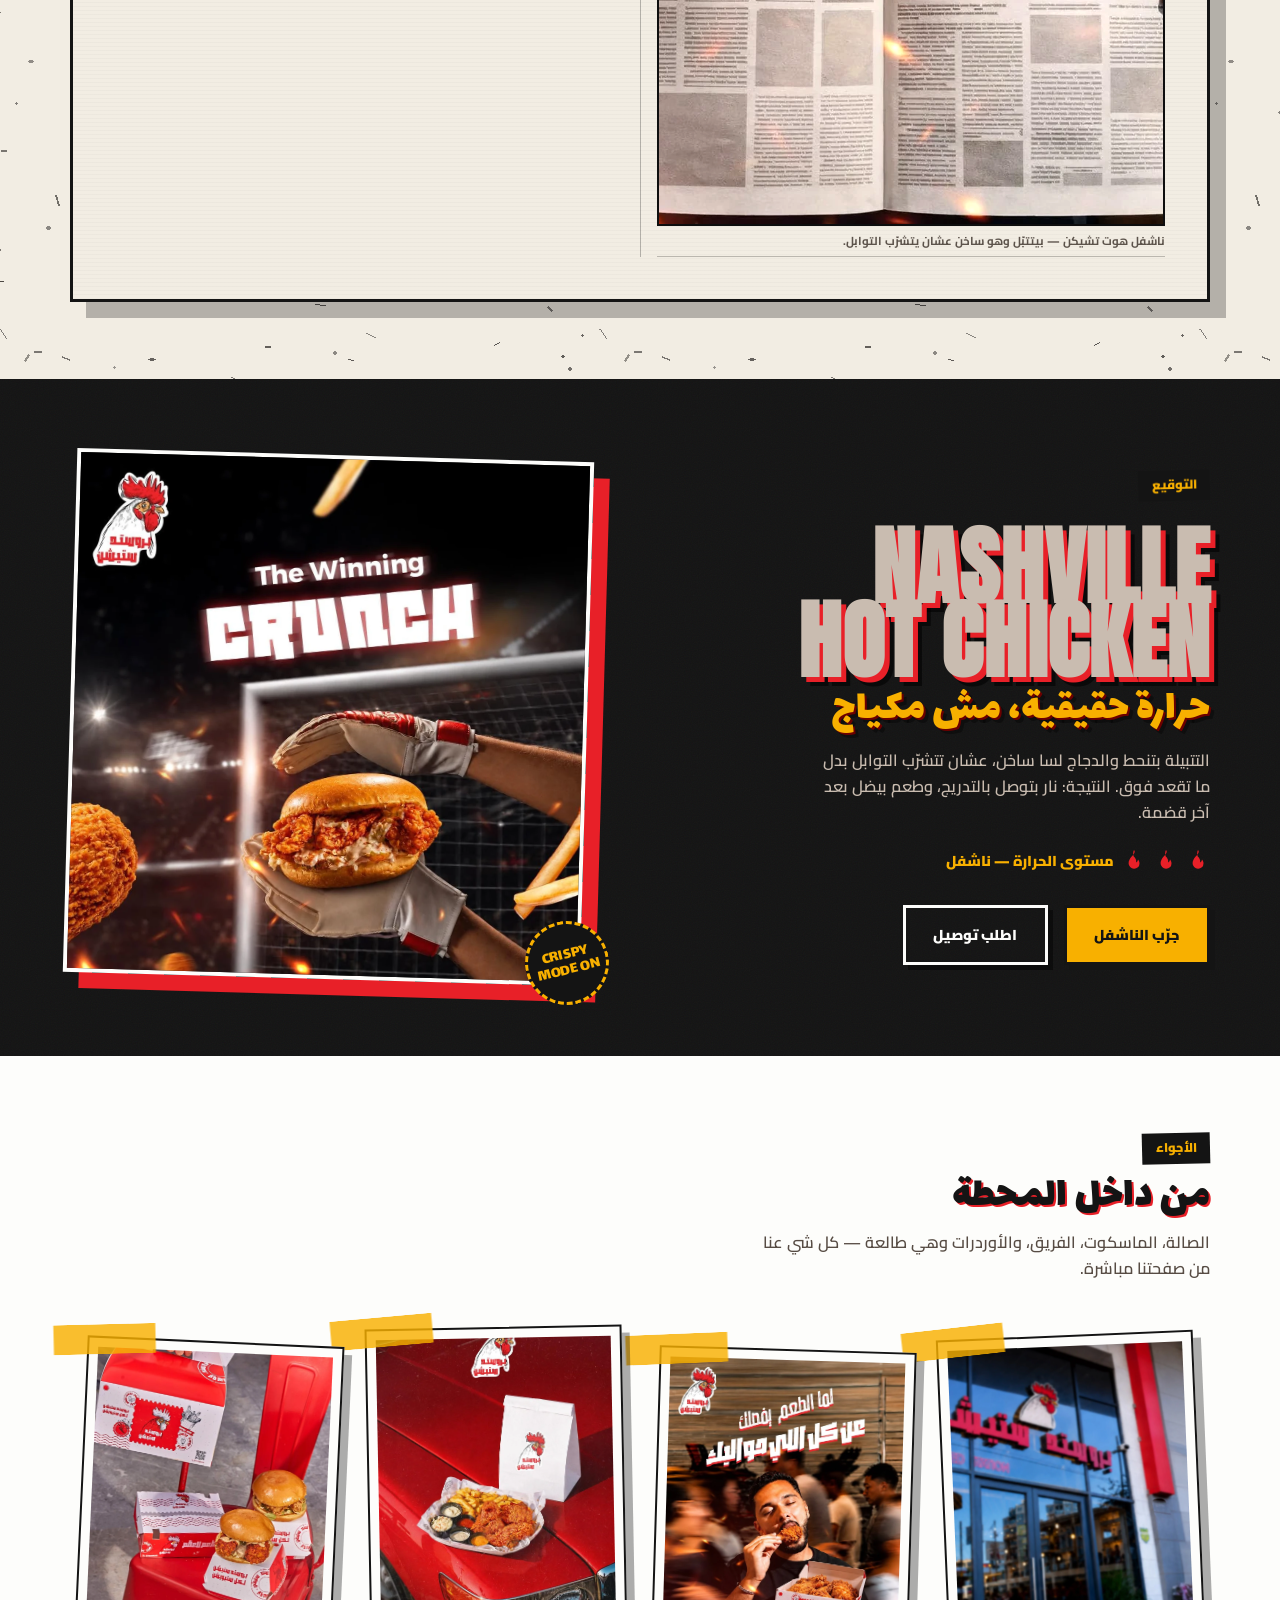
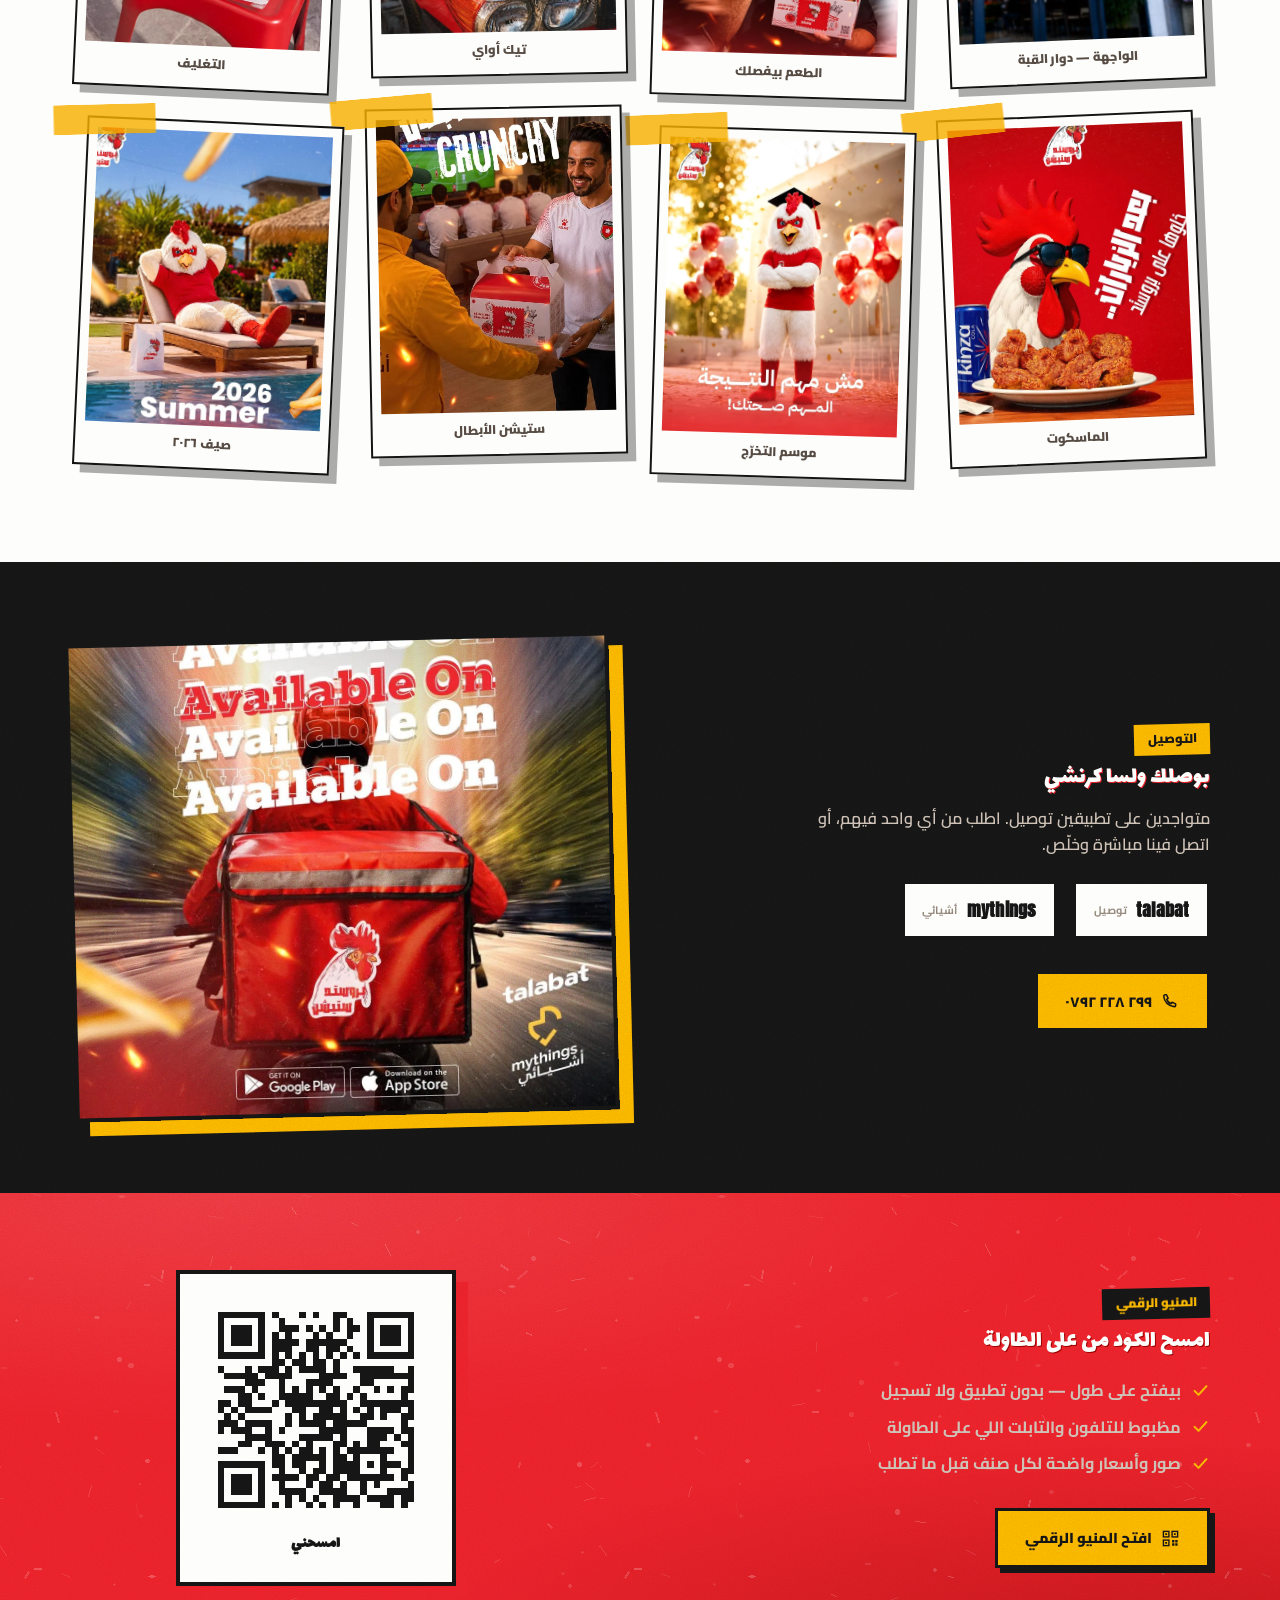
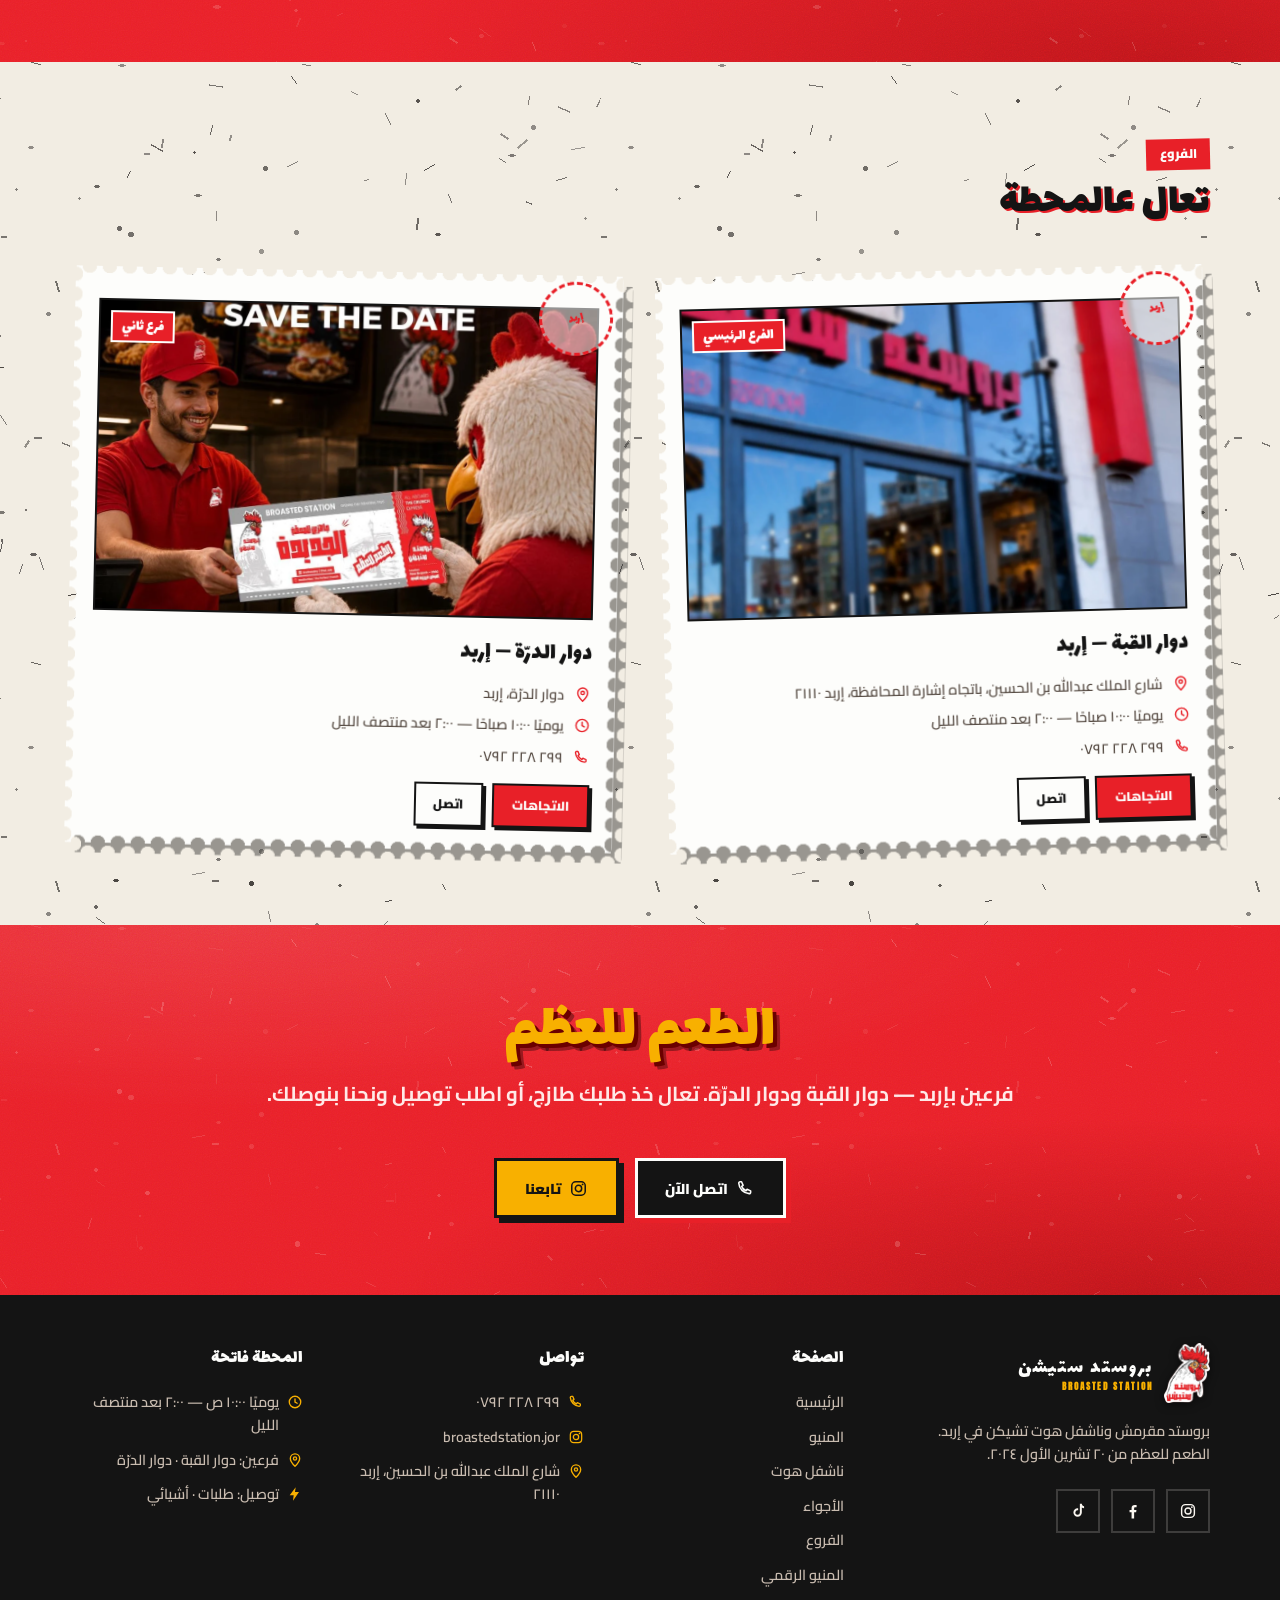
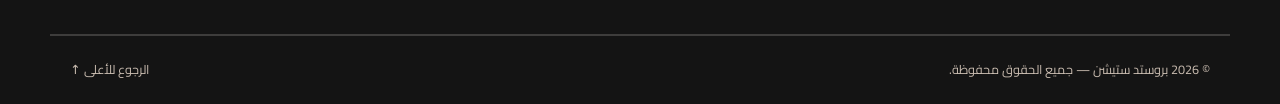
==== commit 42763f8a: "Add files via upload" ====
--- a/index.html
+++ b/index.html
@@ -52,11 +52,12 @@
       <a href="#nashville">ناشفل هوت</a>
       <a href="#wall">الأجواء</a>
       <a href="#branches">الفروع</a>
+      <a href="menu.html">المنيو الرقمي</a>
       <a href="#contact">تواصل</a>
       <a href="#menu" class="btn btn--red">شوف المنيو</a>
     </nav>
     <div class="hdr__cta">
-      <a href="#menu" class="btn btn--sm btn--red">اطلب الآن</a>
+      <span class="tkt"><a href="#menu" class="btn btn--sm btn--red btn--ticket">اطلب الآن</a></span>
       <button class="burger" id="burger" aria-controls="nav" aria-expanded="false">
         <svg class="m" aria-hidden="true"><use href="#i-menu"/></svg>
         <svg class="x" aria-hidden="true"><use href="#i-x"/></svg>
@@ -83,7 +84,7 @@
   <img class="hero__logo" src="assets/img/logo.png" alt="" width="120" height="156">
 
   <div class="wrap hero__in">
-    <span class="hero__kicker"><svg aria-hidden="true"><use href="#i-fire"/></svg> مقلي على الطلب — إربد</span>
+    <span class="hero__kicker"><svg aria-hidden="true"><use href="#i-fire"/></svg> الطعم للعظم — إربد</span>
 
     <h1 class="poster poster--gold">
       الطعم اللي
@@ -95,7 +96,7 @@
             stroke="currentColor" stroke-width="5" stroke-linecap="round" stroke-linejoin="round"/>
     </svg>
 
-    <p class="hero__sub">بروستد مقرمش من برا وطري من جوا، وناشفل هوت تشيكن بحراره حقيقية. كل قطعة بتنقلي على الطلب.</p>
+    <p class="hero__sub">بروستد مقرمش من برا وطري من جوا، وناشفل هوت تشيكن بحرارة حقيقية. كل قطعة بتتحضّر لحظة ما تطلبها.</p>
 
     <div class="hero__acts">
       <a href="#menu" class="btn"><svg aria-hidden="true"><use href="#i-fire"/></svg> شوف المنيو كامل</a>
@@ -107,13 +108,22 @@
 <!-- ══════════════ STATION TICKER ══════════════ -->
 <div class="ticker" aria-hidden="true">
   <div class="ticker__track" id="ticker">
-    <span>بروستد ستيشن لكل ستيويشن</span><span class="en">NASHVILLE HOT CHICKEN</span>
-    <span>الفرمشة عالفريك</span><span class="en">CRISPY MODE ON</span>
-    <span>طازج كل يوم</span><span class="en">BROASTED STATION</span>
-    <span>بروستد ستيشن لكل ستيويشن</span><span class="en">NASHVILLE HOT CHICKEN</span>
-    <span>الفرمشة عالفريك</span><span class="en">CRISPY MODE ON</span>
-    <span>طازج كل يوم</span><span class="en">BROASTED STATION</span>
-  </div>
+    <div class="ticker__seg">
+      <span>الطعم للعظم</span><span class="en">NASHVILLE HOT CHICKEN</span>
+      <span>بروستد ستيشن لكل ستيويشن</span><span class="en">CRISPY MODE ON</span>
+      <span>الفرمشة عالفريك</span><span class="en">BROASTED STATION</span>
+    </div>
+    <div class="ticker__seg">
+      <span>الطعم للعظم</span><span class="en">NASHVILLE HOT CHICKEN</span>
+      <span>بروستد ستيشن لكل ستيويشن</span><span class="en">CRISPY MODE ON</span>
+      <span>الفرمشة عالفريك</span><span class="en">BROASTED STATION</span>
+    </div>
+    <div class="ticker__seg">
+      <span>الطعم للعظم</span><span class="en">NASHVILLE HOT CHICKEN</span>
+      <span>بروستد ستيشن لكل ستيويشن</span><span class="en">CRISPY MODE ON</span>
+      <span>الفرمشة عالفريك</span><span class="en">BROASTED STATION</span>
+    </div>
+</div>
 </div>
 
 <!-- ══════════════ STATION BOARD ══════════════ -->
@@ -121,7 +131,7 @@
   <div class="wrap board__grid">
     <div class="board__cell" data-rv>
       <span class="board__ico"><svg aria-hidden="true"><use href="#i-clock"/></svg></span>
-      <div><span class="live">مفتوح الآن</span><b>١١ صباحًا — ١٢ منتصف الليل</b><small>يوميًا</small></div>
+      <div><span class="live" id="openState" data-state="open">مفتوح الآن</span><b>١٠ صباحًا — ٢ بعد منتصف الليل</b><small id="openNote">يوميًا</small></div>
     </div>
     <div class="board__cell" data-rv>
       <span class="board__ico"><svg aria-hidden="true"><use href="#i-pin"/></svg></span>
@@ -143,7 +153,8 @@
       <span class="wave-rule" aria-hidden="true"></span>
     </div>
     <p class="section-lede" style="margin:0 auto var(--s7);text-align:center;font-weight:700" data-rv>
-      الأسعار بالدينار الأردني، زي ما هي على منيو المحل.
+      الأسعار بالدينار الأردني، زي ما هي على منيو المحل.<br>
+      <span style="font-weight:600">مع كل وجبة بروستد أو تندر بتختار <b>بطاطا أو رز</b> — واحد منهم، وبنفس السعر.</span>
     </p>
 
     <div class="tabs" role="tablist" aria-label="أقسام المنيو" id="tabs">
@@ -164,7 +175,7 @@
             <div class="ticket item__card"><span class="bell"><svg aria-hidden="true"><use href="#i-bell"/></svg></span>
               <div class="item__shot"><img src="assets/img/p-broasted.png" alt="٤ قطع بروستد مع البطاطا" loading="lazy"></div>
               <h3 class="item__name">٤ قطع بروستد</h3>
-              <p class="item__desc">وايت صوص، بطاطا، متومة، كولسلو</p>
+              <p class="item__desc">وايت صوص، بطاطا أو رز، متومة، كولسلو</p>
               <span class="item__tag">الأكثر طلبًا</span>
               <div class="item__foot"><span class="price">3.50<span class="price__cur">د.أ</span></span></div>
             </div>
@@ -176,7 +187,7 @@
             <div class="ticket item__card">
               <div class="item__shot"><img src="assets/img/p-broasted.png" alt="١٢ قطعة بروستد" loading="lazy"></div>
               <h3 class="item__name">١٢ قطعة بروستد</h3>
-              <p class="item__desc">وايت صوص، بطاطا، متومة، كولسلو</p>
+              <p class="item__desc">وايت صوص، بطاطا أو رز، متومة، كولسلو</p>
               
               <div class="item__foot"><span class="price">9.50<span class="price__cur">د.أ</span></span></div>
             </div>
@@ -188,7 +199,7 @@
             <div class="ticket item__card">
               <div class="item__shot"><img src="assets/img/p-broasted.png" alt="١٦ قطعة بروستد" loading="lazy"></div>
               <h3 class="item__name">١٦ قطعة بروستد</h3>
-              <p class="item__desc">٤ وايت صوص، بطاطا، ٤ كولسلو، متومة</p>
+              <p class="item__desc">٤ وايت صوص، بطاطا أو رز، ٤ كولسلو، متومة</p>
               
               <div class="item__foot"><span class="price">12.00<span class="price__cur">د.أ</span></span></div>
             </div>
@@ -200,7 +211,7 @@
             <div class="ticket item__card">
               <div class="item__shot"><img src="assets/img/p-broasted.png" alt="٢٠ قطعة بروستد فاميلي" loading="lazy"></div>
               <h3 class="item__name">٢٠ قطعة بروستد</h3>
-              <p class="item__desc">فاميلي — وايت صوص، بطاطا، متومة، كولسلو</p>
+              <p class="item__desc">فاميلي — وايت صوص، بطاطا أو رز، متومة، كولسلو</p>
               <span class="item__tag">فاميلي</span>
               <div class="item__foot"><span class="price">15.00<span class="price__cur">د.أ</span></span></div>
             </div>
@@ -212,7 +223,7 @@
             <div class="ticket item__card">
               <div class="item__shot"><img src="assets/img/p-tenders.png" alt="٥ قطع تندر" loading="lazy"></div>
               <h3 class="item__name">٥ قطع تندر</h3>
-              <p class="item__desc">صوص، بطاطا</p>
+              <p class="item__desc">صوص، بطاطا أو رز</p>
               
               <div class="item__foot"><span class="price">3.50<span class="price__cur">د.أ</span></span></div>
             </div>
@@ -224,7 +235,7 @@
             <div class="ticket item__card">
               <div class="item__shot"><img src="assets/img/p-tenders.png" alt="١٢ قطعة تندر" loading="lazy"></div>
               <h3 class="item__name">١٢ قطعة تندر</h3>
-              <p class="item__desc">٦ صوص، بطاطا</p>
+              <p class="item__desc">٦ صوص، بطاطا أو رز</p>
               
               <div class="item__foot"><span class="price">7.75<span class="price__cur">د.أ</span></span></div>
             </div>
@@ -247,8 +258,8 @@
             <div class="ticket item__card"><span class="bell"><svg aria-hidden="true"><use href="#i-bell"/></svg></span>
               <div class="item__shot"><img src="assets/img/p-nash-broasted.png" alt="٤ قطع بروستد ناشفيل" loading="lazy"></div>
               <h3 class="item__name">٤ قطع بروستد ناشفيل</h3>
-              <p class="item__desc">وايت صوص، بطاطا، متومة، كولسلو</p>
-              <span class="item__tag">🔥 حار</span>
+              <p class="item__desc">وايت صوص، بطاطا أو رز، متومة، كولسلو</p>
+              <span class="item__tag item__tag--hot">حار</span>
               <div class="item__foot"><span class="price">4.25<span class="price__cur">د.أ</span></span></div>
             </div>
           </div>
@@ -259,8 +270,8 @@
             <div class="ticket item__card">
               <div class="item__shot"><img src="assets/img/p-nash-broasted.png" alt="١٢ قطعة بروستد ناشفيل" loading="lazy"></div>
               <h3 class="item__name">١٢ قطعة بروستد ناشفيل</h3>
-              <p class="item__desc">وايت صوص، بطاطا، متومة، كولسلو</p>
-              <span class="item__tag">🔥 حار</span>
+              <p class="item__desc">وايت صوص، بطاطا أو رز، متومة، كولسلو</p>
+              <span class="item__tag item__tag--hot">حار</span>
               <div class="item__foot"><span class="price">11.25<span class="price__cur">د.أ</span></span></div>
             </div>
           </div>
@@ -271,8 +282,8 @@
             <div class="ticket item__card">
               <div class="item__shot"><img src="assets/img/p-nash-tenders.png" alt="٥ قطع تندر ناشفيل" loading="lazy"></div>
               <h3 class="item__name">٥ قطع تندر ناشفيل</h3>
-              <p class="item__desc">٢ صوص، بطاطا</p>
-              <span class="item__tag">🔥 حار</span>
+              <p class="item__desc">٢ صوص، بطاطا أو رز</p>
+              <span class="item__tag item__tag--hot">حار</span>
               <div class="item__foot"><span class="price">4.25<span class="price__cur">د.أ</span></span></div>
             </div>
           </div>
@@ -283,8 +294,8 @@
             <div class="ticket item__card">
               <div class="item__shot"><img src="assets/img/p-nash-tenders.png" alt="١٠ قطع تندر ناشفيل" loading="lazy"></div>
               <h3 class="item__name">١٠ قطعة تندر ناشفيل</h3>
-              <p class="item__desc">٢ صوص، بطاطا</p>
-              <span class="item__tag">🔥 حار</span>
+              <p class="item__desc">٢ صوص، بطاطا أو رز</p>
+              <span class="item__tag item__tag--hot">حار</span>
               <div class="item__foot"><span class="price">8.00<span class="price__cur">د.أ</span></span></div>
             </div>
           </div>
@@ -324,7 +335,7 @@
               <div class="item__shot"><img src="assets/img/p-cheezer.png" alt="ساندويش تشيز ستيشن ناشفيل" loading="lazy"></div>
               <h3 class="item__name">تشيز ستيشن ناشفيل</h3>
               <p class="item__desc">ستيشن صوص، مخلل، تشكن، شيدر صوص، تشيز</p>
-              <span class="item__tag">🔥 حار</span>
+              <span class="item__tag item__tag--hot">حار</span>
               <div class="item__foot"><span class="price"><small>ساندويش</small>3.00</span><span class="price price--bare"><small>وجبة</small>4.00</span></div>
             </div>
           </div>
@@ -336,7 +347,7 @@
               <div class="item__shot"><img src="assets/img/p-nashville-b.png" alt="ساندويش ستيشن ناشفل" loading="lazy"></div>
               <h3 class="item__name">ستيشن ناشفل</h3>
               <p class="item__desc">ستيشن صوص، مخلل، تشكن، كولسلو</p>
-              <span class="item__tag">🔥 حار</span>
+              <span class="item__tag item__tag--hot">حار</span>
               <div class="item__foot"><span class="price"><small>ساندويش</small>3.00</span><span class="price price--bare"><small>وجبة</small>4.00</span></div>
             </div>
           </div>
@@ -345,7 +356,7 @@
           <span class="item__ghost" aria-hidden="true">WRAP</span>
           <div class="ticket-wrap">
             <div class="ticket item__card">
-              <div class="item__shot"><img src="assets/img/m-taco.webp" alt="ستيشن راب" loading="lazy"></div>
+              <div class="item__shot"><img src="assets/img/p-soon.png" alt="ستيشن راب" loading="lazy"></div>
               <h3 class="item__name">ستيشن راب</h3>
               <p class="item__desc">ستيشن صوص، خس، تشيز صوص، مخلل</p>
               
@@ -357,10 +368,10 @@
           <span class="item__ghost" aria-hidden="true">WRAP</span>
           <div class="ticket-wrap">
             <div class="ticket item__card">
-              <div class="item__shot"><img src="assets/img/m-taco.webp" alt="ناشفيل راب" loading="lazy"></div>
+              <div class="item__shot"><img src="assets/img/p-soon.png" alt="ناشفيل راب" loading="lazy"></div>
               <h3 class="item__name">ناشفيل راب</h3>
               <p class="item__desc">ستيشن صوص، مخلل، خس، ناشفيل تشكن، باربكيو صوص</p>
-              <span class="item__tag">🔥 حار</span>
+              <span class="item__tag item__tag--hot">حار</span>
               <div class="item__foot"><span class="price"><small>ساندويش</small>2.50</span><span class="price price--bare"><small>وجبة</small>3.50</span></div>
             </div>
           </div>
@@ -384,7 +395,7 @@
               <div class="item__shot"><img src="assets/img/p-stationfries.png" alt="ستيشن فرايز" loading="lazy"></div>
               <h3 class="item__name">ستيشن فرايز</h3>
               <p class="item__desc">تشكن ناشفيل، شيدر صوص، ستيشن صوص، مخلل، وافل فرايز</p>
-              <span class="item__tag">🔥 حار</span>
+              <span class="item__tag item__tag--hot">حار</span>
               <div class="item__foot"><span class="price">3.50<span class="price__cur">د.أ</span></span></div>
             </div>
           </div>
@@ -597,7 +608,8 @@
     </div>
     </div>
 
-    <p class="menu__note" data-rv>ساعات العمل ١١:٠٠ صباحًا — ١٢:٠٠ منتصف الليل · توصيل عبر طلبات وأشيائي</p>
+    <p class="menu__note" data-rv>ساعات العمل ١٠:٠٠ صباحًا — ٢:٠٠ بعد منتصف الليل · توصيل عبر طلبات وأشيائي</p>
+    <p class="menu__more" data-rv><a href="menu.html" class="btn btn--red"><svg aria-hidden="true"><use href="#i-qr"/></svg> افتح المنيو الرقمي</a></p>
   </div>
 </section>
 
@@ -618,12 +630,12 @@
       <div class="news__body">
         <figure class="news__fig">
           <img src="assets/img/newspaper.webp" alt="طبق ناشفل هوت تشيكن مع البطاطا" loading="lazy" width="1080" height="1148">
-          <figcaption>ناشفل هوت تشيكن — يُقلى على الطلب ويُتبّل وهو ساخن.</figcaption>
+          <figcaption>ناشفل هوت تشيكن — بيتتبّل وهو ساخن عشان يتشرّب التوابل.</figcaption>
         </figure>
-        <p>بدأت الحكاية بفكرة وحدة: دجاج ينقلي على الطلب، ما ينتظر تحت لمبة تسخين. من يوم ما فتحنا أبوابنا عند دوار القبة في إربد، وهاي القاعدة ما تغيّرت ولا مرة.</p>
+        <p>بدأت الحكاية بفكرة وحدة: دجاج بيتحضّر لحظة ما تطلبه، ما ينتظر تحت لمبة تسخين. من يوم ما فتحنا أبوابنا عند دوار القبة في إربد، وهاي القاعدة ما تغيّرت ولا مرة.</p>
         <p>الوصفة نفسها أخذت وقت. التتبيلة، درجة حرارة الزيت، وقت الراحة قبل ما توصل لعلبتك — كلها تفاصيل جرّبناها عشرات المرات لحتى وصلنا للقرمشة اللي بتسمعها قبل ما تدوقها.</p>
         <p>وبعدين إجا الناشفل. حرارة حقيقية مش مصطنعة، بتتبّل وهي ساخنة عشان تتشرّب التوابل. صار عنا موسم كامل حواليها، ومعها صوصاتنا الخاصة اللي ما بتلاقيها غير عنا.</p>
-        <p>اليوم عنا صالة واسعة، منطقة لعب مجانية للأطفال، وتوصيل على طلبات وأشيائي. والباقي نفس الشي: كل طلب بينقلي لما توصله، مش قبل.</p>
+        <p>اليوم عنا فرعين في إربد، صالة واسعة، منطقة لعب مجانية للأطفال، وتوصيل على طلبات وأشيائي. والباقي نفس الشي: كل طلب بيتحضّر لما تطلبه، مش قبل.</p>
       </div>
     </article>
   </div>
@@ -654,7 +666,7 @@
       </div>
     </div>
     <figure class="fire__shot" data-rv>
-      <img src="assets/img/nashville.webp" alt="ساندويش ناشفل هوت تشيكن من بروستد ستيشن" loading="lazy" width="1200" height="1350">
+      <img src="assets/img/nashville.webp" alt="ساندويش بروستد ستيشن المقرمش" loading="lazy" width="1100" height="1115">
       <span class="postmark">CRISPY<br>MODE ON</span>
     </figure>
   </div>
@@ -669,12 +681,12 @@
       <p>الصالة، الماسكوت، الفريق، والأوردرات وهي طالعة — كل شي عنا من صفحتنا مباشرة.</p>
     </div>
     <div class="wall" data-rv>
-      <figure class="poster-card"><span class="tape" aria-hidden="true"></span><img src="assets/img/storefront.webp" alt="واجهة بروستد ستيشن في إربد" loading="lazy" width="1152" height="1152"><figcaption>الواجهة — دوار القبة</figcaption></figure>
-      <figure class="poster-card"><span class="tape" aria-hidden="true"></span><img src="assets/img/interior-tray.webp" alt="صينية ناشفل داخل الصالة" loading="lazy" width="1152" height="836"><figcaption>الصالة من جوا</figcaption></figure>
+      <figure class="poster-card"><span class="tape" aria-hidden="true"></span><img src="assets/img/storefront.webp" alt="واجهة بروستد ستيشن في إربد" loading="lazy" width="1200" height="1792"><figcaption>الواجهة — دوار القبة</figcaption></figure>
+      <figure class="poster-card"><span class="tape" aria-hidden="true"></span><img src="assets/img/poster-eat.webp" alt="زبون بياكل بروستد ستيشن" loading="lazy" width="1000" height="1250"><figcaption>الطعم بيفصلك</figcaption></figure>
       <figure class="poster-card"><span class="tape" aria-hidden="true"></span><img src="assets/img/car-hood.webp" alt="وجبة بروستد ستيشن على كبوت سيارة حمراء" loading="lazy" width="1080" height="1216"><figcaption>تيك أواي</figcaption></figure>
       <figure class="poster-card"><span class="tape" aria-hidden="true"></span><img src="assets/img/packaging.webp" alt="علب بروستد ستيشن على كرسي أحمر" loading="lazy" width="1152" height="1354"><figcaption>التغليف</figcaption></figure>
       <figure class="poster-card"><span class="tape" aria-hidden="true"></span><img src="assets/img/mascot-cola.webp" alt="ماسكوت بروستد ستيشن مع كنزا كولا" loading="lazy" width="1080" height="1216"><figcaption>الماسكوت</figcaption></figure>
-      <figure class="poster-card"><span class="tape" aria-hidden="true"></span><img src="assets/img/cheese-dip.webp" alt="غمس الدجاج بشيدر صوص" loading="lazy" width="1150" height="1325"><figcaption>شيدر صوص</figcaption></figure>
+      <figure class="poster-card"><span class="tape" aria-hidden="true"></span><img src="assets/img/poster-grad.webp" alt="ماسكوت بروستد ستيشن بقبعة التخرّج" loading="lazy" width="1000" height="1251"><figcaption>موسم التخرّج</figcaption></figure>
       <figure class="poster-card"><span class="tape" aria-hidden="true"></span><img src="assets/img/delivery.webp" alt="تسليم طلب بروستد ستيشن" loading="lazy" width="1152" height="1008"><figcaption>ستيشن الأبطال</figcaption></figure>
       <figure class="poster-card"><span class="tape" aria-hidden="true"></span><img src="assets/img/summer.webp" alt="ماسكوت بروستد ستيشن على حافة المسبح" loading="lazy" width="1100" height="1182"><figcaption>صيف ٢٠٢٦</figcaption></figure>
     </div>
@@ -695,7 +707,7 @@
         <span class="app"><em>mythings</em><small>أشيائي</small></span>
       </div>
       <div class="fire__acts">
-        <a href="tel:+962792228299" class="btn"><svg aria-hidden="true"><use href="#i-phone"/></svg> ٠٧٩٢ ٢٢٨ ٢٩٩</a>
+        <a href="tel:+962792228299" class="btn"><svg aria-hidden="true"><use href="#i-phone"/></svg> <bdi class="tel">٠٧٩٢ ٢٢٨ ٢٩٩</bdi></a>
       </div>
     </div>
     <figure class="deliv__shot" data-rv>
@@ -712,15 +724,15 @@
       <h2 id="qr-h" class="poster poster--white" style="text-shadow:.05em .05em 0 var(--oxblood)">امسح الكود من على الطاولة</h2>
       <ul>
         <li><svg aria-hidden="true"><use href="#i-check"/></svg> بيفتح على طول — بدون تطبيق ولا تسجيل</li>
-        <li><svg aria-hidden="true"><use href="#i-check"/></svg> الأسعار والأصناف بتتحدّث لحظيًا</li>
-        <li><svg aria-hidden="true"><use href="#i-check"/></svg> صور واضحة لكل صنف قبل ما تطلب</li>
+        <li><svg aria-hidden="true"><use href="#i-check"/></svg> مظبوط للتلفون والتابلت اللي على الطاولة</li>
+        <li><svg aria-hidden="true"><use href="#i-check"/></svg> صور وأسعار واضحة لكل صنف قبل ما تطلب</li>
       </ul>
-      <div class="qr__acts"><a href="#menu" class="btn"><svg aria-hidden="true"><use href="#i-qr"/></svg> افتح المنيو</a></div>
-    </div>
-    <div class="qr__card" data-rv>
-      <img src="assets/img/qr.svg" alt="رمز QR لفتح منيو بروستد ستيشن" width="240" height="240" loading="lazy">
+      <div class="qr__acts"><a href="menu.html" class="btn"><svg aria-hidden="true"><use href="#i-qr"/></svg> افتح المنيو الرقمي</a></div>
+    </div>
+    <a class="qr__card" href="menu.html" data-rv>
+      <img src="assets/img/qr.svg" alt="رمز QR بيفتح المنيو الرقمي لبروستد ستيشن" width="240" height="240" loading="lazy">
       <b>امسحني</b>
-    </div>
+    </a>
   </div>
 </section>
 
@@ -741,8 +753,8 @@
           </div>
           <h3>دوار القبة — إربد</h3>
           <p class="branch__row"><svg aria-hidden="true"><use href="#i-pin"/></svg> شارع الملك عبدالله بن الحسين، باتجاه إشارة المحافظة، إربد ٢١١١٠</p>
-          <p class="branch__row"><svg aria-hidden="true"><use href="#i-clock"/></svg> يوميًا ١١:٠٠ صباحًا — ١٢:٠٠ منتصف الليل</p>
-          <p class="branch__row"><svg aria-hidden="true"><use href="#i-phone"/></svg> ٠٧٩٢ ٢٢٨ ٢٩٩</p>
+          <p class="branch__row"><svg aria-hidden="true"><use href="#i-clock"/></svg> يوميًا ١٠:٠٠ صباحًا — ٢:٠٠ بعد منتصف الليل</p>
+          <p class="branch__row"><svg aria-hidden="true"><use href="#i-phone"/></svg> <bdi class="tel">٠٧٩٢ ٢٢٨ ٢٩٩</bdi></p>
           <div class="branch__acts">
             <a class="btn btn--sm btn--red" href="https://maps.google.com/?q=Broasted+Station+Irbid" target="_blank" rel="noopener">الاتجاهات</a>
             <a class="btn btn--sm btn--white" href="tel:+962792228299">اتصل</a>
@@ -754,18 +766,19 @@
       <article class="branch">
         <div class="branch__inner stamp">
           <div class="branch__pic">
-            <img src="assets/img/opening.webp" alt="إعلان افتتاح فرع بروستد ستيشن الجديد" loading="lazy" width="1000" height="1000">
-            <span class="branch__val">قريبًا</span>
-          </div>
-          <h3>الفرع الجديد</h3>
-          <p class="branch__row"><svg aria-hidden="true"><use href="#i-pin"/></svg> إربد — الموقع بينعلن على صفحتنا</p>
-          <p class="branch__row"><svg aria-hidden="true"><use href="#i-clock"/></svg> ترقّبوا موعد الافتتاح</p>
-          <p style="margin-top:var(--s3)"><span class="soon">افتتاح قريب</span></p>
+            <img src="assets/img/branch2.webp" alt="داخل فرع بروستد ستيشن" loading="lazy" width="1100" height="1089">
+            <span class="branch__val">فرع ثاني</span>
+          </div>
+          <h3>دوار الدرّة — إربد</h3>
+          <p class="branch__row"><svg aria-hidden="true"><use href="#i-pin"/></svg> دوار الدرّة، إربد</p>
+          <p class="branch__row"><svg aria-hidden="true"><use href="#i-clock"/></svg> يوميًا ١٠:٠٠ صباحًا — ٢:٠٠ بعد منتصف الليل</p>
+          <p class="branch__row"><svg aria-hidden="true"><use href="#i-phone"/></svg> <bdi class="tel">٠٧٩٢ ٢٢٨ ٢٩٩</bdi></p>
           <div class="branch__acts">
-            <a class="btn btn--sm btn--white" href="https://www.instagram.com/broastedstation.jor" target="_blank" rel="noopener">تابعنا للموعد</a>
+            <a class="btn btn--sm btn--red" href="https://maps.google.com/?q=Broasted+Station+Durra+Circle+Irbid" target="_blank" rel="noopener">الاتجاهات</a>
+            <a class="btn btn--sm btn--white" href="tel:+962792228299">اتصل</a>
           </div>
         </div>
-        <span class="postmark">قريبًا</span>
+        <span class="postmark">إربد</span>
       </article>
 
     </div>
@@ -779,8 +792,8 @@
     <i style="left:68%;--d:1.4s;--x:26px"></i><i style="left:88%;--d:3.9s;--x:-22px"></i>
   </div>
   <div class="wrap closer__in">
-    <h2 id="cl-h" class="poster poster--gold">جوعان؟ المحطة فاتحة</h2>
-    <p>اطلب توصيل، أو تعال عند دوار القبة وخذ طلبك سخن من الزيت.</p>
+    <h2 id="cl-h" class="poster poster--gold">الطعم للعظم</h2>
+    <p>فرعين بإربد — دوار القبة ودوار الدرّة. تعال خذ طلبك طازج، أو اطلب توصيل ونحنا بنوصلك.</p>
     <div class="closer__acts">
       <a href="tel:+962792228299" class="btn btn--ink"><svg aria-hidden="true"><use href="#i-phone"/></svg> اتصل الآن</a>
       <a href="https://www.instagram.com/broastedstation.jor" target="_blank" rel="noopener" class="btn"><svg aria-hidden="true"><use href="#i-ig"/></svg> تابعنا</a>
@@ -792,14 +805,13 @@
 
 <!-- ══════════════ FOOTER ══════════════ -->
 <footer class="ft">
-  <span class="ft__ghost" aria-hidden="true">بروستد ستيشن</span>
   <div class="wrap ft__grid">
     <div>
       <a href="#top" class="brand" aria-label="بروستد ستيشن — الرئيسية">
         <img src="assets/img/logo.png" alt="" width="46" height="60">
         <span><b>بروستد ستيشن</b><span>BROASTED STATION</span></span>
       </a>
-      <p class="ft__about">بروستد مقرمش وناشفل هوت تشيكن في إربد. بنقلي على الطلب من ٢٠ تشرين الأول ٢٠٢٤.</p>
+      <p class="ft__about">بروستد مقرمش وناشفل هوت تشيكن في إربد. الطعم للعظم من ٢٠ تشرين الأول ٢٠٢٤.</p>
       <div class="social">
         <a href="https://www.instagram.com/broastedstation.jor" target="_blank" rel="noopener" aria-label="إنستغرام"><svg aria-hidden="true"><use href="#i-ig"/></svg></a>
         <a href="https://www.facebook.com/broastedstation.jor" target="_blank" rel="noopener" aria-label="فيسبوك"><svg aria-hidden="true"><use href="#i-fb"/></svg></a>
@@ -814,12 +826,13 @@
         <li><a href="#nashville">ناشفل هوت</a></li>
         <li><a href="#wall">الأجواء</a></li>
         <li><a href="#branches">الفروع</a></li>
+        <li><a href="menu.html">المنيو الرقمي</a></li>
       </ul>
     </nav>
     <div>
       <h3>تواصل</h3>
       <ul>
-        <li><svg aria-hidden="true"><use href="#i-phone"/></svg><a href="tel:+962792228299">٠٧٩٢ ٢٢٨ ٢٩٩</a></li>
+        <li><svg aria-hidden="true"><use href="#i-phone"/></svg><a href="tel:+962792228299"><bdi class="tel">٠٧٩٢ ٢٢٨ ٢٩٩</bdi></a></li>
         <li><svg aria-hidden="true"><use href="#i-ig"/></svg><a href="https://www.instagram.com/broastedstation.jor" target="_blank" rel="noopener">broastedstation.jor</a></li>
         <li><svg aria-hidden="true"><use href="#i-pin"/></svg><address>شارع الملك عبدالله بن الحسين، إربد ٢١١١٠</address></li>
       </ul>
@@ -827,7 +840,8 @@
     <div>
       <h3>المحطة فاتحة</h3>
       <ul>
-        <li><svg aria-hidden="true"><use href="#i-clock"/></svg><address>يوميًا ١١:٠٠ ص — ١٢:٠٠ منتصف الليل</address></li>
+        <li><svg aria-hidden="true"><use href="#i-clock"/></svg><address>يوميًا ١٠:٠٠ ص — ٢:٠٠ بعد منتصف الليل</address></li>
+        <li><svg aria-hidden="true"><use href="#i-pin"/></svg><span>فرعين: دوار القبة · دوار الدرّة</span></li>
         <li><svg aria-hidden="true"><use href="#i-bolt"/></svg><span>توصيل: طلبات · أشيائي</span></li>
       </ul>
     </div>
@@ -843,6 +857,7 @@
   <a href="#menu" class="btn btn--sm"><svg aria-hidden="true"><use href="#i-fire"/></svg> المنيو</a>
 </div>
 
+<script src="js/hours.js" defer></script>
 <script src="js/script.js" defer></script>
 </body>
 </html>
--- a/css/style.css
+++ b/css/style.css
@@ -77,8 +77,41 @@
 .btn--ink:hover{box-shadow:2px 2px 0 var(--red)}
 .btn--ghost{background:transparent;color:var(--white);border-color:var(--white);box-shadow:5px 5px 0 rgba(0,0,0,.45)}
 .btn--ghost:hover{background:rgba(255,255,255,.12);box-shadow:2px 2px 0 rgba(0,0,0,.45)}
-.btn--sm{padding:.6rem 1.1rem;min-height:42px;font-size:var(--t-xs);border-width:2px;box-shadow:3px 3px 0 var(--ink)}
+.btn--sm{padding:.6rem 1.1rem;min-height:40px;font-size:var(--t-xs);border-width:2px;box-shadow:3px 3px 0 var(--ink)}
 .btn--sm:hover{box-shadow:1px 1px 0 var(--ink)}
+
+/* ── Ticket-shaped button ────────────────────────────────────────────────────
+   A mask clips both the border and the box-shadow, so the perforated button
+   drops them and the offset shadow moves onto a wrapper as a drop-shadow —
+   drop-shadow follows the mask's silhouette instead of the box. */
+.tkt{display:inline-flex;filter:drop-shadow(3px 3px 0 var(--gold));line-height:0}
+.btn--ticket{
+  --h:5px; --g:14px;
+  border:0;box-shadow:none;padding-inline:1.45rem;
+  -webkit-mask:
+    radial-gradient(circle at 50% 0,   #0000 var(--h),#000 calc(var(--h) + .5px)) top    / var(--g) 100% repeat-x,
+    radial-gradient(circle at 50% 100%,#0000 var(--h),#000 calc(var(--h) + .5px)) bottom / var(--g) 100% repeat-x,
+    radial-gradient(circle at 0 50%,   #0000 var(--h),#000 calc(var(--h) + .5px)) left   / 100% var(--g) repeat-y,
+    radial-gradient(circle at 100% 50%,#0000 var(--h),#000 calc(var(--h) + .5px)) right  / 100% var(--g) repeat-y;
+  -webkit-mask-composite:source-in;
+          mask:
+    radial-gradient(circle at 50% 0,   #0000 var(--h),#000 calc(var(--h) + .5px)) top    / var(--g) 100% repeat-x,
+    radial-gradient(circle at 50% 100%,#0000 var(--h),#000 calc(var(--h) + .5px)) bottom / var(--g) 100% repeat-x,
+    radial-gradient(circle at 0 50%,   #0000 var(--h),#000 calc(var(--h) + .5px)) left   / 100% var(--g) repeat-y,
+    radial-gradient(circle at 100% 50%,#0000 var(--h),#000 calc(var(--h) + .5px)) right  / 100% var(--g) repeat-y;
+          mask-composite:intersect;
+}
+.btn--ticket:hover,.btn--ticket:active{transform:none;box-shadow:none}
+.tkt:hover{filter:drop-shadow(1px 1px 0 var(--gold));transform:translate(2px,2px)}
+.tkt{transition:transform var(--dur-1) var(--ease),filter var(--dur-1) var(--ease)}
+
+/* Phone numbers. Arabic-Indic digits are bidi class AN, and a normal space
+   between two AN groups resolves to RTL — so ٠٧٩٢ ٢٢٨ ٢٩٩ came out
+   back-to-front as ٢٩٩ ٢٢٨ ٠٧٩٢. Neither dir="ltr" nor <bdi> fixes that.
+   What does: a NO-BREAK SPACE (U+00A0) between the groups. It is bidi class
+   CS, so the three groups merge into ONE number run and keep their order.
+   The separators in the markup are U+00A0 — don't retype them as spaces. */
+.tel{unicode-bidi:isolate;white-space:nowrap}
 
 /* ── Scribbles / rules ──────────────────────────────────────────────────── */
 .zig{display:block;width:clamp(120px,22vw,260px);height:auto;color:var(--white)}
@@ -195,7 +228,7 @@
     linear-gradient(to top,rgba(20,20,20,.92) 0%,rgba(20,20,20,.35) 42%,rgba(143,0,0,.34) 100%),
     linear-gradient(to left,rgba(232,32,40,.55),rgba(143,0,0,.22) 55%,transparent);
 }
-.hero__in{position:relative;z-index:3;padding-block:clamp(3rem,9vw,7rem) clamp(5rem,11vw,8.5rem);display:grid;gap:var(--s6)}
+.hero__in{position:relative;z-index:3;padding-block:clamp(2.2rem,6.5vw,5rem) clamp(3.4rem,8vw,6.2rem);display:grid;gap:var(--s5)}
 .hero__kicker{
   display:inline-flex;align-items:center;gap:.55rem;
   justify-self:start;align-self:start;width:fit-content;
@@ -204,7 +237,7 @@
   transform:rotate(-1.6deg);box-shadow:4px 4px 0 rgba(0,0,0,.5);
 }
 .hero__kicker svg{width:16px;height:16px}
-.hero h1{font-size:var(--t-4xl);max-width:14ch}
+.hero h1{font-size:var(--t-4xl);max-width:16ch}
 .hero h1 .l2{display:block;margin-top:.06em}
 .hero__scribble{margin:.3rem 0 0}
 .hero__sub{
@@ -222,10 +255,17 @@
 /* ══════════════════════════════════════════════════════════════════════════
    STATION TICKER — the black announcement strip
    ═════════════════════════════════════════════════════════════════════════ */
+/* The strip is built from identical segments and shifts by exactly one
+   segment, so the loop point is invisible — no gap, ever.
+   Direction matters: in RTL the track hangs off the LEFT edge, so it has to
+   travel right (+) to pull the next segment in. Travelling left opened the
+   gap that was showing before. JS measures one segment and clones more if
+   the screen is wider than the three that ship in the HTML. */
 .ticker{background:var(--ink);border-block:4px solid var(--red);overflow:hidden;position:relative}
-.ticker__track{display:flex;width:max-content;animation:roll 26s linear infinite}
+.ticker__track{display:flex;width:max-content;animation:roll var(--tk-dur,30s) linear infinite}
+.ticker__seg{display:flex;flex:none}
 @media (prefers-reduced-motion:reduce){.ticker__track{animation:none}}
-@keyframes roll{from{transform:translateX(0)}to{transform:translateX(-50%)}}
+@keyframes roll{from{transform:translateX(0)}to{transform:translateX(var(--tk-shift,33.3333%))}}
 .ticker__track span{
   display:inline-flex;align-items:center;gap:1.1rem;padding:.85rem 1.4rem;
   font-family:var(--f-disp);font-size:1.12rem;color:var(--white);white-space:nowrap;
@@ -246,12 +286,15 @@
 .board__cell small{font-size:var(--t-xs);color:var(--on-dark-2)}
 .live{display:inline-flex;align-items:center;gap:.4rem;color:#57D16B;font-weight:900;font-size:var(--t-xs)}
 .live::before{content:"";width:9px;height:9px;border-radius:50%;background:#57D16B;box-shadow:0 0 0 0 rgba(87,209,107,.7);animation:pulse 2.2s infinite}
+/* closed state — set by js/script.js from the real clock in Asia/Amman */
+.live[data-state="closed"]{color:#FF8A8A}
+.live[data-state="closed"]::before{background:#FF8A8A;animation:none;box-shadow:none}
 @keyframes pulse{70%{box-shadow:0 0 0 9px rgba(87,209,107,0)}100%{box-shadow:0 0 0 0 rgba(87,209,107,0)}}
 
 /* ══════════════════════════════════════════════════════════════════════════
    SECTION FURNITURE
    ═════════════════════════════════════════════════════════════════════════ */
-.sec{padding-block:clamp(3.5rem,8vw,6.5rem);position:relative}
+.sec{padding-block:clamp(2.6rem,6vw,4.8rem);position:relative}
 .sec--red{background:var(--red);color:var(--white);isolation:isolate}
 .sec--ink{background:var(--ink);color:var(--on-dark);isolation:isolate}
 .sec--paper{background:var(--paper)}
@@ -351,6 +394,9 @@
   display:inline-block;margin-top:var(--s3);background:var(--gold);color:var(--ink);
   font-weight:900;font-size:.72rem;padding:.18rem .6rem;transform:rotate(-1.6deg);align-self:flex-start;
 }
+/* "حار" as a word, not an emoji: 🔥 falls back to a tofu box on some Android
+   builds and in print, and this has to be readable on a tablet at the table. */
+.item__tag--hot{background:var(--ink);color:var(--gold)}
 .menu__note{margin-top:var(--s7);text-align:center;font-weight:700;color:rgba(255,255,255,.9)}
 
 /* Nashville heat scale, copied from the menu's own 1–2–3–4 legend */
@@ -510,12 +556,7 @@
 .closer__acts{display:flex;flex-wrap:wrap;justify-content:center;gap:var(--s4);margin-top:var(--s7)}
 .closer__in{position:relative;z-index:3}
 
-.ft{background:var(--ink);color:var(--on-dark-2);padding-top:var(--s8);position:relative;overflow:hidden}
-.ft__ghost{
-  position:absolute;inset-block-end:-.18em;inset-inline-start:0;width:100%;text-align:center;
-  font-family:var(--f-disp);font-size:clamp(4rem,17vw,14rem);line-height:.8;
-  color:rgba(255,255,255,.045);pointer-events:none;user-select:none;white-space:nowrap;
-}
+.ft{background:var(--ink);color:var(--on-dark-2);padding-top:var(--s7);position:relative;overflow:hidden}
 .ft__grid{position:relative;z-index:2;display:grid;grid-template-columns:1.5fr 1fr 1.1fr 1.1fr;gap:var(--s7);padding-bottom:var(--s7);border-bottom:2px solid var(--rule-dark)}
 @media (max-width:900px){.ft__grid{grid-template-columns:1fr 1fr}}
 @media (max-width:560px){.ft__grid{grid-template-columns:1fr;gap:var(--s6)}}
@@ -612,7 +653,14 @@
 }
 .sec--red .mtitle__tag{background:var(--ink)}
 .sec--paper .mtitle__tag,.sec--white .mtitle__tag{background:var(--red)}
-@media (max-width:560px){.mtitle .wave-rule:last-child{display:none}}
+/* Phone: the title sits centred with a single wave under it, instead of being
+   shoved to one side by a wave that has no room to draw. */
+@media (max-width:560px){
+  .mtitle{flex-direction:column;gap:.45rem}
+  .mtitle .wave-rule{flex:none;width:min(62%,230px);height:20px}
+  .mtitle .wave-rule:first-child{display:none}
+  .mtitle__tag{align-self:center;text-align:center}
+}
 
 /* ── the perforated ticket panel ────────────────────────────────────────── */
 .ticket-wrap{filter:drop-shadow(8px 9px 0 rgba(20,20,20,.42))}
@@ -653,7 +701,7 @@
 
 /* The giant ghost word came from their product posters, not their menu.
    Now that every item is a printed-style ticket it just muddies the page —
-   Chanel's rule: take one accessory off. It stays in the footer only. */
+   Chanel's rule: take one accessory off. */
 #menu .item__ghost{display:none}
 #menu .item{padding-top:0}
 /* keep the bell fully inside the perforated edge */
@@ -661,3 +709,54 @@
 #menu .heat{gap:1.15rem;padding:.9rem 1.2rem;background:var(--white);border:3px solid var(--ink);width:fit-content;margin-inline:auto;box-shadow:5px 5px 0 var(--red)}
 #menu .heat__label{font-size:1.3rem}
 #menu .heat__bars i{width:8px;height:20px}
+
+.menu__more{margin-top:var(--s5);text-align:center}
+
+/* the QR card is a link now — it opens the digital menu page */
+a.qr__card{display:block}
+a.qr__card:hover{transform:rotate(0) translate(3px,3px);box-shadow:9px 9px 0 var(--red)}
+a.qr__card{transition:transform var(--dur-2) var(--ease),box-shadow var(--dur-2) var(--ease)}
+
+/* ══════════════════════════════════════════════════════════════════════════
+   PHONE — this is where ~90% of the traffic is, so the menu is tuned here:
+   tabs wrap instead of scrolling sideways, and the tickets are small enough
+   that several fit on one screen.
+   ═════════════════════════════════════════════════════════════════════════ */
+@media (max-width:760px){
+  .tabs{
+    flex-wrap:wrap;justify-content:center;overflow-x:visible;
+    gap:.45rem;padding-bottom:0;margin-bottom:var(--s5);
+  }
+  .tab{
+    flex:1 1 calc(33.333% - .45rem);min-width:0;max-width:calc(33.333% - .3rem);
+    text-align:center;font-size:.76rem;padding:.5rem .3rem;border-width:2px;
+    box-shadow:3px 3px 0 var(--red);white-space:nowrap;
+  }
+  #menu .tab{box-shadow:3px 3px 0 var(--red)}
+}
+@media (max-width:620px){
+  .menu{grid-template-columns:repeat(2,1fr);gap:1rem;padding-inline:4px}
+  .item__card{padding:.85rem .6rem .95rem}
+  .item__shot{aspect-ratio:1/1;margin-bottom:.35rem;padding:.2rem}
+  .item__name{font-size:.98rem;line-height:1.16}
+  .item__desc{margin-top:.22rem;font-size:.66rem;line-height:1.42}
+  .item__foot{padding-top:.55rem;gap:.3rem}
+  .price{font-size:.92rem;padding:.2rem .38rem .24rem}
+  .price--bare{font-size:1rem}
+  .price small{font-size:.5rem}
+  .item__tag{margin-top:.35rem;font-size:.58rem;padding:.1rem .38rem}
+  .ticket{--h:6px;--g:15px}
+  .ticket-wrap{filter:drop-shadow(5px 6px 0 rgba(20,20,20,.42))}
+  #menu .item .bell{width:32px;height:32px;inset-block-start:8px;inset-inline-start:8px}
+  #menu .item .bell svg{width:14px;height:14px}
+  #menu .item .bell::after{width:16px;height:16px;font-size:8px;line-height:11px;top:-5px;inset-inline-end:-5px;border-width:2px}
+  #menu .heat{gap:.6rem;padding:.6rem .7rem}
+  #menu .heat__label{font-size:1.05rem}
+  #menu .heat__bars i{width:6px;height:15px}
+  .heat__step{font-size:.72rem}
+}
+@media (max-width:380px){
+  .menu{gap:.7rem}
+  .item__name{font-size:.9rem}
+  .tab{font-size:.7rem}
+}
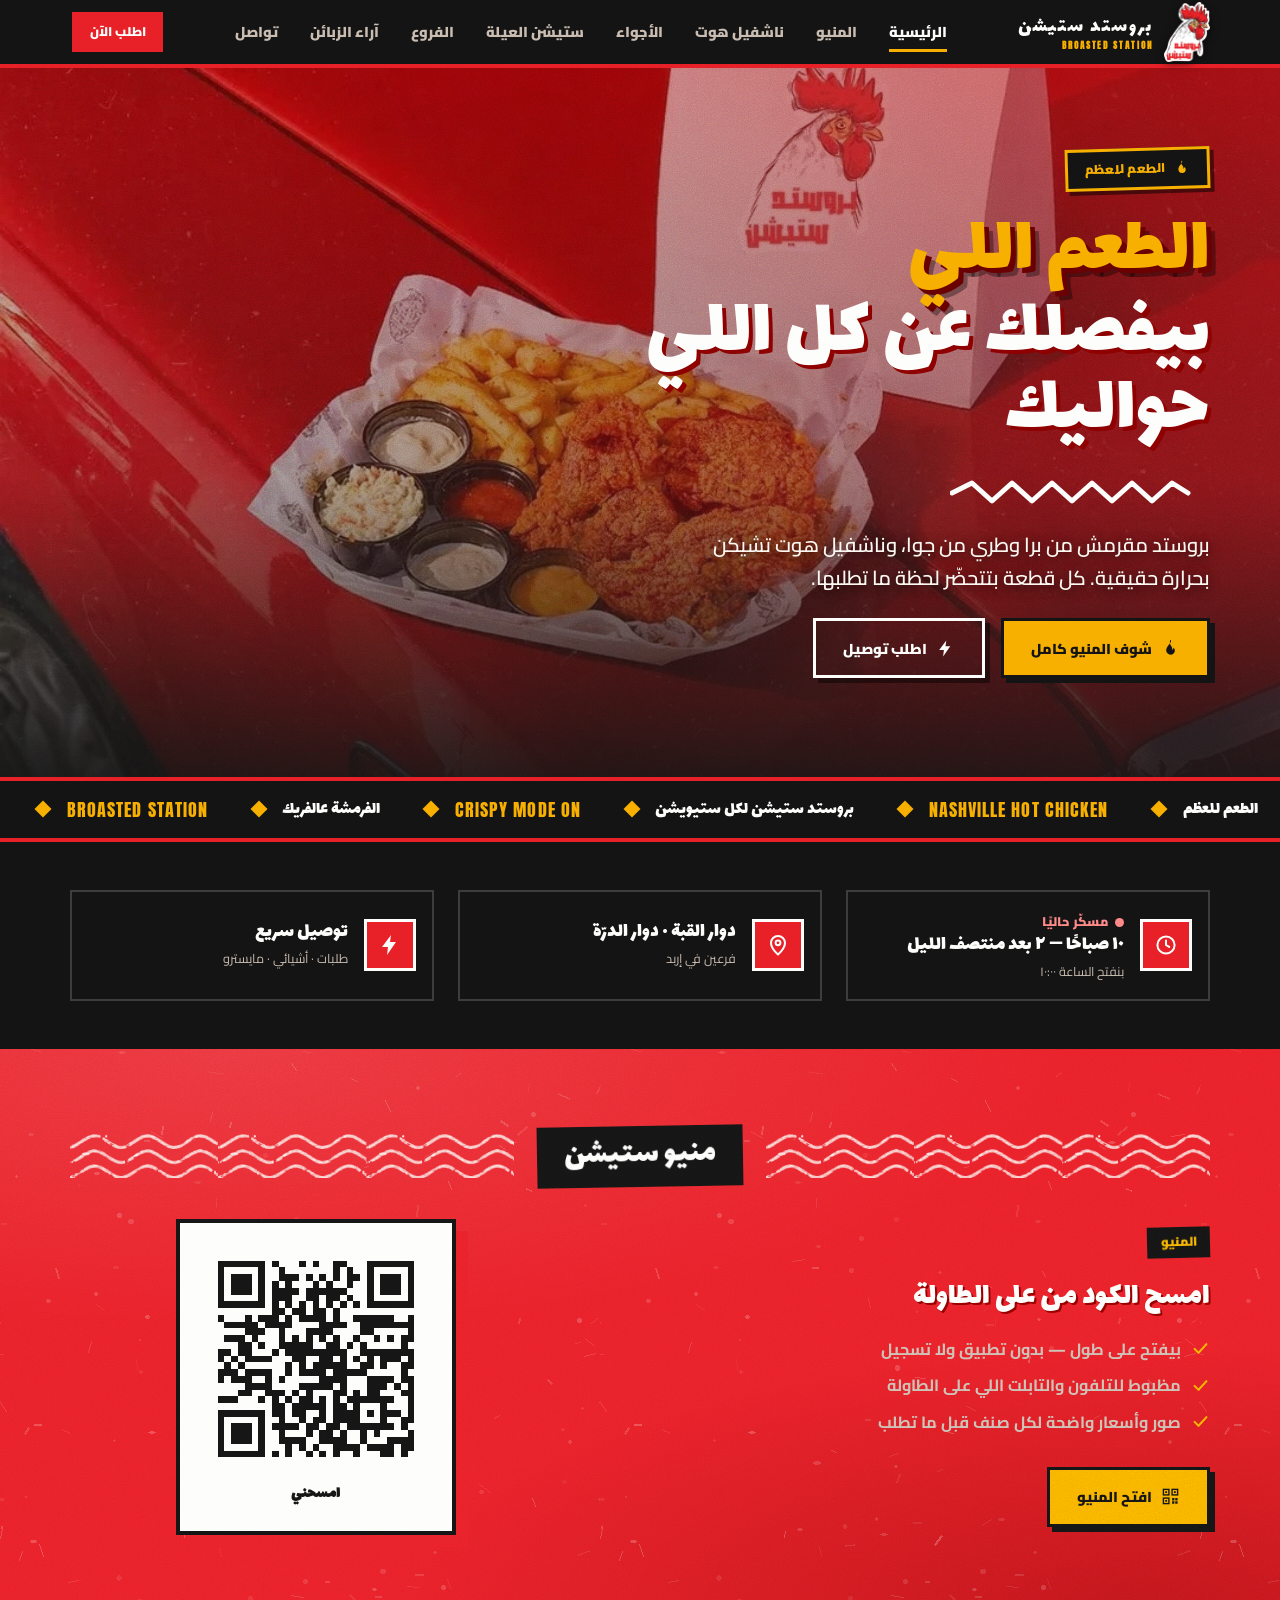
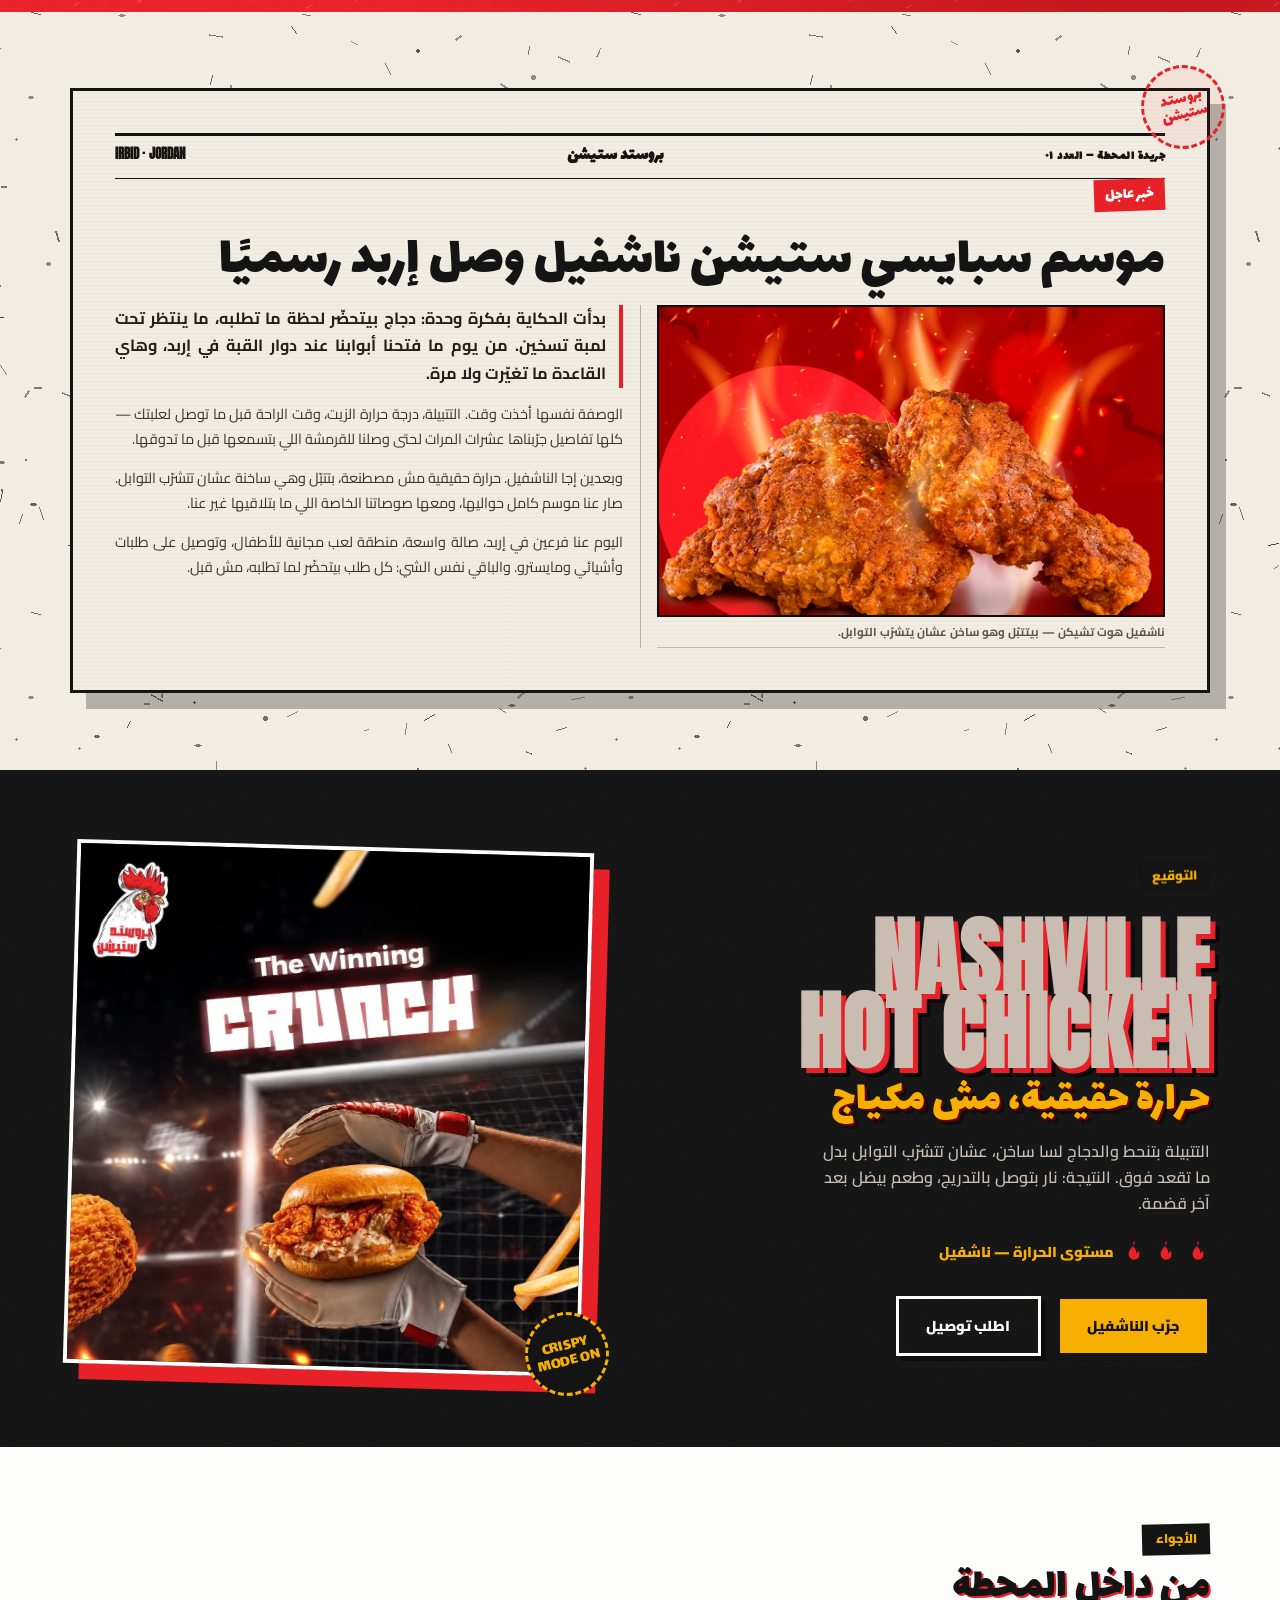
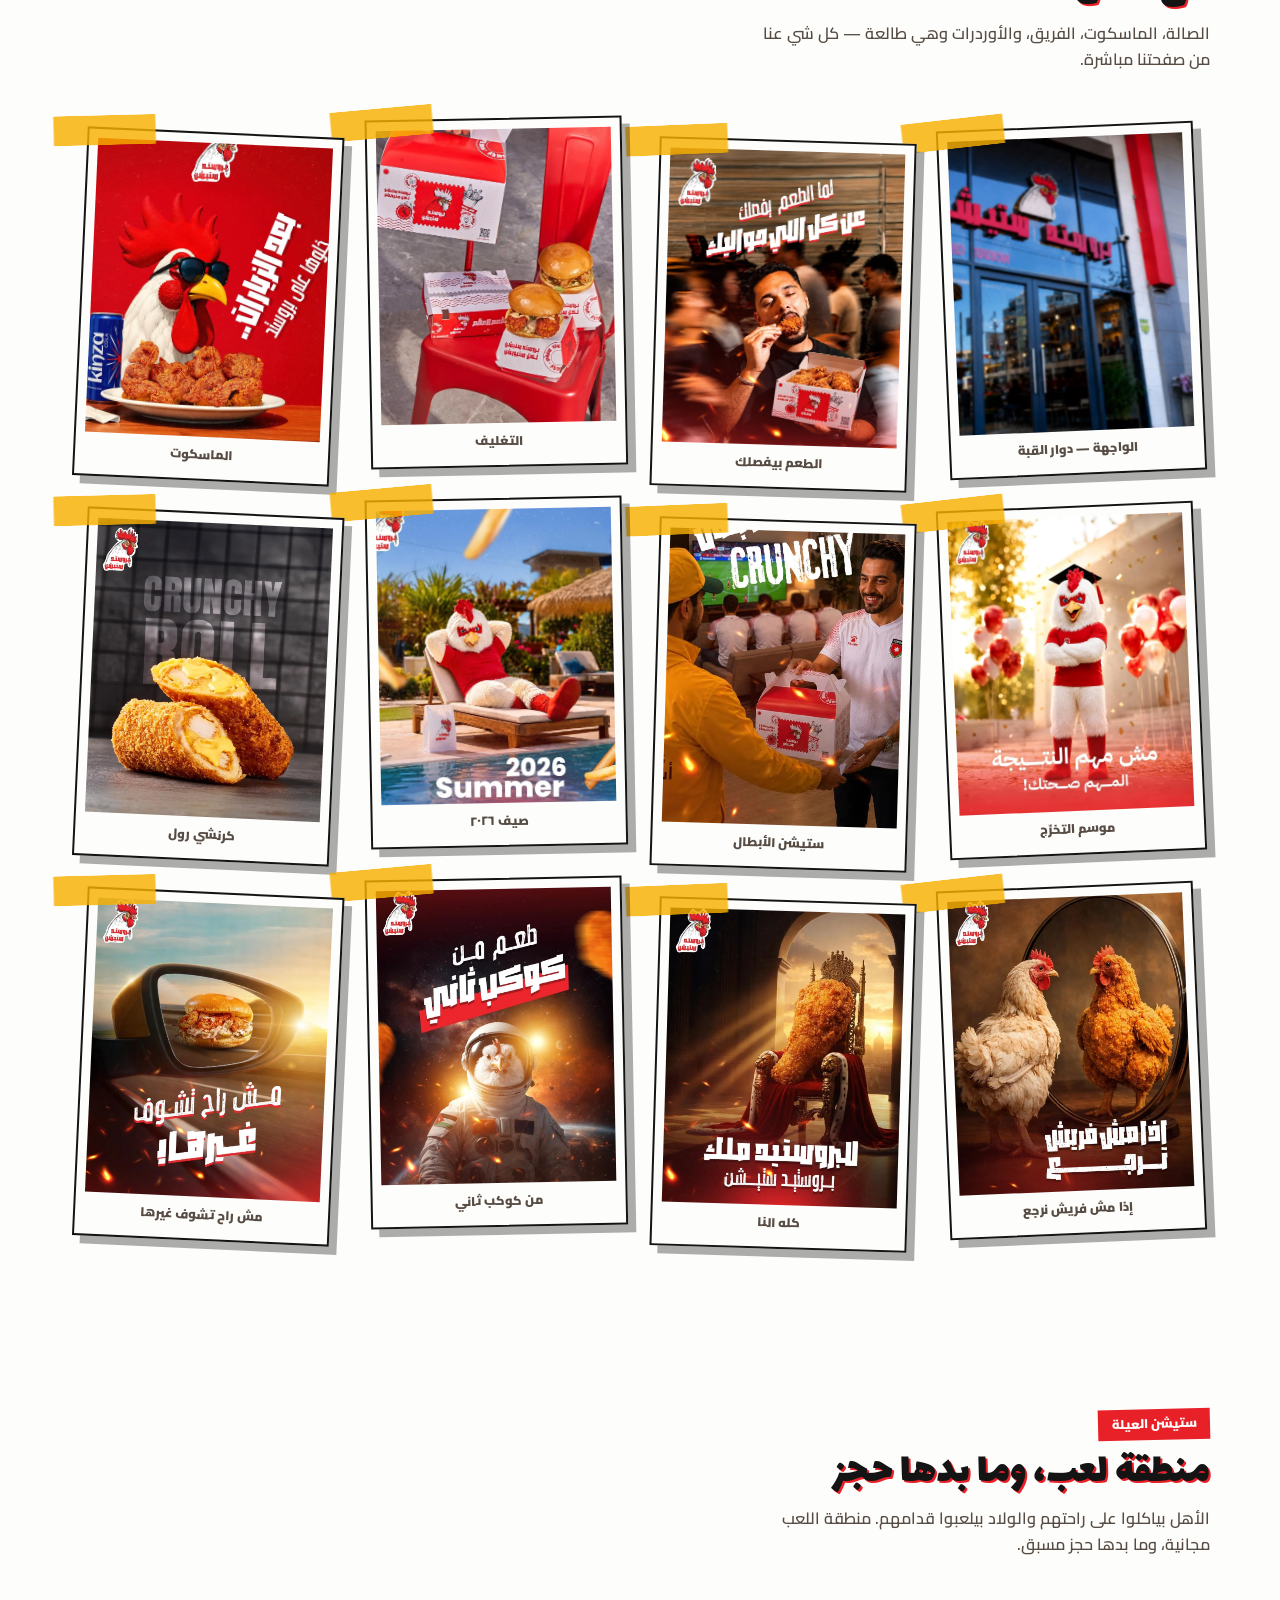
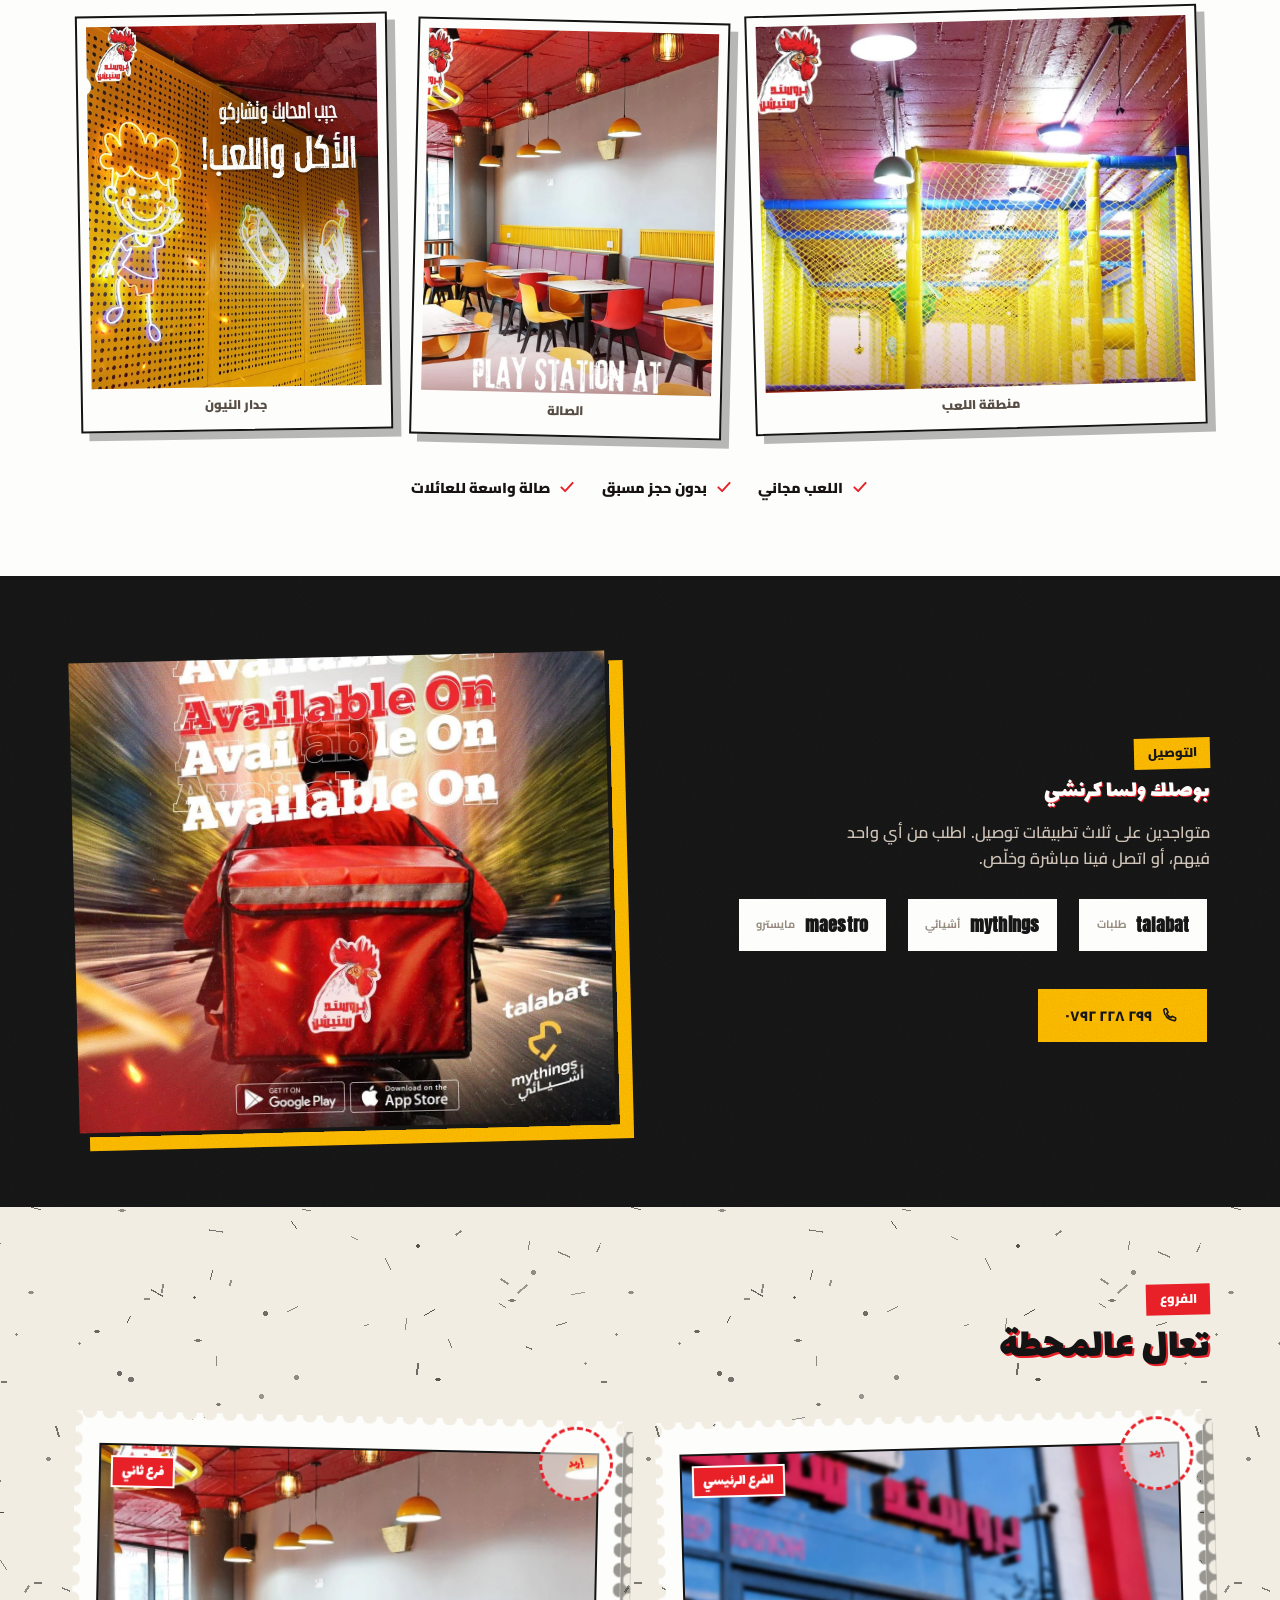
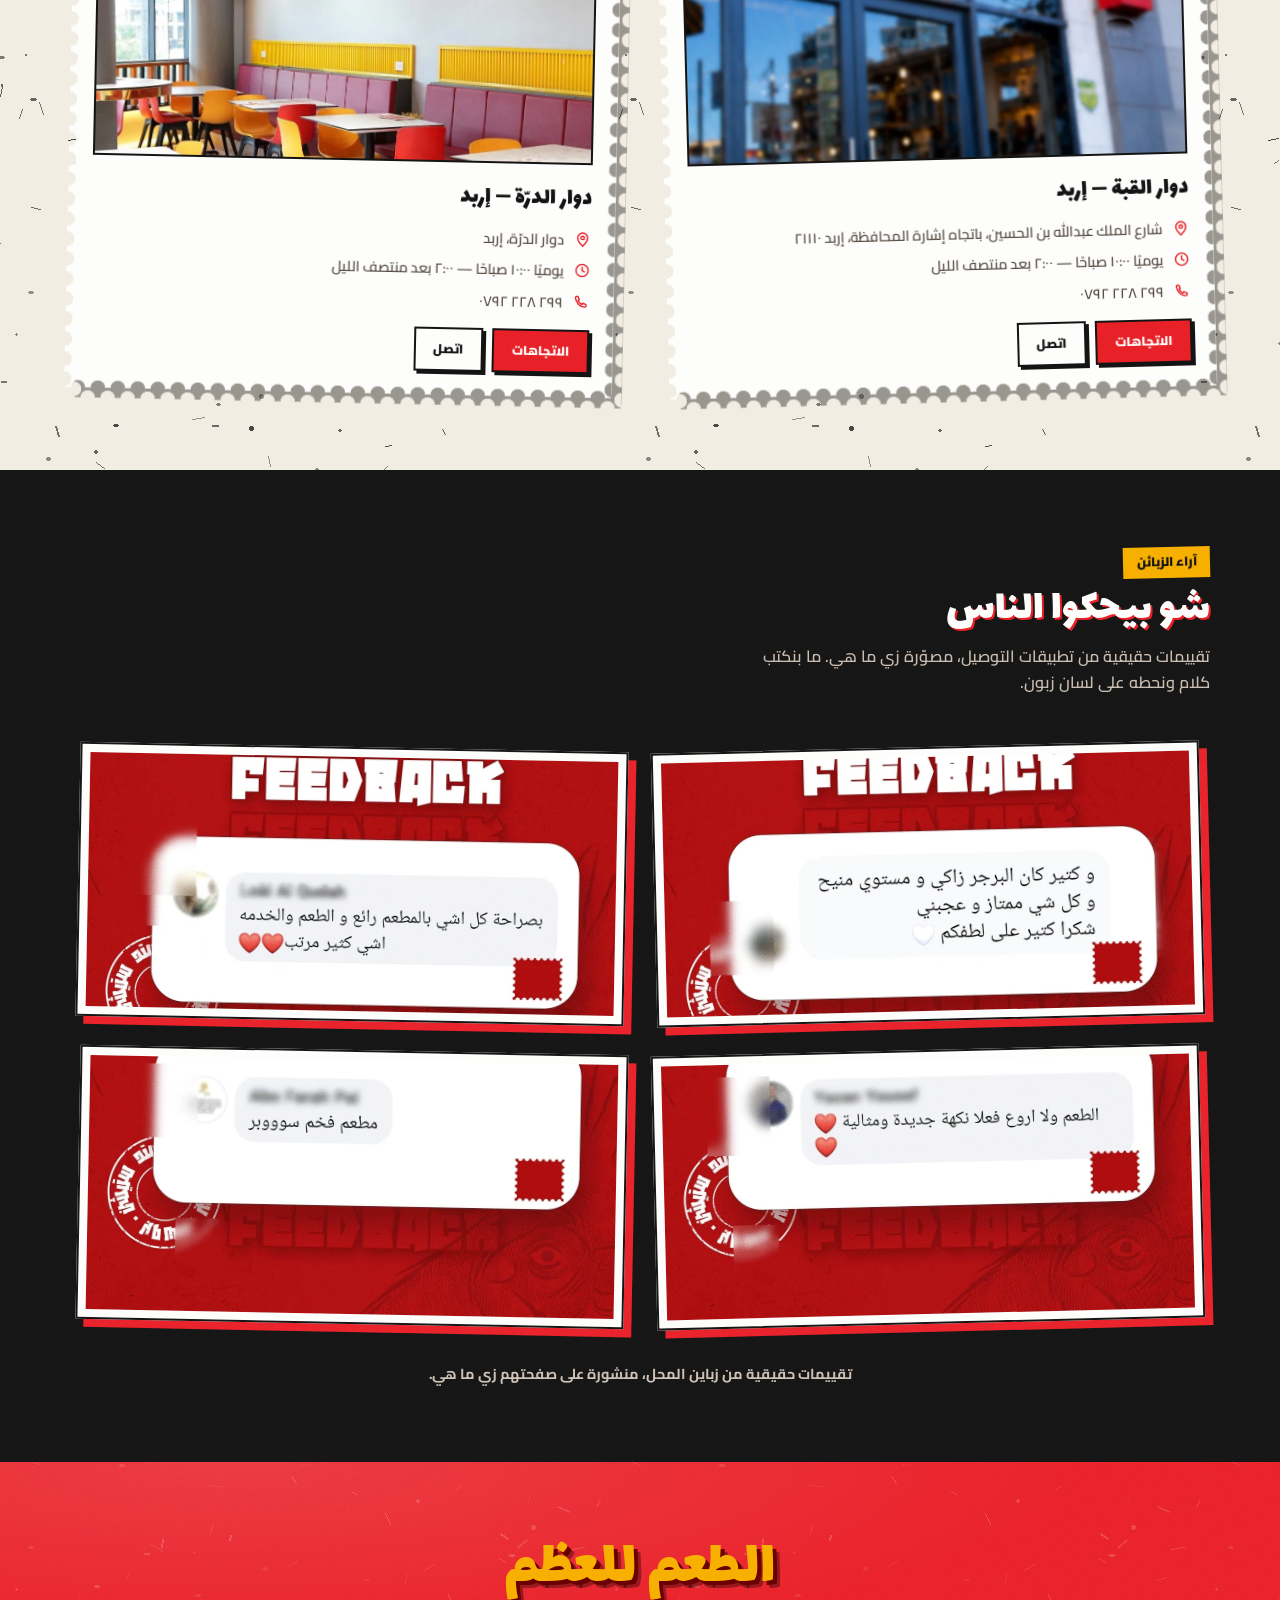
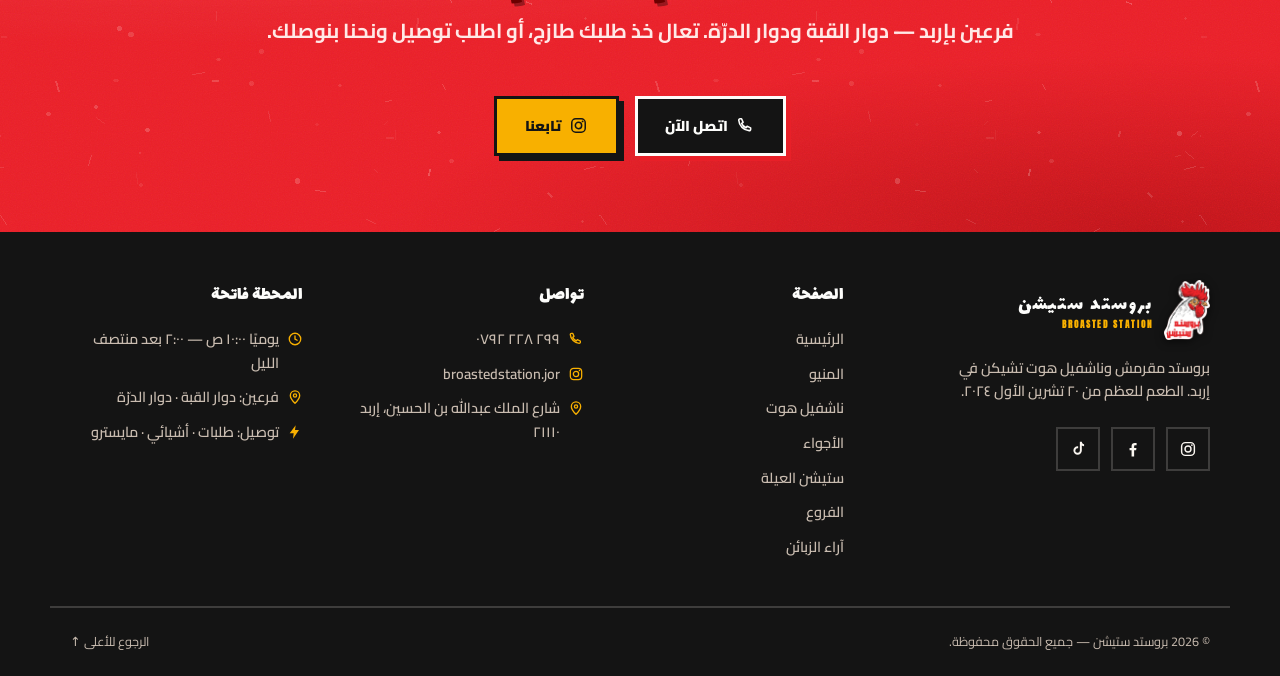
==== commit ea1efdbf: "Add files via upload" ====
--- a/index.html
+++ b/index.html
@@ -4,12 +4,12 @@
 <meta charset="UTF-8">
 <meta name="viewport" content="width=device-width,initial-scale=1,viewport-fit=cover">
 <title>بروستد ستيشن | لكل ستيويشن — إربد</title>
-<meta name="description" content="بروستد ستيشن إربد — بروستد مقرمش، ناشفل هوت تشيكن، ساندويشات وتاكو وكرانشي رول. توصيل عبر طلبات وأشيائي، أو تعال زورنا عند دوار القبة.">
+<meta name="description" content="بروستد ستيشن إربد — بروستد مقرمش، ناشفيل هوت تشيكن، ساندويشات وتاكو وكرانشي رول. توصيل عبر طلبات وأشيائي ومايسترو، أو تعال زورنا عند دوار القبة.">
 <meta property="og:type" content="restaurant.restaurant">
 <meta property="og:site_name" content="بروستد ستيشن">
 <meta property="og:title" content="بروستد ستيشن | لكل ستيويشن">
-<meta property="og:description" content="بروستد مقرمش وناشفل هوت تشيكن في إربد. توصيل عبر طلبات وأشيائي.">
-<meta property="og:image" content="assets/img/hero-bucket.webp">
+<meta property="og:description" content="بروستد مقرمش وناشفيل هوت تشيكن في إربد. توصيل عبر طلبات وأشيائي ومايسترو.">
+<meta property="og:image" content="assets/img/hero-car.webp">
 <meta property="og:locale" content="ar_AR">
 <link rel="icon" href="assets/img/logo.png">
 <!-- Fonts are self-hosted in assets/fonts and declared in css/fonts.css.
@@ -48,16 +48,17 @@
     </a>
     <nav class="nav" id="nav" aria-label="التنقل الرئيسي">
       <a href="#top" aria-current="page">الرئيسية</a>
-      <a href="#menu">المنيو</a>
-      <a href="#nashville">ناشفل هوت</a>
+      <a href="menu.html">المنيو</a>
+      <a href="#nashville">ناشفيل هوت</a>
       <a href="#wall">الأجواء</a>
+      <a href="#kids">ستيشن العيلة</a>
       <a href="#branches">الفروع</a>
-      <a href="menu.html">المنيو الرقمي</a>
+      <a href="#feedback">آراء الزبائن</a>
       <a href="#contact">تواصل</a>
-      <a href="#menu" class="btn btn--red">شوف المنيو</a>
+      <a href="menu.html" class="btn btn--red">شوف المنيو</a>
     </nav>
     <div class="hdr__cta">
-      <span class="tkt"><a href="#menu" class="btn btn--sm btn--red btn--ticket">اطلب الآن</a></span>
+      <a href="menu.html" class="btn btn--sm btn--red">اطلب الآن</a>
       <button class="burger" id="burger" aria-controls="nav" aria-expanded="false">
         <svg class="m" aria-hidden="true"><use href="#i-menu"/></svg>
         <svg class="x" aria-hidden="true"><use href="#i-x"/></svg>
@@ -72,7 +73,7 @@
 <!-- ══════════════ HERO ══════════════ -->
 <section class="hero grain" id="top">
   <div class="hero__bg">
-    <img src="assets/img/hero-bucket.webp" alt="علبة بروستد ستيشن المقرمش مع البطاطا" fetchpriority="high" width="1150" height="1268">
+    <img src="assets/img/hero-car.webp" alt="وجبة بروستد ستيشن مع الصوصات وكيس التيك أواي على كبوت سيارة حمراء" fetchpriority="high" width="1080" height="1016">
   </div>
   <div class="hero__wash" aria-hidden="true"></div>
   <div class="sparks" aria-hidden="true">
@@ -81,10 +82,8 @@
     <i style="left:71%;--d:4.2s;--x:26px"></i><i style="left:86%;--d:2.4s;--x:-16px"></i>
   </div>
 
-  <img class="hero__logo" src="assets/img/logo.png" alt="" width="120" height="156">
-
   <div class="wrap hero__in">
-    <span class="hero__kicker"><svg aria-hidden="true"><use href="#i-fire"/></svg> الطعم للعظم — إربد</span>
+    <span class="hero__kicker"><svg aria-hidden="true"><use href="#i-fire"/></svg> الطعم للعظم</span>
 
     <h1 class="poster poster--gold">
       الطعم اللي
@@ -96,10 +95,10 @@
             stroke="currentColor" stroke-width="5" stroke-linecap="round" stroke-linejoin="round"/>
     </svg>
 
-    <p class="hero__sub">بروستد مقرمش من برا وطري من جوا، وناشفل هوت تشيكن بحرارة حقيقية. كل قطعة بتتحضّر لحظة ما تطلبها.</p>
+    <p class="hero__sub">بروستد مقرمش من برا وطري من جوا، وناشفيل هوت تشيكن بحرارة حقيقية. كل قطعة بتتحضّر لحظة ما تطلبها.</p>
 
     <div class="hero__acts">
-      <a href="#menu" class="btn"><svg aria-hidden="true"><use href="#i-fire"/></svg> شوف المنيو كامل</a>
+      <a href="menu.html" class="btn"><svg aria-hidden="true"><use href="#i-fire"/></svg> شوف المنيو كامل</a>
       <a href="#delivery" class="btn btn--ghost"><svg aria-hidden="true"><use href="#i-bolt"/></svg> اطلب توصيل</a>
     </div>
   </div>
@@ -135,481 +134,40 @@
     </div>
     <div class="board__cell" data-rv>
       <span class="board__ico"><svg aria-hidden="true"><use href="#i-pin"/></svg></span>
-      <div><b>دوار القبة</b><small>شارع الملك عبدالله بن الحسين، إربد</small></div>
+      <div><b>دوار القبة · دوار الدرّة</b><small>فرعين في إربد</small></div>
     </div>
     <div class="board__cell" data-rv>
       <span class="board__ico"><svg aria-hidden="true"><use href="#i-bolt"/></svg></span>
-      <div><b>توصيل سريع</b><small>طلبات · أشيائي</small></div>
+      <div><b>توصيل سريع</b><small>طلبات · أشيائي · مايسترو</small></div>
     </div>
   </div>
 </section>
 
 <!-- ══════════════ MENU ══════════════ -->
-<section class="sec sec--paper" id="menu" aria-labelledby="menu-h">
-  <div class="wrap">
-    <div class="mtitle" data-rv style="margin-bottom:var(--s5)">
+<!-- ══════════════ DIGITAL MENU (teaser — the full menu lives in menu.html) ══ -->
+<section class="sec sec--red grain" id="menu" aria-labelledby="menu-h">
+  <div class="wrap">
+    <div class="mtitle" data-rv style="margin-bottom:var(--s6)">
       <span class="wave-rule" aria-hidden="true"></span>
       <h2 class="mtitle__tag" id="menu-h">منيو ستيشن</h2>
       <span class="wave-rule" aria-hidden="true"></span>
     </div>
-    <p class="section-lede" style="margin:0 auto var(--s7);text-align:center;font-weight:700" data-rv>
-      الأسعار بالدينار الأردني، زي ما هي على منيو المحل.<br>
-      <span style="font-weight:600">مع كل وجبة بروستد أو تندر بتختار <b>بطاطا أو رز</b> — واحد منهم، وبنفس السعر.</span>
-    </p>
-
-    <div class="tabs" role="tablist" aria-label="أقسام المنيو" id="tabs">
-      <button class="tab" role="tab" aria-selected="true" aria-controls="p-broasted-tab" id="t-broasted">وجبات بروستد</button>
-      <button class="tab" role="tab" aria-selected="false" aria-controls="p-nash-tab" id="t-nash">الناشفيل</button>
-      <button class="tab" role="tab" aria-selected="false" aria-controls="p-sand-tab" id="t-sand">ساندويش</button>
-      <button class="tab" role="tab" aria-selected="false" aria-controls="p-fries-tab" id="t-fries">فرايز</button>
-      <button class="tab" role="tab" aria-selected="false" aria-controls="p-sauce-tab" id="t-sauce">صوصات</button>
-      <button class="tab" role="tab" aria-selected="false" aria-controls="p-kids-tab" id="t-kids">أطفال ومشروبات</button>
-    </div>
-
-    <div class="menu-panels">
-    <div class="panel on" id="p-broasted-tab" role="tabpanel" aria-labelledby="t-broasted">
-      <div class="menu">
-        <article class="item" data-rv>
-          <span class="item__ghost" aria-hidden="true">BROASTED</span>
-          <div class="ticket-wrap">
-            <div class="ticket item__card"><span class="bell"><svg aria-hidden="true"><use href="#i-bell"/></svg></span>
-              <div class="item__shot"><img src="assets/img/p-broasted.png" alt="٤ قطع بروستد مع البطاطا" loading="lazy"></div>
-              <h3 class="item__name">٤ قطع بروستد</h3>
-              <p class="item__desc">وايت صوص، بطاطا أو رز، متومة، كولسلو</p>
-              <span class="item__tag">الأكثر طلبًا</span>
-              <div class="item__foot"><span class="price">3.50<span class="price__cur">د.أ</span></span></div>
-            </div>
-          </div>
-        </article>
-        <article class="item" data-rv>
-          <span class="item__ghost" aria-hidden="true">12 PCS</span>
-          <div class="ticket-wrap">
-            <div class="ticket item__card">
-              <div class="item__shot"><img src="assets/img/p-broasted.png" alt="١٢ قطعة بروستد" loading="lazy"></div>
-              <h3 class="item__name">١٢ قطعة بروستد</h3>
-              <p class="item__desc">وايت صوص، بطاطا أو رز، متومة، كولسلو</p>
-              
-              <div class="item__foot"><span class="price">9.50<span class="price__cur">د.أ</span></span></div>
-            </div>
-          </div>
-        </article>
-        <article class="item" data-rv>
-          <span class="item__ghost" aria-hidden="true">16 PCS</span>
-          <div class="ticket-wrap">
-            <div class="ticket item__card">
-              <div class="item__shot"><img src="assets/img/p-broasted.png" alt="١٦ قطعة بروستد" loading="lazy"></div>
-              <h3 class="item__name">١٦ قطعة بروستد</h3>
-              <p class="item__desc">٤ وايت صوص، بطاطا أو رز، ٤ كولسلو، متومة</p>
-              
-              <div class="item__foot"><span class="price">12.00<span class="price__cur">د.أ</span></span></div>
-            </div>
-          </div>
-        </article>
-        <article class="item" data-rv>
-          <span class="item__ghost" aria-hidden="true">FAMILY</span>
-          <div class="ticket-wrap">
-            <div class="ticket item__card">
-              <div class="item__shot"><img src="assets/img/p-broasted.png" alt="٢٠ قطعة بروستد فاميلي" loading="lazy"></div>
-              <h3 class="item__name">٢٠ قطعة بروستد</h3>
-              <p class="item__desc">فاميلي — وايت صوص، بطاطا أو رز، متومة، كولسلو</p>
-              <span class="item__tag">فاميلي</span>
-              <div class="item__foot"><span class="price">15.00<span class="price__cur">د.أ</span></span></div>
-            </div>
-          </div>
-        </article>
-        <article class="item" data-rv>
-          <span class="item__ghost" aria-hidden="true">TENDERS</span>
-          <div class="ticket-wrap">
-            <div class="ticket item__card">
-              <div class="item__shot"><img src="assets/img/p-tenders.png" alt="٥ قطع تندر" loading="lazy"></div>
-              <h3 class="item__name">٥ قطع تندر</h3>
-              <p class="item__desc">صوص، بطاطا أو رز</p>
-              
-              <div class="item__foot"><span class="price">3.50<span class="price__cur">د.أ</span></span></div>
-            </div>
-          </div>
-        </article>
-        <article class="item" data-rv>
-          <span class="item__ghost" aria-hidden="true">TENDERS</span>
-          <div class="ticket-wrap">
-            <div class="ticket item__card">
-              <div class="item__shot"><img src="assets/img/p-tenders.png" alt="١٢ قطعة تندر" loading="lazy"></div>
-              <h3 class="item__name">١٢ قطعة تندر</h3>
-              <p class="item__desc">٦ صوص، بطاطا أو رز</p>
-              
-              <div class="item__foot"><span class="price">7.75<span class="price__cur">د.أ</span></span></div>
-            </div>
-          </div>
-        </article>
-      </div>
-    </div>
-    <div class="panel" id="p-nash-tab" role="tabpanel" aria-labelledby="t-nash" hidden>
-      <div class="heat" data-rv>
-        <span class="heat__label">درجة حرارة الناشفيل</span>
-        <span class="heat__step"><span class="heat__bars"><i class="on"></i><i></i><i></i><i></i></span>١</span>
-        <span class="heat__step"><span class="heat__bars"><i class="on"></i><i class="on"></i><i></i><i></i></span>٢</span>
-        <span class="heat__step"><span class="heat__bars"><i class="on"></i><i class="on"></i><i class="on"></i><i></i></span>٣</span>
-        <span class="heat__step"><span class="heat__bars"><i class="on"></i><i class="on"></i><i class="on"></i><i class="on"></i></span>٤</span>
-      </div>
-      <div class="menu">
-        <article class="item" data-rv>
-          <span class="item__ghost" aria-hidden="true">NASHVILLE</span>
-          <div class="ticket-wrap">
-            <div class="ticket item__card"><span class="bell"><svg aria-hidden="true"><use href="#i-bell"/></svg></span>
-              <div class="item__shot"><img src="assets/img/p-nash-broasted.png" alt="٤ قطع بروستد ناشفيل" loading="lazy"></div>
-              <h3 class="item__name">٤ قطع بروستد ناشفيل</h3>
-              <p class="item__desc">وايت صوص، بطاطا أو رز، متومة، كولسلو</p>
-              <span class="item__tag item__tag--hot">حار</span>
-              <div class="item__foot"><span class="price">4.25<span class="price__cur">د.أ</span></span></div>
-            </div>
-          </div>
-        </article>
-        <article class="item" data-rv>
-          <span class="item__ghost" aria-hidden="true">12 PCS</span>
-          <div class="ticket-wrap">
-            <div class="ticket item__card">
-              <div class="item__shot"><img src="assets/img/p-nash-broasted.png" alt="١٢ قطعة بروستد ناشفيل" loading="lazy"></div>
-              <h3 class="item__name">١٢ قطعة بروستد ناشفيل</h3>
-              <p class="item__desc">وايت صوص، بطاطا أو رز، متومة، كولسلو</p>
-              <span class="item__tag item__tag--hot">حار</span>
-              <div class="item__foot"><span class="price">11.25<span class="price__cur">د.أ</span></span></div>
-            </div>
-          </div>
-        </article>
-        <article class="item" data-rv>
-          <span class="item__ghost" aria-hidden="true">TENDERS</span>
-          <div class="ticket-wrap">
-            <div class="ticket item__card">
-              <div class="item__shot"><img src="assets/img/p-nash-tenders.png" alt="٥ قطع تندر ناشفيل" loading="lazy"></div>
-              <h3 class="item__name">٥ قطع تندر ناشفيل</h3>
-              <p class="item__desc">٢ صوص، بطاطا أو رز</p>
-              <span class="item__tag item__tag--hot">حار</span>
-              <div class="item__foot"><span class="price">4.25<span class="price__cur">د.أ</span></span></div>
-            </div>
-          </div>
-        </article>
-        <article class="item" data-rv>
-          <span class="item__ghost" aria-hidden="true">10 PCS</span>
-          <div class="ticket-wrap">
-            <div class="ticket item__card">
-              <div class="item__shot"><img src="assets/img/p-nash-tenders.png" alt="١٠ قطع تندر ناشفيل" loading="lazy"></div>
-              <h3 class="item__name">١٠ قطعة تندر ناشفيل</h3>
-              <p class="item__desc">٢ صوص، بطاطا أو رز</p>
-              <span class="item__tag item__tag--hot">حار</span>
-              <div class="item__foot"><span class="price">8.00<span class="price__cur">د.أ</span></span></div>
-            </div>
-          </div>
-        </article>
-      </div>
-    </div>
-    <div class="panel" id="p-sand-tab" role="tabpanel" aria-labelledby="t-sand" hidden>
-      <div class="menu">
-        <article class="item" data-rv>
-          <span class="item__ghost" aria-hidden="true">CRISPY</span>
-          <div class="ticket-wrap">
-            <div class="ticket item__card"><span class="bell"><svg aria-hidden="true"><use href="#i-bell"/></svg></span>
-              <div class="item__shot"><img src="assets/img/p-crispy.png" alt="ساندويش ستيشن كرسبي" loading="lazy"></div>
-              <h3 class="item__name">ستيشن كرسبي</h3>
-              <p class="item__desc">ستيشن صوص، مخلل، تشكن، شيدر صوص، خس</p>
-              
-              <div class="item__foot"><span class="price"><small>ساندويش</small>2.50</span><span class="price price--bare"><small>وجبة</small>3.50</span></div>
-            </div>
-          </div>
-        </article>
-        <article class="item" data-rv>
-          <span class="item__ghost" aria-hidden="true">DYNAMITE</span>
-          <div class="ticket-wrap">
-            <div class="ticket item__card">
-              <div class="item__shot"><img src="assets/img/p-dynamite-b.png" alt="ساندويش داينمت ستيشن" loading="lazy"></div>
-              <h3 class="item__name">داينمت ستيشن</h3>
-              <p class="item__desc">صوص داينمت، مخلل، تشكن، شيدر صوص</p>
-              
-              <div class="item__foot"><span class="price"><small>ساندويش</small>2.50</span><span class="price price--bare"><small>وجبة</small>3.50</span></div>
-            </div>
-          </div>
-        </article>
-        <article class="item" data-rv>
-          <span class="item__ghost" aria-hidden="true">CHEEZER</span>
-          <div class="ticket-wrap">
-            <div class="ticket item__card">
-              <div class="item__shot"><img src="assets/img/p-cheezer.png" alt="ساندويش تشيز ستيشن ناشفيل" loading="lazy"></div>
-              <h3 class="item__name">تشيز ستيشن ناشفيل</h3>
-              <p class="item__desc">ستيشن صوص، مخلل، تشكن، شيدر صوص، تشيز</p>
-              <span class="item__tag item__tag--hot">حار</span>
-              <div class="item__foot"><span class="price"><small>ساندويش</small>3.00</span><span class="price price--bare"><small>وجبة</small>4.00</span></div>
-            </div>
-          </div>
-        </article>
-        <article class="item" data-rv>
-          <span class="item__ghost" aria-hidden="true">NASHVILLE</span>
-          <div class="ticket-wrap">
-            <div class="ticket item__card">
-              <div class="item__shot"><img src="assets/img/p-nashville-b.png" alt="ساندويش ستيشن ناشفل" loading="lazy"></div>
-              <h3 class="item__name">ستيشن ناشفل</h3>
-              <p class="item__desc">ستيشن صوص، مخلل، تشكن، كولسلو</p>
-              <span class="item__tag item__tag--hot">حار</span>
-              <div class="item__foot"><span class="price"><small>ساندويش</small>3.00</span><span class="price price--bare"><small>وجبة</small>4.00</span></div>
-            </div>
-          </div>
-        </article>
-        <article class="item" data-rv>
-          <span class="item__ghost" aria-hidden="true">WRAP</span>
-          <div class="ticket-wrap">
-            <div class="ticket item__card">
-              <div class="item__shot"><img src="assets/img/p-soon.png" alt="ستيشن راب" loading="lazy"></div>
-              <h3 class="item__name">ستيشن راب</h3>
-              <p class="item__desc">ستيشن صوص، خس، تشيز صوص، مخلل</p>
-              
-              <div class="item__foot"><span class="price"><small>ساندويش</small>2.25</span><span class="price price--bare"><small>وجبة</small>3.25</span></div>
-            </div>
-          </div>
-        </article>
-        <article class="item" data-rv>
-          <span class="item__ghost" aria-hidden="true">WRAP</span>
-          <div class="ticket-wrap">
-            <div class="ticket item__card">
-              <div class="item__shot"><img src="assets/img/p-soon.png" alt="ناشفيل راب" loading="lazy"></div>
-              <h3 class="item__name">ناشفيل راب</h3>
-              <p class="item__desc">ستيشن صوص، مخلل، خس، ناشفيل تشكن، باربكيو صوص</p>
-              <span class="item__tag item__tag--hot">حار</span>
-              <div class="item__foot"><span class="price"><small>ساندويش</small>2.50</span><span class="price price--bare"><small>وجبة</small>3.50</span></div>
-            </div>
-          </div>
-        </article>
-        <article class="item" data-rv>
-          <span class="item__ghost" aria-hidden="true">ROLL</span>
-          <div class="ticket-wrap">
-            <div class="ticket item__card"><span class="bell"><svg aria-hidden="true"><use href="#i-bell"/></svg></span>
-              <div class="item__shot"><img src="assets/img/p-crunchyroll.png" alt="كرنشي رول" loading="lazy"></div>
-              <h3 class="item__name">كرنشي رول</h3>
-              <p class="item__desc">رول ذهبي مقرمش، محشو دجاج ومزيج جبنة كريمية</p>
-              <span class="item__tag">A Crunch That Talks Back</span>
-              <div class="item__foot"><span class="price">2.25<span class="price__cur">د.أ</span></span></div>
-            </div>
-          </div>
-        </article>
-        <article class="item" data-rv>
-          <span class="item__ghost" aria-hidden="true">LOADED</span>
-          <div class="ticket-wrap">
-            <div class="ticket item__card">
-              <div class="item__shot"><img src="assets/img/p-stationfries.png" alt="ستيشن فرايز" loading="lazy"></div>
-              <h3 class="item__name">ستيشن فرايز</h3>
-              <p class="item__desc">تشكن ناشفيل، شيدر صوص، ستيشن صوص، مخلل، وافل فرايز</p>
-              <span class="item__tag item__tag--hot">حار</span>
-              <div class="item__foot"><span class="price">3.50<span class="price__cur">د.أ</span></span></div>
-            </div>
-          </div>
-        </article>
-      </div>
-    </div>
-    <div class="panel" id="p-fries-tab" role="tabpanel" aria-labelledby="t-fries" hidden>
-      <div class="menu">
-        <article class="item" data-rv>
-          <span class="item__ghost" aria-hidden="true">WEDGES</span>
-          <div class="ticket-wrap">
-            <div class="ticket item__card"><span class="bell"><svg aria-hidden="true"><use href="#i-bell"/></svg></span>
-              <div class="item__shot"><img src="assets/img/p-wedges.png" alt="بطاطا ودجز" loading="lazy"></div>
-              <h3 class="item__name">بطاطا ودجز</h3>
-              <p class="item__desc">ودجز ذهبية بقشرتها</p>
-              
-              <div class="item__foot"><span class="price">1.75<span class="price__cur">د.أ</span></span></div>
-            </div>
-          </div>
-        </article>
-        <article class="item" data-rv>
-          <span class="item__ghost" aria-hidden="true">STEAK</span>
-          <div class="ticket-wrap">
-            <div class="ticket item__card">
-              <div class="item__shot"><img src="assets/img/p-steakfries.png" alt="ستيك فرايز" loading="lazy"></div>
-              <h3 class="item__name">ستيك فرايز</h3>
-              <p class="item__desc">أصابع بطاطا عريضة</p>
-              
-              <div class="item__foot"><span class="price">1.00<span class="price__cur">د.أ</span></span></div>
-            </div>
-          </div>
-        </article>
-        <article class="item" data-rv>
-          <span class="item__ghost" aria-hidden="true">WAFFLE</span>
-          <div class="ticket-wrap">
-            <div class="ticket item__card"><span class="bell"><svg aria-hidden="true"><use href="#i-bell"/></svg></span>
-              <div class="item__shot"><img src="assets/img/p-waffle.png" alt="وفل فرايز" loading="lazy"></div>
-              <h3 class="item__name">وفل فرايز</h3>
-              <p class="item__desc">شبكة مقرمشة بتمسك الصوص</p>
-              
-              <div class="item__foot"><span class="price">1.75<span class="price__cur">د.أ</span></span></div>
-            </div>
-          </div>
-        </article>
-        <article class="item" data-rv>
-          <span class="item__ghost" aria-hidden="true">CURLY</span>
-          <div class="ticket-wrap">
-            <div class="ticket item__card"><span class="bell"><svg aria-hidden="true"><use href="#i-bell"/></svg></span>
-              <div class="item__shot"><img src="assets/img/p-curly.png" alt="كيرلي فرايز" loading="lazy"></div>
-              <h3 class="item__name">كيرلي فرايز</h3>
-              <p class="item__desc">لفّات متبّلة</p>
-              
-              <div class="item__foot"><span class="price">1.75<span class="price__cur">د.أ</span></span></div>
-            </div>
-          </div>
-        </article>
-      </div>
-    </div>
-    <div class="panel" id="p-sauce-tab" role="tabpanel" aria-labelledby="t-sauce" hidden>
-      <div class="menu">
-        <article class="item" data-rv>
-          <span class="item__ghost" aria-hidden="true">TARTAR</span>
-          <div class="ticket-wrap">
-            <div class="ticket item__card">
-              <div class="item__shot"><img src="assets/img/p-tartar.png" alt="تارتر صوص" loading="lazy"></div>
-              <h3 class="item__name">تارتر صوص</h3>
-              <p class="item__desc"></p>
-              
-              <div class="item__foot"><span class="price">0.25<span class="price__cur">د.أ</span></span></div>
-            </div>
-          </div>
-        </article>
-        <article class="item" data-rv>
-          <span class="item__ghost" aria-hidden="true">DYNAMITE</span>
-          <div class="ticket-wrap">
-            <div class="ticket item__card">
-              <div class="item__shot"><img src="assets/img/p-dynamite.png" alt="داينمت صوص" loading="lazy"></div>
-              <h3 class="item__name">داينمت صوص</h3>
-              <p class="item__desc">كريمي حار وحلو قليلًا</p>
-              
-              <div class="item__foot"><span class="price">0.25<span class="price__cur">د.أ</span></span></div>
-            </div>
-          </div>
-        </article>
-        <article class="item" data-rv>
-          <span class="item__ghost" aria-hidden="true">SECRET</span>
-          <div class="ticket-wrap">
-            <div class="ticket item__card">
-              <div class="item__shot"><img src="assets/img/p-secret.png" alt="سيكرت صوص" loading="lazy"></div>
-              <h3 class="item__name">سيكرت صوص</h3>
-              <p class="item__desc">خلطة سرية خاصة فينا</p>
-              <span class="item__tag">Signature</span>
-              <div class="item__foot"><span class="price">0.25<span class="price__cur">د.أ</span></span></div>
-            </div>
-          </div>
-        </article>
-        <article class="item" data-rv>
-          <span class="item__ghost" aria-hidden="true">CHILI</span>
-          <div class="ticket-wrap">
-            <div class="ticket item__card">
-              <div class="item__shot"><img src="assets/img/p-chili.png" alt="تشيلي صوص" loading="lazy"></div>
-              <h3 class="item__name">تشيلي صوص</h3>
-              <p class="item__desc"></p>
-              
-              <div class="item__foot"><span class="price">0.25<span class="price__cur">د.أ</span></span></div>
-            </div>
-          </div>
-        </article>
-        <article class="item" data-rv>
-          <span class="item__ghost" aria-hidden="true">MAPLE</span>
-          <div class="ticket-wrap">
-            <div class="ticket item__card">
-              <div class="item__shot"><img src="assets/img/p-maple.png" alt="مايبل سيروب" loading="lazy"></div>
-              <h3 class="item__name">مايبل سيروب</h3>
-              <p class="item__desc"></p>
-              
-              <div class="item__foot"><span class="price">0.50<span class="price__cur">د.أ</span></span></div>
-            </div>
-          </div>
-        </article>
-        <article class="item" data-rv>
-          <span class="item__ghost" aria-hidden="true">CHEDDAR</span>
-          <div class="ticket-wrap">
-            <div class="ticket item__card">
-              <div class="item__shot"><img src="assets/img/p-cheddar.png" alt="شيدر صوص" loading="lazy"></div>
-              <h3 class="item__name">شيدر صوص</h3>
-              <p class="item__desc">كريمي غني بنكهة الجبن</p>
-              
-              <div class="item__foot"><span class="price">0.40<span class="price__cur">د.أ</span></span></div>
-            </div>
-          </div>
-        </article>
-        <article class="item" data-rv>
-          <span class="item__ghost" aria-hidden="true">HONEY</span>
-          <div class="ticket-wrap">
-            <div class="ticket item__card">
-              <div class="item__shot"><img src="assets/img/p-honey.png" alt="هني ماسترد" loading="lazy"></div>
-              <h3 class="item__name">هني ماسترد</h3>
-              <p class="item__desc">حلاوة العسل مع لذعة الخردل</p>
-              
-              <div class="item__foot"><span class="price">0.25<span class="price__cur">د.أ</span></span></div>
-            </div>
-          </div>
-        </article>
-        <article class="item" data-rv>
-          <span class="item__ghost" aria-hidden="true">SLAW</span>
-          <div class="ticket-wrap">
-            <div class="ticket item__card">
-              <div class="item__shot"><img src="assets/img/p-coleslaw.png" alt="كولسلو جانبي" loading="lazy"></div>
-              <h3 class="item__name">كولسلو جانبي</h3>
-              <p class="item__desc">خضار طازجة وصلصة كريمية</p>
-              
-              <div class="item__foot"><span class="price">1.00<span class="price__cur">د.أ</span></span></div>
-            </div>
-          </div>
-        </article>
-      </div>
-    </div>
-    <div class="panel" id="p-kids-tab" role="tabpanel" aria-labelledby="t-kids" hidden>
-      <div class="menu">
-        <article class="item" data-rv>
-          <span class="item__ghost" aria-hidden="true">NUGGETS</span>
-          <div class="ticket-wrap">
-            <div class="ticket item__card">
-              <div class="item__shot"><img src="assets/img/p-broasted.png" alt="نجت ٦ قطع" loading="lazy"></div>
-              <h3 class="item__name">نجت ٦ قطع</h3>
-              <p class="item__desc">بطاطا، صوص، عصير</p>
-              
-              <div class="item__foot"><span class="price">2.50<span class="price__cur">د.أ</span></span></div>
-            </div>
-          </div>
-        </article>
-        <article class="item" data-rv>
-          <span class="item__ghost" aria-hidden="true">KIDS</span>
-          <div class="ticket-wrap">
-            <div class="ticket item__card">
-              <div class="item__shot"><img src="assets/img/p-crispy.png" alt="كيدز ستيشن" loading="lazy"></div>
-              <h3 class="item__name">كيدز ستيشن</h3>
-              <p class="item__desc">برجر، عصير، بطاطا</p>
-              
-              <div class="item__foot"><span class="price">2.50<span class="price__cur">د.أ</span></span></div>
-            </div>
-          </div>
-        </article>
-        <article class="item" data-rv>
-          <span class="item__ghost" aria-hidden="true">SODA</span>
-          <div class="ticket-wrap">
-            <div class="ticket item__card">
-              <div class="item__shot"><img src="assets/img/p-chili.png" alt="مشروب غازي" loading="lazy"></div>
-              <h3 class="item__name">مشروب غازي</h3>
-              <p class="item__desc"></p>
-              
-              <div class="item__foot"><span class="price">0.40<span class="price__cur">د.أ</span></span></div>
-            </div>
-          </div>
-        </article>
-        <article class="item" data-rv>
-          <span class="item__ghost" aria-hidden="true">WATER</span>
-          <div class="ticket-wrap">
-            <div class="ticket item__card">
-              <div class="item__shot"><img src="assets/img/p-tartar.png" alt="مياه" loading="lazy"></div>
-              <h3 class="item__name">مياه</h3>
-              <p class="item__desc"></p>
-              
-              <div class="item__foot"><span class="price">0.25<span class="price__cur">د.أ</span></span></div>
-            </div>
-          </div>
-        </article>
-      </div>
-    </div>
-    </div>
-
-    <p class="menu__note" data-rv>ساعات العمل ١٠:٠٠ صباحًا — ٢:٠٠ بعد منتصف الليل · توصيل عبر طلبات وأشيائي</p>
-    <p class="menu__more" data-rv><a href="menu.html" class="btn btn--red"><svg aria-hidden="true"><use href="#i-qr"/></svg> افتح المنيو الرقمي</a></p>
+    <div class="qr">
+      <div data-rv>
+        <span class="head__eye">المنيو</span>
+        <p class="qr__lead poster poster--white" style="text-shadow:.05em .05em 0 var(--oxblood)">امسح الكود من على الطاولة</p>
+        <ul>
+          <li><svg aria-hidden="true"><use href="#i-check"/></svg> بيفتح على طول — بدون تطبيق ولا تسجيل</li>
+          <li><svg aria-hidden="true"><use href="#i-check"/></svg> مظبوط للتلفون والتابلت اللي على الطاولة</li>
+          <li><svg aria-hidden="true"><use href="#i-check"/></svg> صور وأسعار واضحة لكل صنف قبل ما تطلب</li>
+        </ul>
+        <div class="qr__acts"><a href="menu.html" class="btn"><svg aria-hidden="true"><use href="#i-qr"/></svg> افتح المنيو</a></div>
+      </div>
+      <a class="qr__card" href="menu.html" data-rv>
+        <img src="assets/img/qr.svg" alt="رمز QR بيفتح المنيو لبروستد ستيشن" width="240" height="240" loading="lazy">
+        <b>امسحني</b>
+      </a>
+    </div>
   </div>
 </section>
 
@@ -625,17 +183,17 @@
       </div>
 
       <span class="news__flag">خبر عاجل</span>
-      <h2 id="news-h" class="news__head poster poster--ink poster--flat">موسم سبايسي ستيشن ناشفل وصل إربد رسميًا</h2>
+      <h2 id="news-h" class="news__head poster poster--ink poster--flat">موسم سبايسي ستيشن ناشفيل وصل إربد رسميًا</h2>
 
       <div class="news__body">
         <figure class="news__fig">
-          <img src="assets/img/newspaper.webp" alt="طبق ناشفل هوت تشيكن مع البطاطا" loading="lazy" width="1080" height="1148">
-          <figcaption>ناشفل هوت تشيكن — بيتتبّل وهو ساخن عشان يتشرّب التوابل.</figcaption>
+          <img src="assets/img/newspaper.webp" alt="ناشفيل هوت تشيكن من بروستد ستيشن" loading="lazy" width="1100" height="673">
+          <figcaption>ناشفيل هوت تشيكن — بيتتبّل وهو ساخن عشان يتشرّب التوابل.</figcaption>
         </figure>
         <p>بدأت الحكاية بفكرة وحدة: دجاج بيتحضّر لحظة ما تطلبه، ما ينتظر تحت لمبة تسخين. من يوم ما فتحنا أبوابنا عند دوار القبة في إربد، وهاي القاعدة ما تغيّرت ولا مرة.</p>
         <p>الوصفة نفسها أخذت وقت. التتبيلة، درجة حرارة الزيت، وقت الراحة قبل ما توصل لعلبتك — كلها تفاصيل جرّبناها عشرات المرات لحتى وصلنا للقرمشة اللي بتسمعها قبل ما تدوقها.</p>
-        <p>وبعدين إجا الناشفل. حرارة حقيقية مش مصطنعة، بتتبّل وهي ساخنة عشان تتشرّب التوابل. صار عنا موسم كامل حواليها، ومعها صوصاتنا الخاصة اللي ما بتلاقيها غير عنا.</p>
-        <p>اليوم عنا فرعين في إربد، صالة واسعة، منطقة لعب مجانية للأطفال، وتوصيل على طلبات وأشيائي. والباقي نفس الشي: كل طلب بيتحضّر لما تطلبه، مش قبل.</p>
+        <p>وبعدين إجا الناشفيل. حرارة حقيقية مش مصطنعة، بتتبّل وهي ساخنة عشان تتشرّب التوابل. صار عنا موسم كامل حواليها، ومعها صوصاتنا الخاصة اللي ما بتلاقيها غير عنا.</p>
+        <p>اليوم عنا فرعين في إربد، صالة واسعة، منطقة لعب مجانية للأطفال، وتوصيل على طلبات وأشيائي ومايسترو. والباقي نفس الشي: كل طلب بيتحضّر لما تطلبه، مش قبل.</p>
       </div>
     </article>
   </div>
@@ -658,10 +216,10 @@
         <i><svg viewBox="0 0 24 24" aria-hidden="true"><use href="#i-fire"/></svg></i>
         <i><svg viewBox="0 0 24 24" aria-hidden="true"><use href="#i-fire"/></svg></i>
         <i><svg viewBox="0 0 24 24" aria-hidden="true"><use href="#i-fire"/></svg></i>
-        <b>مستوى الحرارة — ناشفل</b>
+        <b>مستوى الحرارة — ناشفيل</b>
       </div>
       <div class="fire__acts">
-        <a href="#menu" class="btn">جرّب الناشفل</a>
+        <a href="menu.html" class="btn">جرّب الناشفيل</a>
         <a href="#delivery" class="btn btn--ghost">اطلب توصيل</a>
       </div>
     </div>
@@ -683,13 +241,47 @@
     <div class="wall" data-rv>
       <figure class="poster-card"><span class="tape" aria-hidden="true"></span><img src="assets/img/storefront.webp" alt="واجهة بروستد ستيشن في إربد" loading="lazy" width="1200" height="1792"><figcaption>الواجهة — دوار القبة</figcaption></figure>
       <figure class="poster-card"><span class="tape" aria-hidden="true"></span><img src="assets/img/poster-eat.webp" alt="زبون بياكل بروستد ستيشن" loading="lazy" width="1000" height="1250"><figcaption>الطعم بيفصلك</figcaption></figure>
-      <figure class="poster-card"><span class="tape" aria-hidden="true"></span><img src="assets/img/car-hood.webp" alt="وجبة بروستد ستيشن على كبوت سيارة حمراء" loading="lazy" width="1080" height="1216"><figcaption>تيك أواي</figcaption></figure>
       <figure class="poster-card"><span class="tape" aria-hidden="true"></span><img src="assets/img/packaging.webp" alt="علب بروستد ستيشن على كرسي أحمر" loading="lazy" width="1152" height="1354"><figcaption>التغليف</figcaption></figure>
       <figure class="poster-card"><span class="tape" aria-hidden="true"></span><img src="assets/img/mascot-cola.webp" alt="ماسكوت بروستد ستيشن مع كنزا كولا" loading="lazy" width="1080" height="1216"><figcaption>الماسكوت</figcaption></figure>
       <figure class="poster-card"><span class="tape" aria-hidden="true"></span><img src="assets/img/poster-grad.webp" alt="ماسكوت بروستد ستيشن بقبعة التخرّج" loading="lazy" width="1000" height="1251"><figcaption>موسم التخرّج</figcaption></figure>
       <figure class="poster-card"><span class="tape" aria-hidden="true"></span><img src="assets/img/delivery.webp" alt="تسليم طلب بروستد ستيشن" loading="lazy" width="1152" height="1008"><figcaption>ستيشن الأبطال</figcaption></figure>
       <figure class="poster-card"><span class="tape" aria-hidden="true"></span><img src="assets/img/summer.webp" alt="ماسكوت بروستد ستيشن على حافة المسبح" loading="lazy" width="1100" height="1182"><figcaption>صيف ٢٠٢٦</figcaption></figure>
-    </div>
+      <figure class="poster-card"><span class="tape" aria-hidden="true"></span><img src="assets/img/w-roll.webp" alt="كرنشي رول مقطوع بالنص" loading="lazy" width="900" height="1125"><figcaption>كرنشي رول</figcaption></figure>
+      <figure class="poster-card"><span class="tape" aria-hidden="true"></span><img src="assets/img/w-fresh.webp" alt="حملة: إذا مش فريش نرجع" loading="lazy" width="900" height="1126"><figcaption>إذا مش فريش نرجع</figcaption></figure>
+      <figure class="poster-card"><span class="tape" aria-hidden="true"></span><img src="assets/img/w-king.webp" alt="حملة: البروستد ملك" loading="lazy" width="900" height="1126"><figcaption>كله النا</figcaption></figure>
+      <figure class="poster-card"><span class="tape" aria-hidden="true"></span><img src="assets/img/w-space.webp" alt="حملة: طعم من كوكب ثاني" loading="lazy" width="900" height="1126"><figcaption>من كوكب ثاني</figcaption></figure>
+      <figure class="poster-card"><span class="tape" aria-hidden="true"></span><img src="assets/img/w-mirror.webp" alt="حملة: مش راح تشوف غيرها" loading="lazy" width="900" height="1126"><figcaption>مش راح تشوف غيرها</figcaption></figure>
+    </div>
+  </div>
+</section>
+
+<!-- ══════════════ KIDS ZONE ══════════════ -->
+<section class="sec sec--white" id="kids" aria-labelledby="kids-h">
+  <div class="wrap">
+    <div class="head" data-rv>
+      <span class="head__eye">ستيشن العيلة</span>
+      <h2 id="kids-h" class="poster poster--ink">منطقة لعب، وما بدها حجز</h2>
+      <p>الأهل بياكلوا على راحتهم والولاد بيلعبوا قدامهم. منطقة اللعب مجانية، وما بدها حجز مسبق.</p>
+    </div>
+    <div class="kids" data-rv>
+      <figure class="kids__big">
+        <img src="assets/img/kids-play.webp" alt="منطقة لعب الأطفال داخل بروستد ستيشن" loading="lazy" width="1000" height="796">
+        <figcaption>منطقة اللعب</figcaption>
+      </figure>
+      <figure class="kids__sm">
+        <img src="assets/img/kids-hall.webp" alt="صالة بروستد ستيشن من الداخل" loading="lazy" width="1000" height="978">
+        <figcaption>الصالة</figcaption>
+      </figure>
+      <figure class="kids__sm">
+        <img src="assets/img/kids-neon.webp" alt="جدار النيون في بروستد ستيشن" loading="lazy" width="1000" height="1251">
+        <figcaption>جدار النيون</figcaption>
+      </figure>
+    </div>
+    <ul class="kids__facts" data-rv>
+      <li><svg aria-hidden="true"><use href="#i-check"/></svg> اللعب مجاني</li>
+      <li><svg aria-hidden="true"><use href="#i-check"/></svg> بدون حجز مسبق</li>
+      <li><svg aria-hidden="true"><use href="#i-check"/></svg> صالة واسعة للعائلات</li>
+    </ul>
   </div>
 </section>
 
@@ -700,11 +292,12 @@
       <span class="head__eye">التوصيل</span>
       <h2 id="del-h" class="poster poster--white" style="text-shadow:.05em .05em 0 var(--red)">بوصلك ولسا كرنشي</h2>
       <p style="margin-top:var(--s4);color:var(--on-dark-2);font-weight:600;max-width:44ch">
-        متواجدين على تطبيقين توصيل. اطلب من أي واحد فيهم، أو اتصل فينا مباشرة وخلّص.
+        متواجدين على ثلاث تطبيقات توصيل. اطلب من أي واحد فيهم، أو اتصل فينا مباشرة وخلّص.
       </p>
       <div class="apps">
-        <span class="app"><em>talabat</em><small>توصيل</small></span>
+        <span class="app"><em>talabat</em><small>طلبات</small></span>
         <span class="app"><em>mythings</em><small>أشيائي</small></span>
+        <span class="app"><em>maestro</em><small>مايسترو</small></span>
       </div>
       <div class="fire__acts">
         <a href="tel:+962792228299" class="btn"><svg aria-hidden="true"><use href="#i-phone"/></svg> <bdi class="tel">٠٧٩٢ ٢٢٨ ٢٩٩</bdi></a>
@@ -713,26 +306,6 @@
     <figure class="deliv__shot" data-rv>
       <img src="assets/img/rider.webp" alt="مندوب توصيل بروستد ستيشن" loading="lazy" width="1080" height="946">
     </figure>
-  </div>
-</section>
-
-<!-- ══════════════ QR ══════════════ -->
-<section class="sec sec--red grain" aria-labelledby="qr-h">
-  <div class="wrap qr">
-    <div data-rv>
-      <span class="head__eye">المنيو الرقمي</span>
-      <h2 id="qr-h" class="poster poster--white" style="text-shadow:.05em .05em 0 var(--oxblood)">امسح الكود من على الطاولة</h2>
-      <ul>
-        <li><svg aria-hidden="true"><use href="#i-check"/></svg> بيفتح على طول — بدون تطبيق ولا تسجيل</li>
-        <li><svg aria-hidden="true"><use href="#i-check"/></svg> مظبوط للتلفون والتابلت اللي على الطاولة</li>
-        <li><svg aria-hidden="true"><use href="#i-check"/></svg> صور وأسعار واضحة لكل صنف قبل ما تطلب</li>
-      </ul>
-      <div class="qr__acts"><a href="menu.html" class="btn"><svg aria-hidden="true"><use href="#i-qr"/></svg> افتح المنيو الرقمي</a></div>
-    </div>
-    <a class="qr__card" href="menu.html" data-rv>
-      <img src="assets/img/qr.svg" alt="رمز QR بيفتح المنيو الرقمي لبروستد ستيشن" width="240" height="240" loading="lazy">
-      <b>امسحني</b>
-    </a>
   </div>
 </section>
 
@@ -766,7 +339,7 @@
       <article class="branch">
         <div class="branch__inner stamp">
           <div class="branch__pic">
-            <img src="assets/img/branch2.webp" alt="داخل فرع بروستد ستيشن" loading="lazy" width="1100" height="1089">
+            <img src="assets/img/branch2.webp" alt="صالة بروستد ستيشن من الداخل" loading="lazy" width="1077" height="972">
             <span class="branch__val">فرع ثاني</span>
           </div>
           <h3>دوار الدرّة — إربد</h3>
@@ -785,6 +358,24 @@
   </div>
 </section>
 
+<!-- ══════════════ FEEDBACK ══════════════ -->
+<section class="sec sec--ink grain" id="feedback" aria-labelledby="fb-h">
+  <div class="wrap">
+    <div class="head" data-rv>
+      <span class="head__eye">آراء الزبائن</span>
+      <h2 id="fb-h" class="poster poster--white" style="text-shadow:.05em .05em 0 var(--red)">شو بيحكوا الناس</h2>
+      <p>تقييمات حقيقية من تطبيقات التوصيل، مصوّرة زي ما هي. ما بنكتب كلام ونحطه على لسان زبون.</p>
+    </div>
+    <div class="fb" data-rv>
+      <figure class="fb__card"><img src="assets/img/fb-1.webp" alt="تقييم زبون حقيقي لبروستد ستيشن" loading="lazy" width="1100" height="530"></figure>
+      <figure class="fb__card"><img src="assets/img/fb-2.webp" alt="تقييم زبون حقيقي لبروستد ستيشن" loading="lazy" width="1100" height="530"></figure>
+      <figure class="fb__card"><img src="assets/img/fb-3.webp" alt="تقييم زبون حقيقي لبروستد ستيشن" loading="lazy" width="1100" height="530"></figure>
+      <figure class="fb__card"><img src="assets/img/fb-4.webp" alt="تقييم زبون حقيقي لبروستد ستيشن" loading="lazy" width="1100" height="530"></figure>
+    </div>
+    <p class="fb__note" data-rv>تقييمات حقيقية من زباين المحل، منشورة على صفحتهم زي ما هي.</p>
+  </div>
+</section>
+
 <!-- ══════════════ CLOSER ══════════════ -->
 <section class="sec closer grain" id="contact" aria-labelledby="cl-h">
   <div class="sparks" aria-hidden="true">
@@ -811,7 +402,7 @@
         <img src="assets/img/logo.png" alt="" width="46" height="60">
         <span><b>بروستد ستيشن</b><span>BROASTED STATION</span></span>
       </a>
-      <p class="ft__about">بروستد مقرمش وناشفل هوت تشيكن في إربد. الطعم للعظم من ٢٠ تشرين الأول ٢٠٢٤.</p>
+      <p class="ft__about">بروستد مقرمش وناشفيل هوت تشيكن في إربد. الطعم للعظم من ٢٠ تشرين الأول ٢٠٢٤.</p>
       <div class="social">
         <a href="https://www.instagram.com/broastedstation.jor" target="_blank" rel="noopener" aria-label="إنستغرام"><svg aria-hidden="true"><use href="#i-ig"/></svg></a>
         <a href="https://www.facebook.com/broastedstation.jor" target="_blank" rel="noopener" aria-label="فيسبوك"><svg aria-hidden="true"><use href="#i-fb"/></svg></a>
@@ -822,11 +413,12 @@
       <h3>الصفحة</h3>
       <ul>
         <li><a href="#top">الرئيسية</a></li>
-        <li><a href="#menu">المنيو</a></li>
-        <li><a href="#nashville">ناشفل هوت</a></li>
+        <li><a href="menu.html">المنيو</a></li>
+        <li><a href="#nashville">ناشفيل هوت</a></li>
         <li><a href="#wall">الأجواء</a></li>
+        <li><a href="#kids">ستيشن العيلة</a></li>
         <li><a href="#branches">الفروع</a></li>
-        <li><a href="menu.html">المنيو الرقمي</a></li>
+        <li><a href="#feedback">آراء الزبائن</a></li>
       </ul>
     </nav>
     <div>
@@ -842,7 +434,7 @@
       <ul>
         <li><svg aria-hidden="true"><use href="#i-clock"/></svg><address>يوميًا ١٠:٠٠ ص — ٢:٠٠ بعد منتصف الليل</address></li>
         <li><svg aria-hidden="true"><use href="#i-pin"/></svg><span>فرعين: دوار القبة · دوار الدرّة</span></li>
-        <li><svg aria-hidden="true"><use href="#i-bolt"/></svg><span>توصيل: طلبات · أشيائي</span></li>
+        <li><svg aria-hidden="true"><use href="#i-bolt"/></svg><span>توصيل: طلبات · أشيائي · مايسترو</span></li>
       </ul>
     </div>
   </div>
@@ -854,7 +446,7 @@
 
 <div class="bar" id="bar">
   <a href="tel:+962792228299" class="btn btn--sm btn--ghost"><svg aria-hidden="true"><use href="#i-phone"/></svg> اتصل</a>
-  <a href="#menu" class="btn btn--sm"><svg aria-hidden="true"><use href="#i-fire"/></svg> المنيو</a>
+  <a href="menu.html" class="btn btn--sm"><svg aria-hidden="true"><use href="#i-fire"/></svg> المنيو</a>
 </div>
 
 <script src="js/hours.js" defer></script>
--- a/css/style.css
+++ b/css/style.css
@@ -80,30 +80,9 @@
 .btn--sm{padding:.6rem 1.1rem;min-height:40px;font-size:var(--t-xs);border-width:2px;box-shadow:3px 3px 0 var(--ink)}
 .btn--sm:hover{box-shadow:1px 1px 0 var(--ink)}
 
-/* ── Ticket-shaped button ────────────────────────────────────────────────────
-   A mask clips both the border and the box-shadow, so the perforated button
-   drops them and the offset shadow moves onto a wrapper as a drop-shadow —
-   drop-shadow follows the mask's silhouette instead of the box. */
-.tkt{display:inline-flex;filter:drop-shadow(3px 3px 0 var(--gold));line-height:0}
-.btn--ticket{
-  --h:5px; --g:14px;
-  border:0;box-shadow:none;padding-inline:1.45rem;
-  -webkit-mask:
-    radial-gradient(circle at 50% 0,   #0000 var(--h),#000 calc(var(--h) + .5px)) top    / var(--g) 100% repeat-x,
-    radial-gradient(circle at 50% 100%,#0000 var(--h),#000 calc(var(--h) + .5px)) bottom / var(--g) 100% repeat-x,
-    radial-gradient(circle at 0 50%,   #0000 var(--h),#000 calc(var(--h) + .5px)) left   / 100% var(--g) repeat-y,
-    radial-gradient(circle at 100% 50%,#0000 var(--h),#000 calc(var(--h) + .5px)) right  / 100% var(--g) repeat-y;
-  -webkit-mask-composite:source-in;
-          mask:
-    radial-gradient(circle at 50% 0,   #0000 var(--h),#000 calc(var(--h) + .5px)) top    / var(--g) 100% repeat-x,
-    radial-gradient(circle at 50% 100%,#0000 var(--h),#000 calc(var(--h) + .5px)) bottom / var(--g) 100% repeat-x,
-    radial-gradient(circle at 0 50%,   #0000 var(--h),#000 calc(var(--h) + .5px)) left   / 100% var(--g) repeat-y,
-    radial-gradient(circle at 100% 50%,#0000 var(--h),#000 calc(var(--h) + .5px)) right  / 100% var(--g) repeat-y;
-          mask-composite:intersect;
-}
-.btn--ticket:hover,.btn--ticket:active{transform:none;box-shadow:none}
-.tkt:hover{filter:drop-shadow(1px 1px 0 var(--gold));transform:translate(2px,2px)}
-.tkt{transition:transform var(--dur-1) var(--ease),filter var(--dur-1) var(--ease)}
+/* (The perforated "ticket" button shape was tried and dropped — the plain
+   rectangle reads better in the header. The ticket device stays where it
+   belongs: on the menu cards and the stamps.) */
 
 /* Phone numbers. Arabic-Indic digits are bidi class AN, and a normal space
    between two AN groups resolves to RTL — so ٠٧٩٢ ٢٢٨ ٢٩٩ came out
@@ -221,7 +200,11 @@
    ═════════════════════════════════════════════════════════════════════════ */
 .hero{position:relative;isolation:isolate;overflow:hidden;background:var(--oxblood)}
 .hero__bg{position:absolute;inset:0;z-index:-2}
-.hero__bg img{width:100%;height:100%;object-fit:cover;object-position:50% 42%}
+/* Framed so the tray and the take-away bag stay in the visible band and the
+   headline doesn't land on the rooster decal. The hero logo overlay is
+   removed for now — the client wants to see it without. */
+.hero__bg img{width:100%;height:100%;object-fit:cover;object-position:50% 47%}
+@media (max-width:700px){.hero__bg img{object-position:46% 50%}}
 .hero__wash{
   position:absolute;inset:0;z-index:-1;
   background:
@@ -494,6 +477,59 @@
 .poster-card .tape{inset-block-start:-14px;inset-inline-start:50%;transform:translateX(-50%) rotate(-4deg)}
 
 /* ══════════════════════════════════════════════════════════════════════════
+   KIDS ZONE — one tall shot of the play area, two supporting photos.
+   Taped up like the poster wall so it reads as part of the same world.
+   ═════════════════════════════════════════════════════════════════════════ */
+.sec--white{background:var(--white)}
+.kids{
+  display:grid;gap:clamp(.9rem,2.2vw,1.5rem);align-items:start;
+  grid-template-columns:1.45fr 1fr 1fr;padding-inline:8px;padding-block:4px 14px;
+}
+@media (max-width:820px){.kids{grid-template-columns:1fr 1fr}.kids__big{grid-column:1 / -1}}
+@media (max-width:440px){.kids{grid-template-columns:1fr}}
+.kids figure{
+  position:relative;margin:0;background:var(--white);padding:9px 9px 13px;
+  border:2px solid var(--ink);box-shadow:8px 8px 0 rgba(20,20,20,.3);
+  transition:transform var(--dur-2) var(--ease),box-shadow var(--dur-2) var(--ease);
+}
+.kids figure:nth-child(1){transform:rotate(-1.6deg)}
+.kids figure:nth-child(2){transform:rotate(1.3deg) translateY(10px)}
+.kids figure:nth-child(3){transform:rotate(-.9deg) translateY(4px)}
+.kids figure:hover{transform:rotate(0) translateY(-8px);box-shadow:12px 15px 0 rgba(20,20,20,.4);z-index:3}
+.kids img{width:100%;object-fit:cover}
+.kids__big img{aspect-ratio:4/3.4}
+.kids__sm img{aspect-ratio:4/5}
+.kids figcaption{padding-top:.5rem;text-align:center;font-weight:800;font-size:var(--t-xs);color:var(--fg-soft)}
+.kids__facts{
+  display:flex;flex-wrap:wrap;justify-content:center;gap:.7rem 1.6rem;margin-top:var(--s6);
+}
+.kids__facts li{display:flex;align-items:center;gap:.5rem;font-weight:800;font-size:var(--t-sm);color:var(--fg)}
+.kids__facts svg{width:18px;height:18px;color:var(--red);flex:none}
+
+/* ══════════════════════════════════════════════════════════════════════════
+   FEEDBACK — real review screenshots, framed. No invented testimonials:
+   what is on the page is a picture of what the customer actually wrote.
+   ═════════════════════════════════════════════════════════════════════════ */
+.fb{
+  display:grid;grid-template-columns:repeat(2,1fr);gap:clamp(1rem,2.4vw,1.8rem);
+  align-items:start;padding-inline:8px;padding-block:4px 14px;
+}
+/* two per row, not four: at a quarter of the page the review text is too
+   small to actually read, which defeats the point of showing it */
+@media (max-width:680px){.fb{grid-template-columns:1fr}}
+.fb__card{
+  position:relative;margin:0;background:var(--white);padding:8px;
+  border:2px solid var(--ink);box-shadow:8px 8px 0 var(--red);
+  transition:transform var(--dur-2) var(--ease),box-shadow var(--dur-2) var(--ease);
+}
+.fb__card:nth-child(odd){transform:rotate(-1.4deg)}
+.fb__card:nth-child(even){transform:rotate(1.1deg)}
+.fb__card:hover{transform:rotate(0) translateY(-6px);box-shadow:12px 14px 0 var(--red)}
+/* cropped to the FEEDBACK lockup plus the bubble, so the words are legible */
+.fb__card img{width:100%;aspect-ratio:1100/530;object-fit:cover}
+.fb__note{margin-top:var(--s5);text-align:center;font-weight:700;font-size:var(--t-sm);color:var(--on-dark-2)}
+
+/* ══════════════════════════════════════════════════════════════════════════
    BRANCHES — postage stamps
    ═════════════════════════════════════════════════════════════════════════ */
 .stamps{display:grid;grid-template-columns:repeat(auto-fit,minmax(300px,1fr));gap:clamp(1.6rem,3.5vw,2.8rem)}
@@ -535,6 +571,9 @@
    QR
    ═════════════════════════════════════════════════════════════════════════ */
 .qr{display:grid;grid-template-columns:1.1fr .9fr;gap:clamp(1.6rem,4vw,3rem);align-items:center}
+/* The section heading is now the "منيو ستيشن" tag above, so this line is a
+   paragraph rather than a second h2 — same look, correct document outline. */
+.qr__lead{font-size:var(--t-xl);margin-top:var(--s3)}
 @media (max-width:820px){.qr{grid-template-columns:1fr;text-align:center}.qr__acts{justify-content:center}.qr ul li{justify-content:center}}
 .qr ul{display:flex;flex-direction:column;gap:.65rem;margin:var(--s5) 0 var(--s6)}
 .qr ul li{display:flex;align-items:center;gap:.6rem;font-weight:700;color:var(--on-dark-2)}
